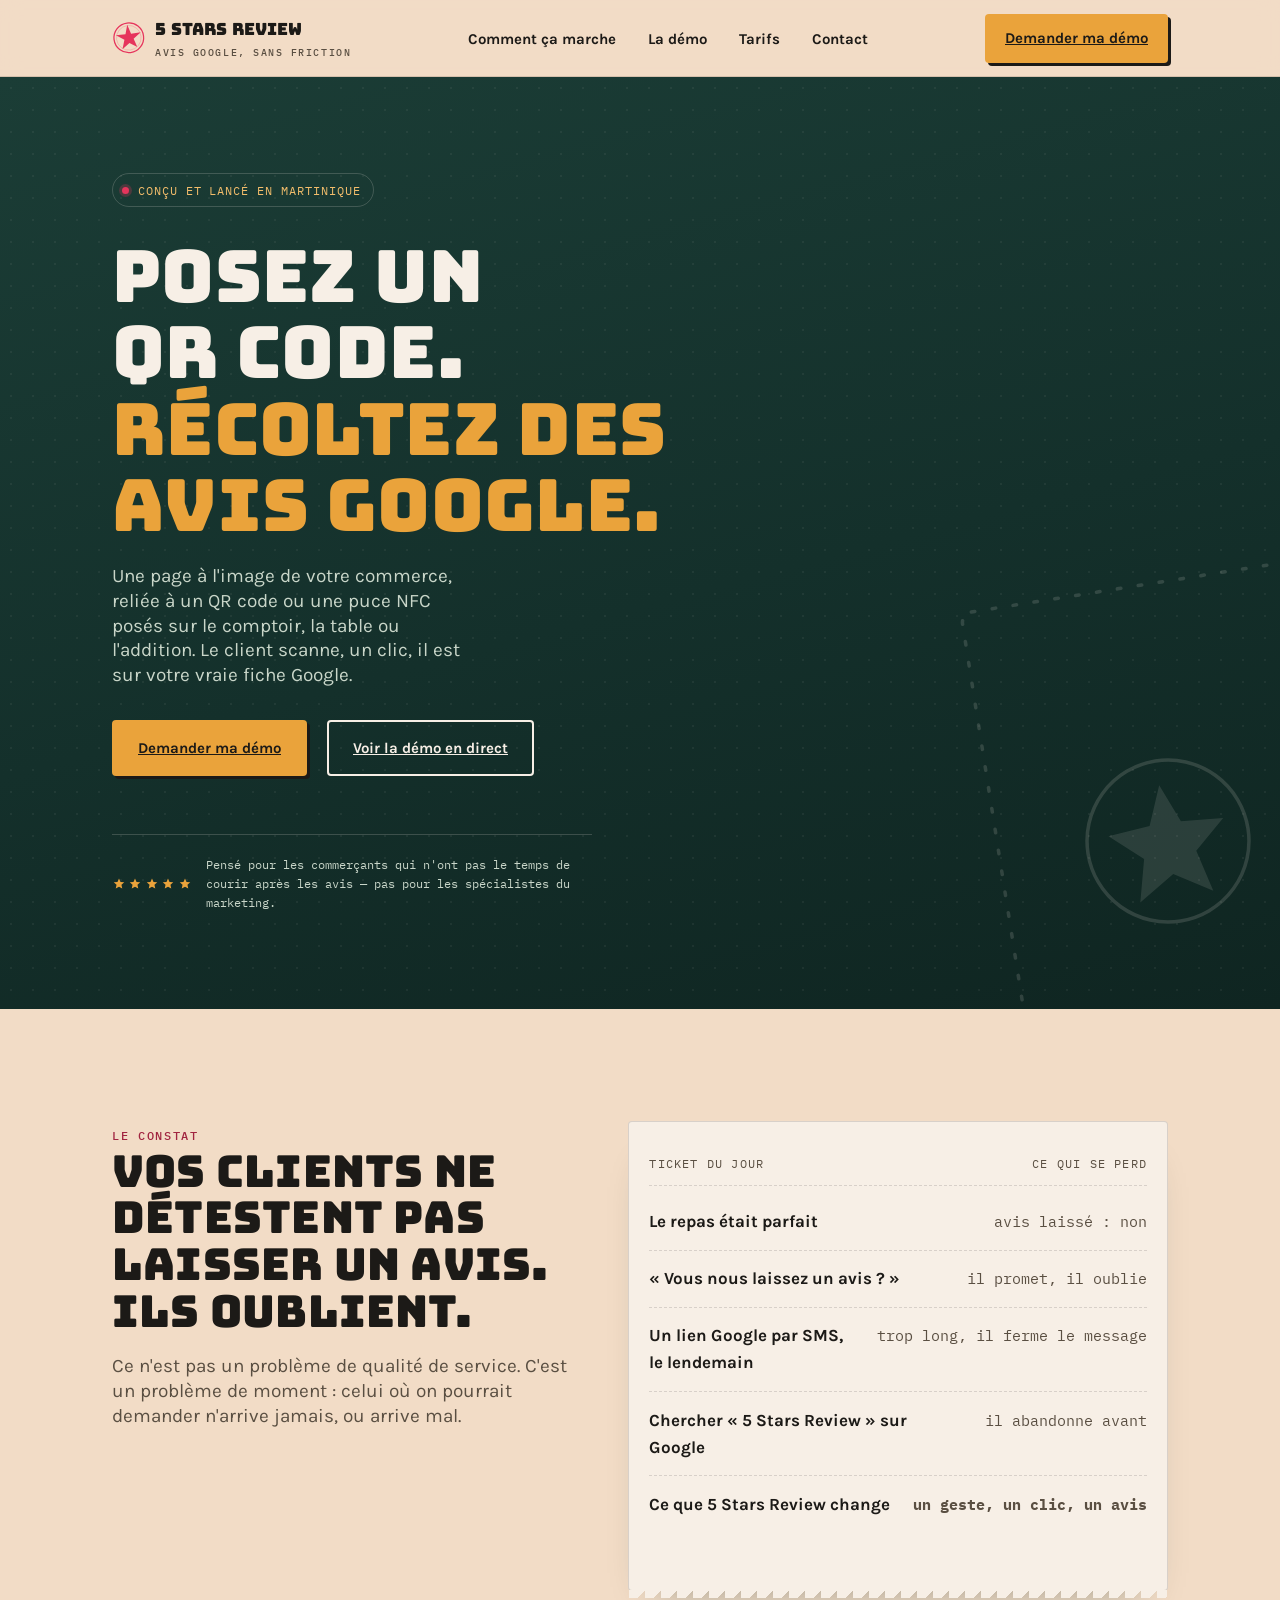
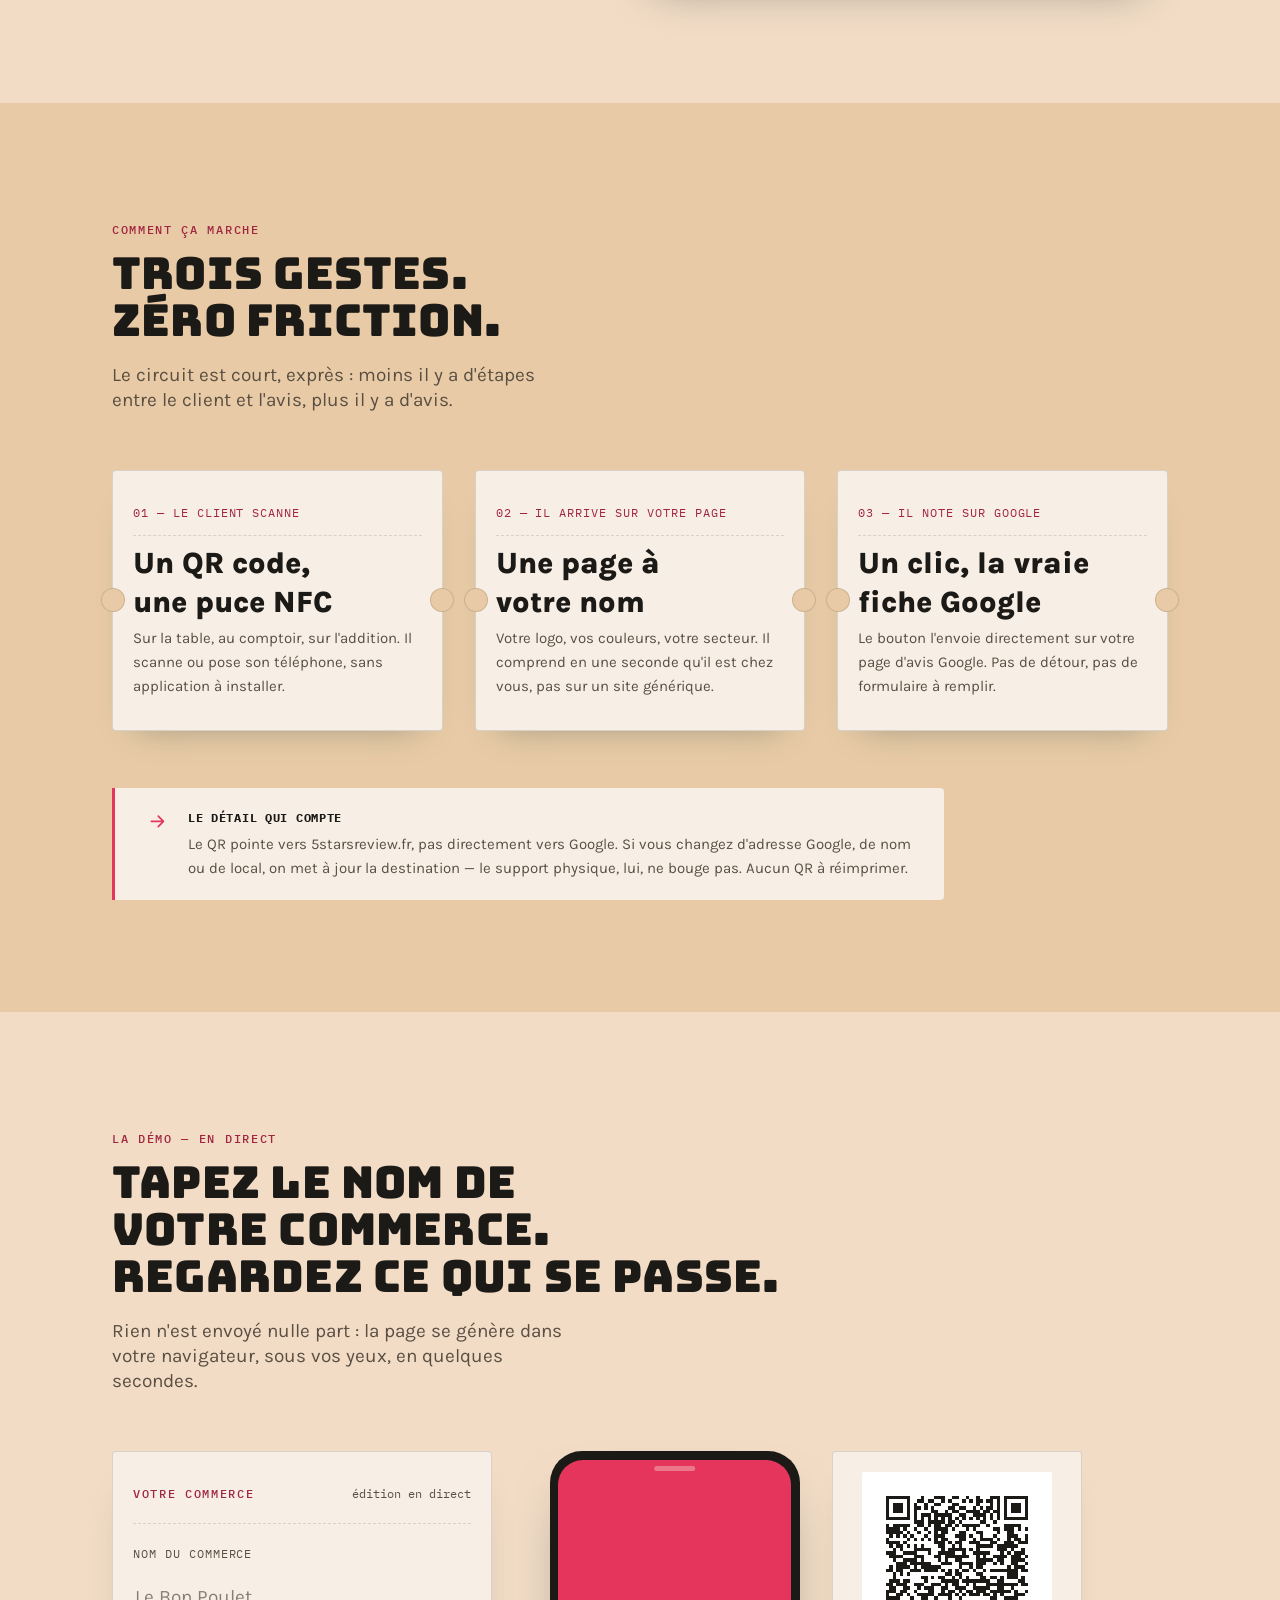
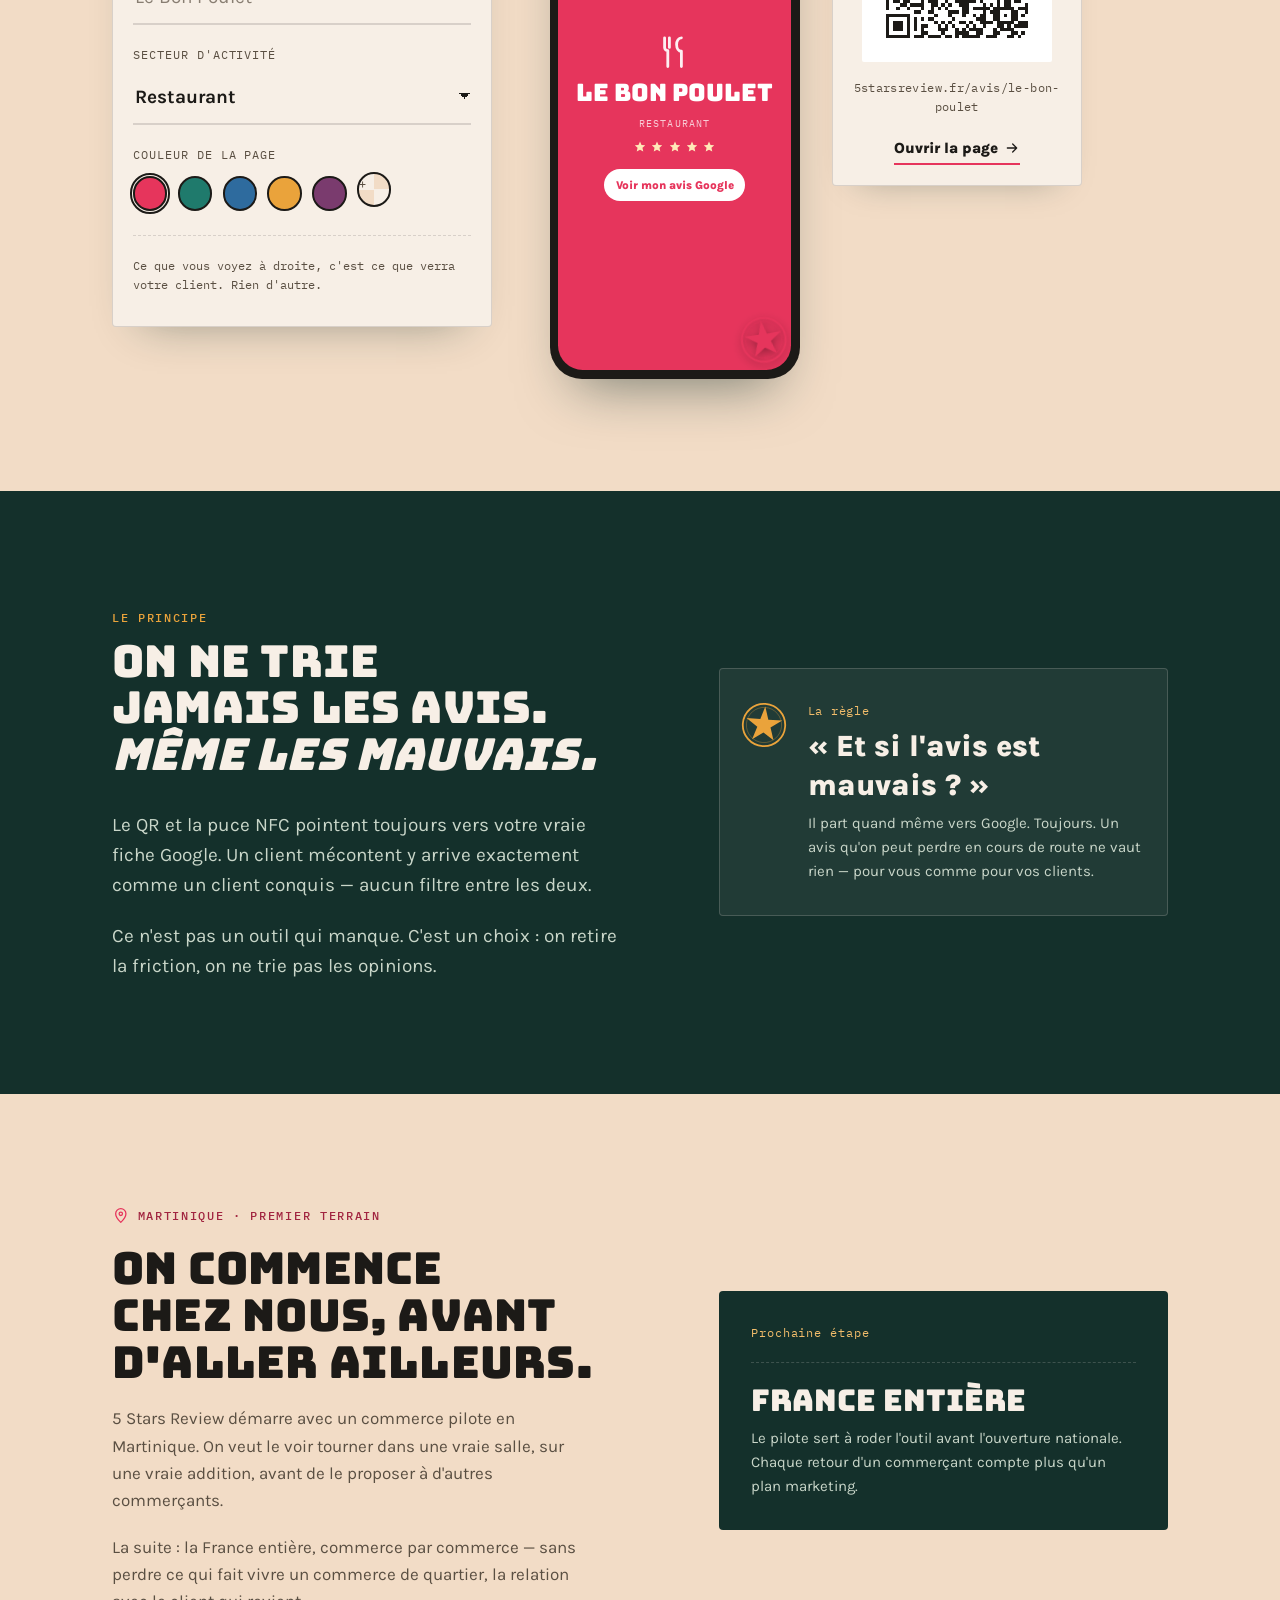
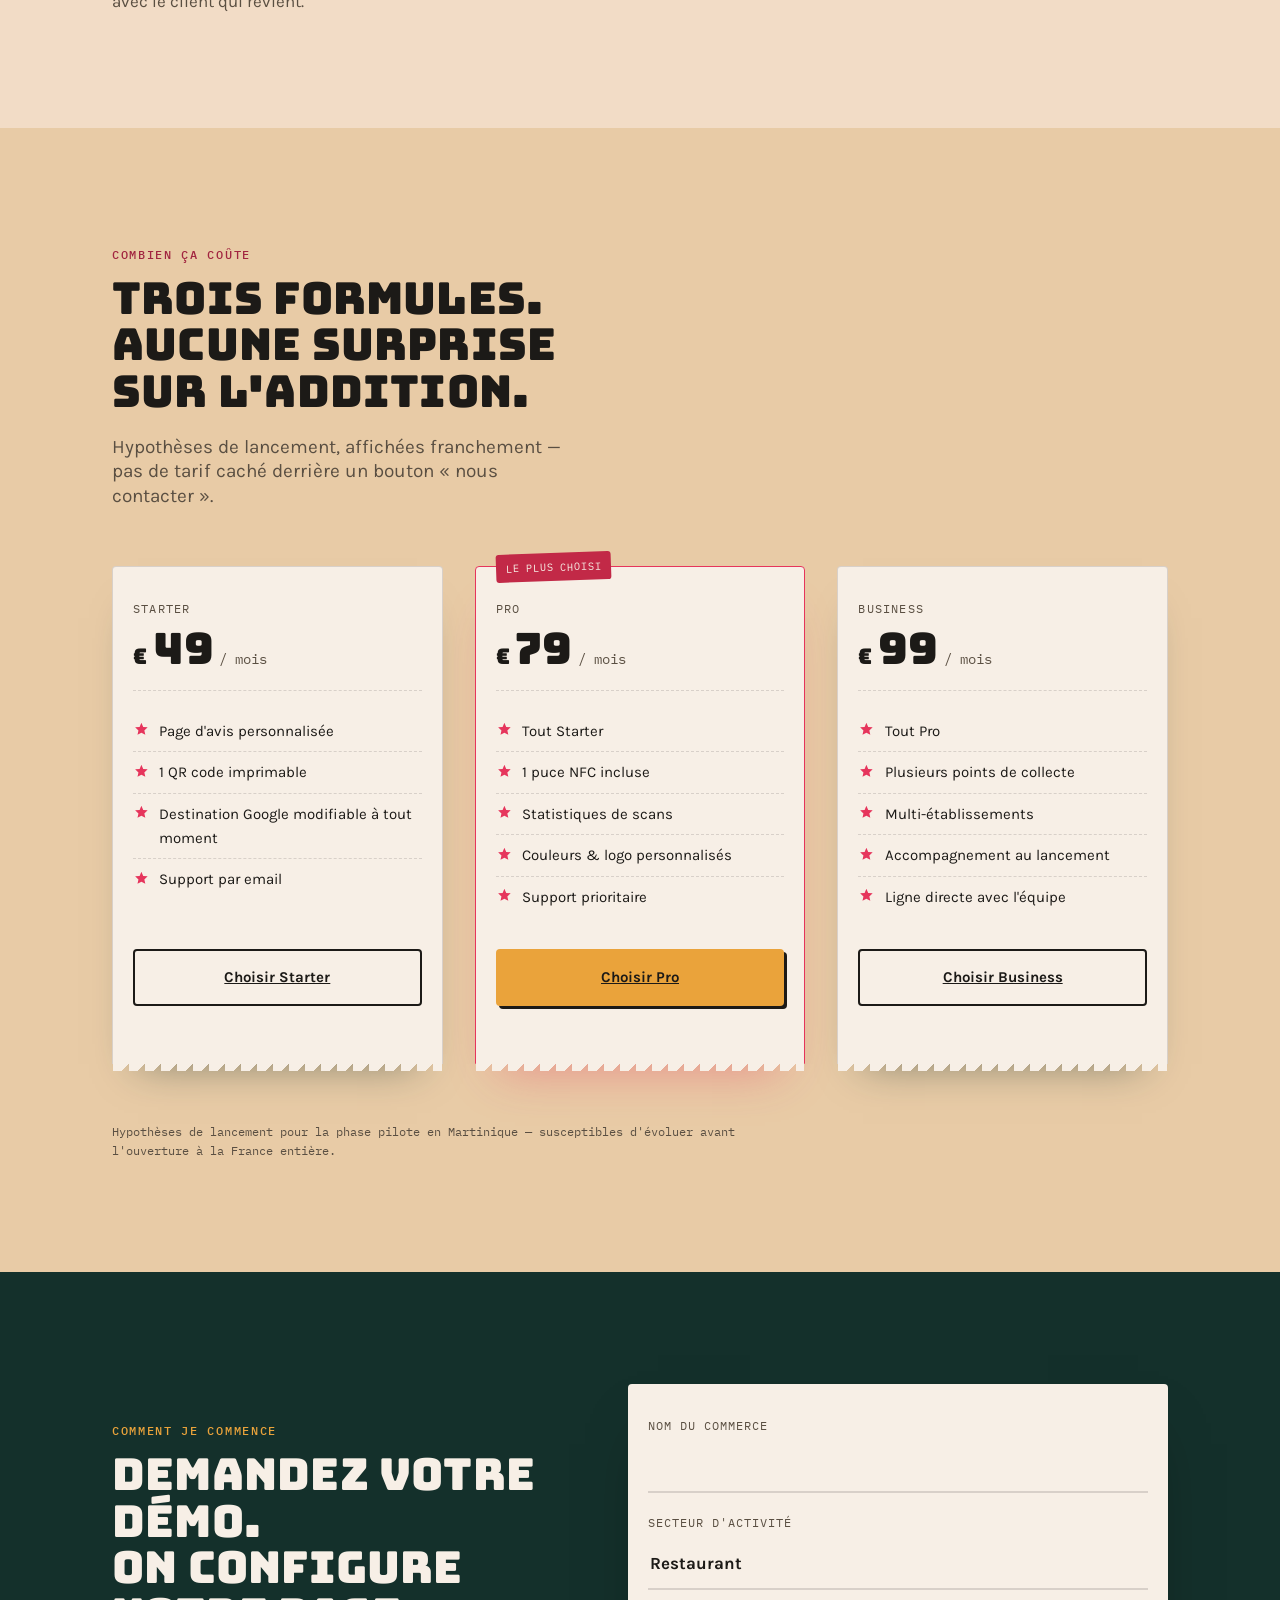
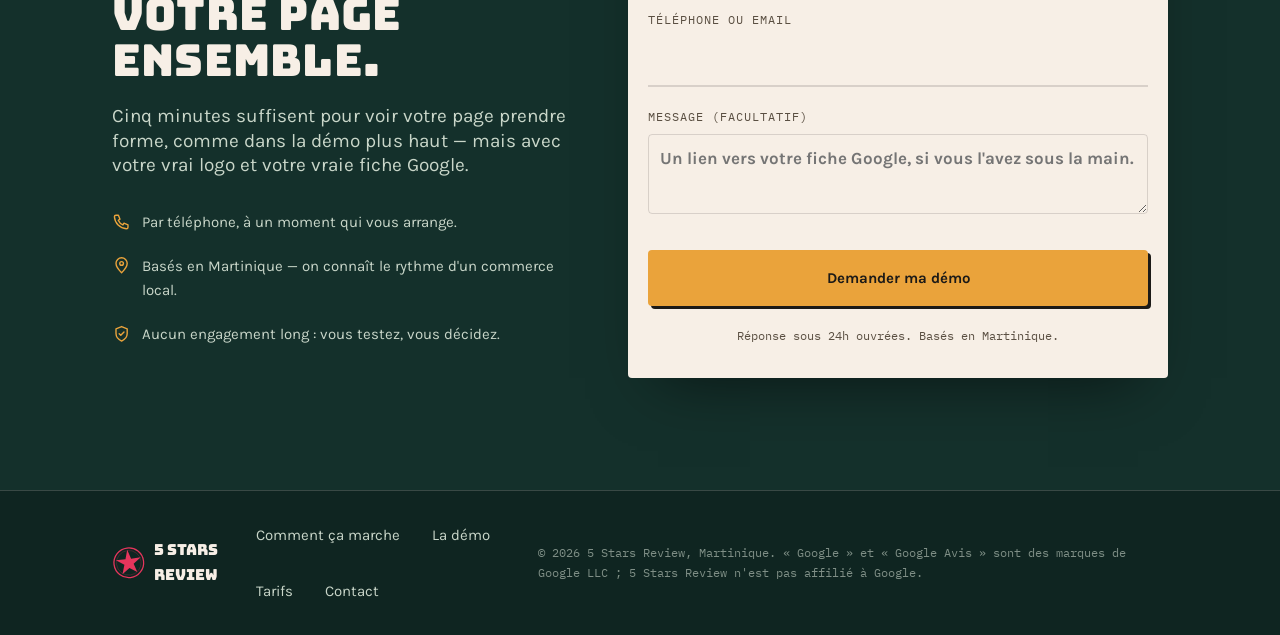
==== index.html @ 6606c0ca "Crée le site vitrine 5 Stars Review Site statique (HTML/CSS/JS natifs, sans build) qui vend le produ" ====
<!doctype html>
<html lang="fr">
<head>
<meta charset="utf-8">
<meta name="viewport" content="width=device-width, initial-scale=1">
<title>5 Stars Review — Des avis Google en plus, sans effort</title>
<meta name="description" content="5 Stars Review transforme votre comptoir en machine à avis Google : une page à votre image, un QR code ou une puce NFC, un clic vers votre vraie fiche Google. Pilote en Martinique.">
<link rel="icon" href="data:image/svg+xml,%3Csvg xmlns='http://www.w3.org/2000/svg' viewBox='0 0 64 64'%3E%3Crect width='64' height='64' rx='12' fill='%2314302B'/%3E%3Cpath d='M32 12l5.6 12.6 13.7 1.3-10.3 9.4 3 13.4L32 41.6 20 48.7l3-13.4-10.3-9.4 13.7-1.3z' fill='%23EAA33B'/%3E%3C/svg%3E">
<link rel="stylesheet" href="assets/css/style.css">
</head>
<body>
<a class="skip-link" href="#contenu">Aller au contenu</a>

<!-- Symboles SVG partagés : le tampon (signature de marque) et les icônes de secteur -->
<svg width="0" height="0" style="position:absolute" aria-hidden="true" focusable="false">
<defs>
  <symbol id="tampon-etoile" viewBox="-60 -60 120 120">
    <circle cx="0" cy="0" r="53" fill="none" stroke="currentColor" stroke-width="4.5"/>
    <circle cx="0" cy="0" r="44" fill="none" stroke="currentColor" stroke-width="1.4" opacity="0.55"/>
    <path fill="currentColor" d="M 0.0,-46.6 L 9.9,-13.7 L 44.6,-14.5 L 16.7,5.4 L 26.3,36.2 L 0.0,19.0 L -27.3,37.5 L -16.4,5.3 L -44.8,-14.6 L -10.2,-14.1 Z"/>
  </symbol>

  <symbol id="etoile-mini" viewBox="0 0 24 24">
    <path fill="currentColor" d="M12 2.5l2.6 5.9 6.4.6-4.8 4.4 1.4 6.3L12 16.9l-5.6 2.8 1.4-6.3-4.8-4.4 6.4-.6L12 2.5Z"/>
  </symbol>

  <symbol id="icone-restaurant" viewBox="0 0 24 24">
    <path fill="none" stroke="currentColor" stroke-width="1.75" stroke-linecap="round" stroke-linejoin="round" d="M6 3v6a2 2 0 0 0 2 2v10M6 3v6M9 3v6"/>
    <path fill="none" stroke="currentColor" stroke-width="1.75" stroke-linecap="round" stroke-linejoin="round" d="M16.5 3c-1.7 0-3 1.8-3 4.2s1.3 4.2 3 4.2V21"/>
  </symbol>

  <symbol id="icone-salon" viewBox="0 0 24 24">
    <circle cx="6.2" cy="6.2" r="2.4" fill="none" stroke="currentColor" stroke-width="1.75"/>
    <circle cx="6.2" cy="17.8" r="2.4" fill="none" stroke="currentColor" stroke-width="1.75"/>
    <path fill="none" stroke="currentColor" stroke-width="1.75" stroke-linecap="round" d="M8.2 7.7 20 19.5M8.2 16.3 20 4.5"/>
  </symbol>

  <symbol id="icone-garage" viewBox="0 0 24 24">
    <path fill="none" stroke="currentColor" stroke-width="1.75" stroke-linecap="round" stroke-linejoin="round" d="M14.7 6.3a4 4 0 0 0-5.6 5.1L4 16.5 7.5 20l5-5.1a4 4 0 0 0 5.1-5.6l-2.7 2.7-2-2 2.8-2.7Z"/>
  </symbol>

  <symbol id="icone-hotel" viewBox="0 0 24 24">
    <path fill="none" stroke="currentColor" stroke-width="1.75" stroke-linecap="round" stroke-linejoin="round" d="M3 19v-7.2A1.8 1.8 0 0 1 4.8 10h4.4A1.8 1.8 0 0 1 11 11.8V14M3 19v2.2M3 19h18v2.2M11 14h8.2A1.8 1.8 0 0 1 21 15.8V19M7 10V7.8A1 1 0 0 1 8 6.8h1.8a1 1 0 0 1 1 1V10"/>
  </symbol>

  <symbol id="icone-cabinet" viewBox="0 0 24 24">
    <rect x="3" y="8.2" width="18" height="11" rx="2" fill="none" stroke="currentColor" stroke-width="1.75"/>
    <path fill="none" stroke="currentColor" stroke-width="1.75" stroke-linecap="round" stroke-linejoin="round" d="M8.4 8.2V6.4a2 2 0 0 1 2-2h3.2a2 2 0 0 1 2 2v1.8M3 13.4h18"/>
  </symbol>

  <symbol id="icone-boutique" viewBox="0 0 24 24">
    <path fill="none" stroke="currentColor" stroke-width="1.75" stroke-linecap="round" stroke-linejoin="round" d="M6 8h12l-1.1 12.2a1 1 0 0 1-1 .8H8.1a1 1 0 0 1-1-.8L6 8Z"/>
    <path fill="none" stroke="currentColor" stroke-width="1.75" stroke-linecap="round" d="M9 8V6.2a3 3 0 0 1 6 0V8"/>
  </symbol>

  <symbol id="icone-epingle" viewBox="0 0 24 24">
    <path fill="none" stroke="currentColor" stroke-width="1.75" stroke-linejoin="round" d="M12 21s7-6.7 7-11.8A7 7 0 0 0 5 9.2C5 14.3 12 21 12 21Z"/>
    <circle cx="12" cy="9.3" r="2.3" fill="none" stroke="currentColor" stroke-width="1.75"/>
  </symbol>

  <symbol id="icone-telephone" viewBox="0 0 24 24">
    <path fill="none" stroke="currentColor" stroke-width="1.75" stroke-linecap="round" stroke-linejoin="round" d="M5 4h3l2 5-2.2 1.3a11.5 11.5 0 0 0 5.9 5.9L15 14l5 2v3a2 2 0 0 1-2 2A16 16 0 0 1 3 6a2 2 0 0 1 2-2Z"/>
  </symbol>

  <symbol id="icone-bouclier" viewBox="0 0 24 24">
    <path fill="none" stroke="currentColor" stroke-width="1.75" stroke-linejoin="round" d="M12 3.2 19 6v6c0 5-3.3 7.6-7 9.3-3.7-1.7-7-4.3-7-9.3V6l7-2.8Z"/>
    <path fill="none" stroke="currentColor" stroke-width="1.75" stroke-linecap="round" stroke-linejoin="round" d="m9 12.2 2 2 4-4.2"/>
  </symbol>

  <symbol id="icone-fleche" viewBox="0 0 24 24">
    <path fill="none" stroke="currentColor" stroke-width="1.9" stroke-linecap="round" stroke-linejoin="round" d="M5 12h13M13 6l6 6-6 6"/>
  </symbol>
</defs>
</svg>

<header class="site-header">
  <div class="container">
    <a href="#top" class="logo">
      <svg class="tampon tampon--logo" aria-hidden="true"><use href="#tampon-etoile"/></svg>
      <span>
        <span class="logo-titre">5 Stars Review</span>
        <span class="logo-sub">Avis Google, sans friction</span>
      </span>
    </a>
    <nav class="nav-principale" aria-label="Navigation principale">
      <ul>
        <li><a href="#comment-ca-marche">Comment ça marche</a></li>
        <li><a href="#demo">La démo</a></li>
        <li><a href="#tarifs">Tarifs</a></li>
        <li><a href="#contact">Contact</a></li>
      </ul>
    </nav>
    <div class="header-cta">
      <a href="#contact" class="btn btn-primary">Demander ma démo</a>
    </div>
  </div>
</header>

<main id="contenu">

  <!-- ============ HERO ============ -->
  <section class="hero" id="top">
    <div class="container">
      <div class="hero-corps">
        <span class="hero-badge"><span class="point" aria-hidden="true"></span>Conçu et lancé en Martinique</span>
        <h1>Posez un QR code.<br><em>Récoltez des avis Google.</em></h1>
        <p class="lead">Une page à l'image de votre commerce, reliée à un QR code ou une puce NFC posés sur le comptoir, la table ou l'addition. Le client scanne, un clic, il est sur votre vraie fiche Google.</p>
        <div class="hero-actions">
          <a href="#contact" class="btn btn-primary">Demander ma démo</a>
          <a href="#demo" class="btn btn-outline-light">Voir la démo en direct</a>
        </div>
        <div class="hero-preuve">
          <span class="etoiles" aria-hidden="true">
            <svg width="14" height="14"><use href="#etoile-mini"/></svg>
            <svg width="14" height="14"><use href="#etoile-mini"/></svg>
            <svg width="14" height="14"><use href="#etoile-mini"/></svg>
            <svg width="14" height="14"><use href="#etoile-mini"/></svg>
            <svg width="14" height="14"><use href="#etoile-mini"/></svg>
          </span>
          <span>Pensé pour les commerçants qui n'ont pas le temps de courir après les avis — pas pour les spécialistes du marketing.</span>
        </div>
      </div>
    </div>
    <svg class="ticket-fantome" viewBox="0 0 200 300" aria-hidden="true">
      <rect x="4" y="4" width="192" height="292" rx="6" fill="none" stroke="currentColor" stroke-width="2" stroke-dasharray="2 10" stroke-linecap="round"/>
      <circle cx="100" cy="150" r="46" fill="none" stroke="currentColor" stroke-width="2"/>
      <path fill="currentColor" d="M100 118l9 22 24 2-18 16 6 24-21-13-21 13 6-24-18-16 24-2z" opacity="0.8"/>
    </svg>
  </section>

  <!-- ============ CONSTAT ============ -->
  <section id="constat">
    <div class="container constat-grille">
      <div class="constat-intro reveal">
        <span class="kicker">Le constat</span>
        <h2>Vos clients ne détestent pas laisser un avis.<br>Ils oublient.</h2>
        <p class="lead">Ce n'est pas un problème de qualité de service. C'est un problème de moment : celui où on pourrait demander n'arrive jamais, ou arrive mal.</p>
      </div>
      <div class="recu reveal">
        <div class="recu-entete"><span>Ticket du jour</span><span>ce qui se perd</span></div>
        <div class="recu-ligne">
          <span class="label">Le repas était parfait</span>
          <span class="valeur">avis laissé : non</span>
        </div>
        <div class="recu-ligne">
          <span class="label">« Vous nous laissez un avis ? »</span>
          <span class="valeur">il promet, il oublie</span>
        </div>
        <div class="recu-ligne">
          <span class="label">Un lien Google par SMS, le lendemain</span>
          <span class="valeur">trop long, il ferme le message</span>
        </div>
        <div class="recu-ligne">
          <span class="label">Chercher « 5 Stars Review » sur Google</span>
          <span class="valeur">il abandonne avant</span>
        </div>
        <div class="recu-ligne">
          <span class="label"><strong>Ce que 5 Stars Review change</strong></span>
          <span class="valeur"><strong>un geste, un clic, un avis</strong></span>
        </div>
      </div>
    </div>
  </section>

  <!-- ============ COMMENT ÇA MARCHE ============ -->
  <section class="section--dim" id="comment-ca-marche">
    <div class="container">
      <div class="parcours-tete reveal">
        <span class="kicker">Comment ça marche</span>
        <h2>Trois gestes. Zéro friction.</h2>
        <p class="lead">Le circuit est court, exprès : moins il y a d'étapes entre le client et l'avis, plus il y a d'avis.</p>
      </div>
      <div class="talons">
        <article class="talon reveal">
          <span class="talon-num">01 — le client scanne</span>
          <h3>Un QR code, une puce NFC</h3>
          <p>Sur la table, au comptoir, sur l'addition. Il scanne ou pose son téléphone, sans application à installer.</p>
        </article>
        <article class="talon reveal">
          <span class="talon-num">02 — il arrive sur votre page</span>
          <h3>Une page à votre nom</h3>
          <p>Votre logo, vos couleurs, votre secteur. Il comprend en une seconde qu'il est chez vous, pas sur un site générique.</p>
        </article>
        <article class="talon reveal">
          <span class="talon-num">03 — il note sur google</span>
          <h3>Un clic, la vraie fiche Google</h3>
          <p>Le bouton l'envoie directement sur votre page d'avis Google. Pas de détour, pas de formulaire à remplir.</p>
        </article>
      </div>
      <div class="callout reveal">
        <svg aria-hidden="true"><use href="#icone-fleche"/></svg>
        <p><strong>Le détail qui compte</strong>Le QR pointe vers 5starsreview.fr, pas directement vers Google. Si vous changez d'adresse Google, de nom ou de local, on met à jour la destination — le support physique, lui, ne bouge pas. Aucun QR à réimprimer.</p>
      </div>
    </div>
  </section>

  <!-- ============ DÉMO INTERACTIVE ============ -->
  <section class="demo" id="demo">
    <div class="container">
      <div class="demo-tete reveal">
        <span class="kicker">La démo — en direct</span>
        <h2>Tapez le nom de votre commerce.<br>Regardez ce qui se passe.</h2>
        <p class="lead">Rien n'est envoyé nulle part : la page se génère dans votre navigateur, sous vos yeux, en quelques secondes.</p>
      </div>

      <div class="demo-atelier">
        <form class="carnet reveal" id="demo-form" novalidate>
          <div class="carnet-entete">
            <span class="kicker">Votre commerce</span>
            <span class="mono">édition en direct</span>
          </div>

          <div class="champ">
            <label for="demo-nom">Nom du commerce</label>
            <input type="text" id="demo-nom" name="nom" placeholder="Le Bon Poulet" maxlength="40" autocomplete="off">
          </div>

          <div class="champ">
            <label for="demo-secteur">Secteur d'activité</label>
            <select id="demo-secteur" name="secteur">
              <option value="restaurant">Restaurant</option>
              <option value="salon">Salon de coiffure &amp; institut</option>
              <option value="garage">Garage automobile</option>
              <option value="hotel">Hôtel</option>
              <option value="cabinet">Cabinet (médical, dentaire…)</option>
              <option value="boutique">Boutique / commerce</option>
            </select>
          </div>

          <div class="champ">
            <label id="demo-couleur-label">Couleur de la page</label>
            <div class="couleurs" role="radiogroup" aria-labelledby="demo-couleur-label" id="demo-couleurs">
              <button type="button" class="pastille" style="background:#E6355C" data-couleur="#E6355C" role="radio" aria-checked="true" aria-label="Rouge hibiscus"></button>
              <button type="button" class="pastille" style="background:#1F7A6C" data-couleur="#1F7A6C" role="radio" aria-checked="false" aria-label="Vert lagon"></button>
              <button type="button" class="pastille" style="background:#2E6B9E" data-couleur="#2E6B9E" role="radio" aria-checked="false" aria-label="Bleu créole"></button>
              <button type="button" class="pastille" style="background:#EAA33B" data-couleur="#EAA33B" role="radio" aria-checked="false" aria-label="Jaune soleil"></button>
              <button type="button" class="pastille" style="background:#7A3B6E" data-couleur="#7A3B6E" role="radio" aria-checked="false" aria-label="Prune"></button>
              <label class="pastille pastille-perso" title="Autre couleur">
                <span aria-hidden="true">+</span>
                <input type="color" id="demo-couleur-perso" value="#E6355C" aria-label="Choisir une couleur personnalisée">
              </label>
            </div>
          </div>

          <p class="carnet-note">Ce que vous voyez à droite, c'est ce que verra votre client. Rien d'autre.</p>
        </form>

        <div class="sortie">
          <div class="telephone reveal">
            <div class="telephone-ecran" id="demo-ecran">
              <div class="ecran-scene">
                <svg class="ecran-icone" id="demo-icone" aria-hidden="true"><use href="#icone-restaurant"/></svg>
                <span class="ecran-nom" id="demo-ecran-nom">Le Bon Poulet</span>
                <span class="ecran-secteur" id="demo-ecran-secteur">Restaurant</span>
                <span class="ecran-etoiles" aria-hidden="true">
                  <svg width="14" height="14"><use href="#etoile-mini"/></svg>
                  <svg width="14" height="14"><use href="#etoile-mini"/></svg>
                  <svg width="14" height="14"><use href="#etoile-mini"/></svg>
                  <svg width="14" height="14"><use href="#etoile-mini"/></svg>
                  <svg width="14" height="14"><use href="#etoile-mini"/></svg>
                </span>
                <span class="ecran-cta">Voir mon avis Google</span>
              </div>
            </div>
            <svg class="tampon telephone-tampon" id="demo-tampon" aria-hidden="true"><use href="#tampon-etoile"/></svg>
          </div>

          <div class="qr-carte reveal">
            <canvas id="demo-qr" width="180" height="180" role="img" aria-label="QR code menant vers la page générée"></canvas>
            <p class="qr-legende mono" id="demo-url">5starsreview.fr/avis/le-bon-poulet</p>
            <a href="apercu.html" target="_blank" rel="noopener" class="qr-lien" id="demo-ouvrir">
              Ouvrir la page <svg width="16" height="16" aria-hidden="true"><use href="#icone-fleche"/></svg>
            </a>
          </div>
        </div>
      </div>
    </div>
  </section>

  <!-- ============ PRINCIPE ============ -->
  <section class="principe section--inverse" id="principe">
    <div class="container principe-grille">
      <div class="principe-texte reveal">
        <span class="kicker">Le principe</span>
        <h2>On ne trie jamais les avis.<br><em>Même les mauvais.</em></h2>
        <p>Le QR et la puce NFC pointent toujours vers votre vraie fiche Google. Un client mécontent y arrive exactement comme un client conquis — aucun filtre entre les deux.</p>
        <p>Ce n'est pas un outil qui manque. C'est un choix : on retire la friction, on ne trie pas les opinions.</p>
      </div>
      <div class="principe-carte reveal">
        <svg class="tampon tampon--sceau" aria-hidden="true"><use href="#tampon-etoile"/></svg>
        <div class="contenu">
          <span class="mono">La règle</span>
          <h3>« Et si l'avis est mauvais ? »</h3>
          <p>Il part quand même vers Google. Toujours. Un avis qu'on peut perdre en cours de route ne vaut rien — pour vous comme pour vos clients.</p>
        </div>
      </div>
    </div>
  </section>

  <!-- ============ PILOTE MARTINIQUE ============ -->
  <section id="pilote">
    <div class="container pilote-grille">
      <div class="pilote-texte reveal">
        <span class="pilote-repere"><svg aria-hidden="true"><use href="#icone-epingle"/></svg><span class="kicker">Martinique · premier terrain</span></span>
        <h2>On commence chez nous, avant d'aller ailleurs.</h2>
        <p>5 Stars Review démarre avec un commerce pilote en Martinique. On veut le voir tourner dans une vraie salle, sur une vraie addition, avant de le proposer à d'autres commerçants.</p>
        <p>La suite : la France entière, commerce par commerce — sans perdre ce qui fait vivre un commerce de quartier, la relation avec le client qui revient.</p>
      </div>
      <div class="pilote-carte reveal">
        <span class="mono">Prochaine étape</span>
        <strong>France entière</strong>
        <p>Le pilote sert à roder l'outil avant l'ouverture nationale. Chaque retour d'un commerçant compte plus qu'un plan marketing.</p>
      </div>
    </div>
  </section>

  <!-- ============ TARIFS ============ -->
  <section class="tarifs" id="tarifs">
    <div class="container">
      <div class="tarifs-tete reveal">
        <span class="kicker">Combien ça coûte</span>
        <h2>Trois formules. Aucune surprise sur l'addition.</h2>
        <p class="lead">Hypothèses de lancement, affichées franchement — pas de tarif caché derrière un bouton « nous contacter ».</p>
      </div>

      <div class="grille-additions">
        <article class="addition reveal">
          <div class="addition-entete">
            <span class="addition-nom">Starter</span>
            <div class="addition-prix"><span class="devise">€</span>49<span class="periode">/ mois</span></div>
          </div>
          <ul class="addition-lignes">
            <li><svg aria-hidden="true"><use href="#etoile-mini"/></svg>Page d'avis personnalisée</li>
            <li><svg aria-hidden="true"><use href="#etoile-mini"/></svg>1 QR code imprimable</li>
            <li><svg aria-hidden="true"><use href="#etoile-mini"/></svg>Destination Google modifiable à tout moment</li>
            <li><svg aria-hidden="true"><use href="#etoile-mini"/></svg>Support par email</li>
          </ul>
          <a href="#contact" class="btn btn-ghost">Choisir Starter</a>
        </article>

        <article class="addition addition--vedette reveal">
          <span class="addition-badge">Le plus choisi</span>
          <div class="addition-entete">
            <span class="addition-nom">Pro</span>
            <div class="addition-prix"><span class="devise">€</span>79<span class="periode">/ mois</span></div>
          </div>
          <ul class="addition-lignes">
            <li><svg aria-hidden="true"><use href="#etoile-mini"/></svg>Tout Starter</li>
            <li><svg aria-hidden="true"><use href="#etoile-mini"/></svg>1 puce NFC incluse</li>
            <li><svg aria-hidden="true"><use href="#etoile-mini"/></svg>Statistiques de scans</li>
            <li><svg aria-hidden="true"><use href="#etoile-mini"/></svg>Couleurs &amp; logo personnalisés</li>
            <li><svg aria-hidden="true"><use href="#etoile-mini"/></svg>Support prioritaire</li>
          </ul>
          <a href="#contact" class="btn btn-primary">Choisir Pro</a>
        </article>

        <article class="addition reveal">
          <div class="addition-entete">
            <span class="addition-nom">Business</span>
            <div class="addition-prix"><span class="devise">€</span>99<span class="periode">/ mois</span></div>
          </div>
          <ul class="addition-lignes">
            <li><svg aria-hidden="true"><use href="#etoile-mini"/></svg>Tout Pro</li>
            <li><svg aria-hidden="true"><use href="#etoile-mini"/></svg>Plusieurs points de collecte</li>
            <li><svg aria-hidden="true"><use href="#etoile-mini"/></svg>Multi-établissements</li>
            <li><svg aria-hidden="true"><use href="#etoile-mini"/></svg>Accompagnement au lancement</li>
            <li><svg aria-hidden="true"><use href="#etoile-mini"/></svg>Ligne directe avec l'équipe</li>
          </ul>
          <a href="#contact" class="btn btn-ghost">Choisir Business</a>
        </article>
      </div>

      <p class="tarifs-note reveal">Hypothèses de lancement pour la phase pilote en Martinique — susceptibles d'évoluer avant l'ouverture à la France entière.</p>
    </div>
  </section>

  <!-- ============ CONTACT ============ -->
  <section class="contact section--inverse" id="contact">
    <div class="container contact-grille">
      <div class="contact-texte reveal">
        <span class="kicker">Comment je commence</span>
        <h2>Demandez votre démo.<br>On configure votre page ensemble.</h2>
        <p class="lead">Cinq minutes suffisent pour voir votre page prendre forme, comme dans la démo plus haut — mais avec votre vrai logo et votre vraie fiche Google.</p>
        <ul class="contact-liste">
          <li><svg aria-hidden="true"><use href="#icone-telephone"/></svg>Par téléphone, à un moment qui vous arrange.</li>
          <li><svg aria-hidden="true"><use href="#icone-epingle"/></svg>Basés en Martinique — on connaît le rythme d'un commerce local.</li>
          <li><svg aria-hidden="true"><use href="#icone-bouclier"/></svg>Aucun engagement long : vous testez, vous décidez.</li>
        </ul>
      </div>

      <div class="reveal">
        <form class="formulaire" id="contact-form" novalidate>
          <div class="champ">
            <label for="contact-nom">Nom du commerce</label>
            <input type="text" id="contact-nom" name="commerce" required autocomplete="organization">
          </div>
          <div class="champ">
            <label for="contact-secteur">Secteur d'activité</label>
            <select id="contact-secteur" name="secteur">
              <option value="restaurant">Restaurant</option>
              <option value="salon">Salon de coiffure &amp; institut</option>
              <option value="garage">Garage automobile</option>
              <option value="hotel">Hôtel</option>
              <option value="cabinet">Cabinet (médical, dentaire…)</option>
              <option value="boutique">Boutique / commerce</option>
              <option value="autre">Autre</option>
            </select>
          </div>
          <div class="champ">
            <label for="contact-coord">Téléphone ou email</label>
            <input type="text" id="contact-coord" name="coordonnees" required autocomplete="tel">
          </div>
          <div class="champ">
            <label for="contact-message">Message (facultatif)</label>
            <textarea id="contact-message" name="message" placeholder="Un lien vers votre fiche Google, si vous l'avez sous la main."></textarea>
          </div>
          <button type="submit" class="btn btn-primary">Demander ma démo</button>
          <p class="formulaire-pied">Réponse sous 24h ouvrées. Basés en Martinique.</p>
        </form>

        <div class="formulaire confirmation" id="contact-confirmation" hidden>
          <svg class="tampon tampon--sceau" aria-hidden="true"><use href="#tampon-etoile"/></svg>
          <h3>Demande reçue.</h3>
          <p>On revient vers vous sous 24h ouvrées pour construire votre page ensemble.</p>
        </div>
      </div>
    </div>
  </section>

</main>

<footer class="site-footer">
  <div class="container pied-grille">
    <a href="#top" class="pied-logo">
      <svg class="tampon tampon--logo" width="22" height="22" aria-hidden="true"><use href="#tampon-etoile"/></svg>
      5 Stars Review
    </a>
    <nav aria-label="Navigation du pied de page">
      <ul class="pied-liens">
        <li><a href="#comment-ca-marche">Comment ça marche</a></li>
        <li><a href="#demo">La démo</a></li>
        <li><a href="#tarifs">Tarifs</a></li>
        <li><a href="#contact">Contact</a></li>
      </ul>
    </nav>
    <p class="pied-mentions">© 2026 5 Stars Review, Martinique. « Google » et « Google Avis » sont des marques de Google LLC ; 5 Stars Review n'est pas affilié à Google.</p>
  </div>
</footer>

<script src="assets/js/qrcode-lib.js"></script>
<script src="assets/js/main.js"></script>
</body>
</html>
---- assets/css/style.css ----
/* =========================================================================
   5 Stars Review — feuille de style
   Direction : le papier d'addition, le tampon encré, la salle le soir.
   Voir README.md pour le plan de design complet.
   ========================================================================= */

@import url("fonts.css");

/* ---------- Tokens ---------------------------------------------------- */

:root {
  /* Couleurs de marque (voir le plan de design dans README.md) */
  --nuit: #14302b;
  --nuit-haut: #1b3d36; /* nuit, légèrement relevée, pour les dégradés de bande sombre */
  --papier: #f2dcc6;
  --papier-dim: #e8cba6; /* teinte de papier, pour rythmer les sections claires */
  --piment: #e6355c;
  --piment-sombre: #c22947;
  --piment-texte: #a12540; /* piment assombri pour rester ≥ 4.5:1 en petit texte sur fond clair */
  --soleil: #eaa33b;
  --soleil-clair: #f2bd6b;
  --ecume: #f7efe6;
  --encre: #1c1a17;

  /* Rôles sémantiques */
  --bg: var(--papier);
  --bg-dim: var(--papier-dim);
  --bg-inverse: var(--nuit);
  --text: var(--encre);
  --text-inverse: var(--ecume);
  --text-muted: #5a4f42;
  --text-inverse-muted: #c9d6c9;
  --accent: var(--piment);
  --accent-or: var(--soleil);
  --line: rgba(28, 26, 23, 0.14);
  --line-inverse: rgba(247, 239, 230, 0.18);

  /* Typographie */
  --font-affichage: "Bungee", "Arial Black", system-ui, sans-serif;
  --font-texte: "Karla", "Segoe UI", system-ui, -apple-system, sans-serif;
  --font-mono: "IBM Plex Mono", "SFMono-Regular", ui-monospace, Menlo, monospace;

  --text-xs: 0.75rem;
  --text-sm: 0.9375rem;
  --text-base: 1.0625rem;
  --text-md: 1.1875rem;
  --text-lg: clamp(1.375rem, 1.2rem + 0.9vw, 1.875rem);
  --text-xl: clamp(1.875rem, 1.5rem + 1.9vw, 2.75rem);
  --text-2xl: clamp(2.5rem, 1.85rem + 3.6vw, 4.5rem);

  --leading-tight: 1.06;
  --leading-snug: 1.3;
  --leading-normal: 1.6;

  /* Espacements */
  --space-3xs: 0.25rem;
  --space-2xs: 0.5rem;
  --space-xs: 0.75rem;
  --space-s: 1.25rem;
  --space-m: 2rem;
  --space-l: clamp(2.5rem, 2rem + 2vw, 4rem);
  --space-xl: clamp(3.5rem, 2.5rem + 4vw, 6rem);
  --space-section: clamp(4rem, 3rem + 5vw, 7.5rem);

  --radius-s: 4px;
  --radius-m: 10px;
  --container: 72rem;
  --container-pad: clamp(1.25rem, 4vw, 3rem);

  --ease-out: cubic-bezier(0.16, 1, 0.3, 1);
  --dur-fast: 160ms;
  --dur-med: 420ms;
}

/* ---------- Reset ------------------------------------------------------ */

*,
*::before,
*::after {
  box-sizing: border-box;
}

html {
  -webkit-text-size-adjust: 100%;
  scroll-behavior: smooth;
}

body {
  margin: 0;
  background: var(--bg);
  color: var(--text);
  font-family: var(--font-texte);
  font-size: var(--text-base);
  line-height: var(--leading-normal);
  font-weight: 400;
  -webkit-font-smoothing: antialiased;
}

img,
svg {
  display: block;
  max-width: 100%;
}

button,
input,
select,
textarea {
  font: inherit;
  color: inherit;
}

a {
  color: inherit;
}

ul {
  margin: 0;
  padding: 0;
  list-style: none;
}

h1,
h2,
h3,
h4,
p,
figure {
  margin: 0;
}

button {
  cursor: pointer;
  background: none;
  border: 0;
}

/* ---------- Accessibilité : focus & mouvement -------------------------- */

:focus {
  outline: none;
}

:focus-visible {
  outline: 3px solid var(--piment-texte);
  outline-offset: 3px;
  border-radius: 2px;
}

.section--inverse :focus-visible {
  outline-color: var(--soleil);
}

@media (prefers-reduced-motion: reduce) {
  html {
    scroll-behavior: auto;
  }
  *,
  *::before,
  *::after {
    animation-duration: 0.001ms !important;
    animation-iteration-count: 1 !important;
    transition-duration: 0.001ms !important;
    scroll-behavior: auto !important;
  }
}

.skip-link {
  position: absolute;
  left: var(--space-s);
  top: -3rem;
  background: var(--soleil);
  color: var(--encre);
  padding: 0.6rem 1rem;
  border-radius: var(--radius-s);
  font-weight: 700;
  z-index: 200;
  transition: top var(--dur-fast) var(--ease-out);
}

.skip-link:focus-visible {
  top: var(--space-s);
}

/* ---------- Typographie -------------------------------------------------*/

.kicker {
  font-family: var(--font-mono);
  font-size: var(--text-xs);
  font-weight: 500;
  letter-spacing: 0.14em;
  text-transform: uppercase;
  color: var(--piment-texte);
  display: inline-flex;
  align-items: center;
  gap: 0.5em;
}

.section--inverse .kicker {
  color: var(--soleil);
}

h1,
h2,
.h-display {
  font-family: var(--font-affichage);
  font-weight: 400;
  line-height: var(--leading-tight);
  letter-spacing: 0.005em;
  text-wrap: balance;
}

h1 {
  font-size: var(--text-2xl);
}

h2 {
  font-size: var(--text-xl);
}

h3 {
  font-family: var(--font-texte);
  font-weight: 800;
  font-size: var(--text-lg);
  line-height: var(--leading-snug);
  text-wrap: balance;
}

.lead {
  font-size: var(--text-md);
  line-height: var(--leading-snug);
  color: var(--text-muted);
  max-width: 42ch;
}

.section--inverse .lead {
  color: var(--text-inverse-muted);
}

.mono {
  font-family: var(--font-mono);
}

/* ---------- Layout ------------------------------------------------------*/

.container {
  max-width: var(--container);
  margin-inline: auto;
  padding-inline: var(--container-pad);
}

main section {
  padding-block: var(--space-section);
  scroll-margin-top: 5.5rem;
}

.section--inverse {
  background: var(--nuit);
  color: var(--text-inverse);
}

.section--dim {
  background: var(--papier-dim);
}

.visually-hidden {
  position: absolute;
  width: 1px;
  height: 1px;
  overflow: hidden;
  clip: rect(0 0 0 0);
  white-space: nowrap;
  border: 0;
  padding: 0;
  margin: -1px;
}

/* ---------- Boutons ------------------------------------------------------*/

.btn {
  display: inline-flex;
  align-items: center;
  justify-content: center;
  gap: 0.6em;
  font-family: var(--font-texte);
  font-weight: 700;
  font-size: var(--text-sm);
  padding: 0.95em 1.6em;
  border-radius: var(--radius-s);
  border: 2px solid transparent;
  transition: transform var(--dur-fast) var(--ease-out), box-shadow var(--dur-fast) var(--ease-out);
  white-space: nowrap;
}

.btn:active {
  transform: translateY(1px);
}

.btn-primary {
  background: var(--soleil);
  color: var(--encre);
  box-shadow: 3px 3px 0 0 var(--encre);
}

.btn-primary:hover {
  box-shadow: 4px 4px 0 0 var(--encre);
  transform: translate(-1px, -1px);
}

.btn-ghost {
  background: transparent;
  border-color: currentColor;
  color: inherit;
}

.btn-ghost:hover {
  background: rgba(28, 26, 23, 0.06);
}

.section--inverse .btn-ghost:hover {
  background: rgba(247, 239, 230, 0.1);
}

.btn-outline-light {
  background: transparent;
  border-color: var(--ecume);
  color: var(--ecume);
}

.btn-outline-light:hover {
  background: rgba(247, 239, 230, 0.1);
}

/* ---------- Tampon (élément signature) -----------------------------------
   Une étoile encrée, tracée à la main, légèrement irrégulière.
   Utilisée : logo (calme), démo (le moment fort), promesse de non-filtrage.
   -------------------------------------------------------------------------*/

.tampon {
  color: var(--piment);
  flex-shrink: 0;
}

.tampon--logo {
  width: 2.1rem;
  height: 2.1rem;
  transform: rotate(-7deg);
}

.tampon--sceau {
  width: 3rem;
  height: 3rem;
  transform: rotate(4deg);
  color: var(--soleil);
}

.tampon--grand {
  width: clamp(6rem, 5rem + 6vw, 9.5rem);
  height: clamp(6rem, 5rem + 6vw, 9.5rem);
  color: var(--piment);
}

/* ---------- En-tête -------------------------------------------------------*/

.site-header {
  position: sticky;
  top: 0;
  z-index: 100;
  background: rgba(242, 220, 198, 0.92);
  backdrop-filter: blur(10px);
  border-bottom: 1px solid var(--line);
}

.site-header .container {
  display: flex;
  align-items: center;
  justify-content: space-between;
  gap: var(--space-m);
  padding-block: 0.85rem;
}

.logo {
  display: inline-flex;
  align-items: center;
  gap: 0.6rem;
  font-family: var(--font-affichage);
  font-size: 1.05rem;
  letter-spacing: 0.01em;
  text-decoration: none;
  color: var(--encre);
}

.logo span {
  display: block;
}

.logo .logo-sub {
  font-family: var(--font-mono);
  font-size: 0.6rem;
  font-weight: 500;
  letter-spacing: 0.16em;
  text-transform: uppercase;
  color: var(--text-muted);
  margin-top: 0.15rem;
}

.nav-principale {
  display: none;
}

.nav-principale ul {
  display: flex;
  align-items: center;
  gap: var(--space-m);
}

.nav-principale a {
  text-decoration: none;
  font-weight: 700;
  font-size: var(--text-sm);
  padding-block: 0.3rem;
  border-bottom: 2px solid transparent;
  transition: border-color var(--dur-fast) var(--ease-out);
}

.nav-principale a:hover {
  border-color: var(--piment);
}

.header-cta {
  display: flex;
  align-items: center;
  gap: var(--space-s);
}

.header-cta .btn {
  padding: 0.7em 1.2em;
}

@media (min-width: 62rem) {
  .nav-principale {
    display: block;
  }
}

@media (max-width: 30rem) {
  .logo .logo-sub {
    display: none;
  }
  .site-header .container {
    padding-block: 0.65rem;
  }
  .header-cta .btn {
    padding: 0.6em 0.85em;
    font-size: var(--text-xs);
  }
}

/* ---------- Hero -----------------------------------------------------------*/

.hero {
  background: linear-gradient(165deg, var(--nuit-haut) 0%, var(--nuit) 55%, #0f2521 100%);
  color: var(--text-inverse);
  position: relative;
  overflow: hidden;
  padding-block: clamp(3.5rem, 3rem + 4vw, 6rem);
}

.hero::before {
  content: "";
  position: absolute;
  inset: 0;
  background-image: radial-gradient(circle, rgba(247, 239, 230, 0.16) 1px, transparent 1.4px);
  background-size: 22px 22px;
  opacity: 0.35;
  pointer-events: none;
}

.hero .container {
  position: relative;
  display: grid;
  gap: var(--space-l);
  align-items: center;
}

.hero-corps {
  max-width: 40rem;
}

.hero-badge {
  display: inline-flex;
  align-items: center;
  gap: 0.55rem;
  font-family: var(--font-mono);
  font-size: var(--text-xs);
  letter-spacing: 0.08em;
  text-transform: uppercase;
  color: var(--soleil-clair);
  border: 1px solid var(--line-inverse);
  padding: 0.4rem 0.8rem 0.4rem 0.55rem;
  border-radius: 999px;
  margin-bottom: var(--space-m);
}

.hero-badge .point {
  width: 0.45rem;
  height: 0.45rem;
  border-radius: 50%;
  background: var(--piment);
  box-shadow: 0 0 0 3px rgba(230, 53, 92, 0.25);
}

.hero h1 {
  margin-bottom: var(--space-s);
}

.hero h1 em {
  font-style: normal;
  color: var(--soleil);
}

.hero .lead {
  color: var(--text-inverse-muted);
  max-width: 34ch;
  margin-bottom: var(--space-m);
  font-size: var(--text-md);
}

.hero-actions {
  display: flex;
  flex-wrap: wrap;
  gap: var(--space-s);
  margin-bottom: var(--space-l);
}

.hero-preuve {
  display: flex;
  align-items: center;
  gap: 0.9rem;
  font-family: var(--font-mono);
  font-size: var(--text-xs);
  color: var(--text-inverse-muted);
  border-top: 1px solid var(--line-inverse);
  padding-top: var(--space-s);
  max-width: 30rem;
}

.hero-preuve .etoiles {
  display: flex;
  gap: 0.2em;
  color: var(--soleil);
  flex-shrink: 0;
}

/* ---------- Ticket décoratif (motif de fond, hero) -------------------------*/

.ticket-fantome {
  position: absolute;
  right: -4rem;
  bottom: -6rem;
  width: 22rem;
  opacity: 0.14;
  transform: rotate(-9deg);
  pointer-events: none;
}

@media (max-width: 61.9rem) {
  .ticket-fantome {
    display: none;
  }
}

/* ---------- Constat --------------------------------------------------------*/

.constat-grille {
  display: grid;
  gap: var(--space-l);
}

.constat-intro h2 {
  margin-bottom: var(--space-s);
}

.recu {
  position: relative;
  background: var(--ecume);
  border: 1px solid var(--line);
  border-radius: var(--radius-s);
  padding: var(--space-m) var(--space-s) var(--space-l);
  box-shadow: 0 24px 40px -28px rgba(20, 48, 43, 0.45);
}

.recu-entete {
  font-family: var(--font-mono);
  font-size: var(--text-xs);
  letter-spacing: 0.1em;
  text-transform: uppercase;
  color: var(--text-muted);
  display: flex;
  justify-content: space-between;
  border-bottom: 1px dashed var(--line);
  padding-bottom: var(--space-xs);
  margin-bottom: var(--space-2xs);
}

.recu-ligne {
  display: flex;
  justify-content: space-between;
  align-items: baseline;
  gap: var(--space-s);
  padding-block: 0.85em;
  border-bottom: 1px dashed var(--line);
}

.recu-ligne:last-of-type {
  border-bottom: none;
}

.recu-ligne .label {
  font-weight: 700;
}

.recu-ligne .valeur {
  font-family: var(--font-mono);
  font-size: var(--text-sm);
  color: var(--text-muted);
  text-align: right;
  flex-shrink: 0;
}

.recu::after {
  content: "";
  position: absolute;
  left: 0;
  right: 0;
  bottom: -0.5rem;
  height: 0.5rem;
  background-image: linear-gradient(135deg, var(--ecume) 50%, transparent 50%), linear-gradient(45deg, var(--ecume) 50%, transparent 50%);
  background-size: 1rem 1rem;
  background-position: left top;
  background-repeat: repeat-x;
}

@media (min-width: 56rem) {
  .constat-grille {
    grid-template-columns: minmax(0, 0.85fr) minmax(0, 1fr);
    align-items: start;
  }
}

/* ---------- Parcours --------------------------------------------------------*/

.parcours-tete {
  max-width: 40rem;
  margin-bottom: var(--space-l);
}

.parcours-tete h2 {
  margin-block: var(--space-2xs) var(--space-s);
}

.talons {
  display: grid;
  gap: var(--space-m);
}

.talon {
  position: relative;
  background: var(--ecume);
  border: 1px solid var(--line);
  border-radius: var(--radius-s);
  padding: var(--space-m) var(--space-s);
  box-shadow: 0 18px 34px -24px rgba(20, 48, 43, 0.4);
}

.talon::before,
.talon::after {
  content: "";
  position: absolute;
  top: 50%;
  width: 1.5rem;
  height: 1.5rem;
  background: var(--papier-dim);
  border: 1px solid var(--line);
  border-radius: 50%;
  transform: translateY(-50%);
}

.talon::before {
  left: -0.75rem;
}

.talon::after {
  right: -0.75rem;
}

.talon-num {
  font-family: var(--font-mono);
  font-size: var(--text-xs);
  letter-spacing: 0.08em;
  text-transform: uppercase;
  color: var(--piment-texte);
  display: block;
  margin-bottom: var(--space-2xs);
  border-bottom: 1px dashed var(--line);
  padding-bottom: var(--space-xs);
}

.talon h3 {
  margin-bottom: var(--space-3xs);
}

.talon p {
  color: var(--text-muted);
  font-size: var(--text-sm);
}

@media (min-width: 56rem) {
  .talons {
    grid-template-columns: repeat(3, 1fr);
  }
}

.callout {
  margin-top: var(--space-l);
  display: flex;
  gap: var(--space-s);
  align-items: flex-start;
  background: var(--ecume);
  border-left: 3px solid var(--piment);
  border-radius: 0 var(--radius-s) var(--radius-s) 0;
  padding: var(--space-s) var(--space-m);
  max-width: 52rem;
}

.callout svg {
  width: 1.3rem;
  height: 1.3rem;
  color: var(--piment);
  flex-shrink: 0;
  margin-top: 0.2rem;
}

.callout p {
  font-size: var(--text-sm);
  color: var(--text-muted);
}

.callout strong {
  color: var(--text);
  font-family: var(--font-mono);
  font-size: var(--text-xs);
  letter-spacing: 0.06em;
  text-transform: uppercase;
  display: block;
  margin-bottom: 0.3rem;
}

/* ---------- Démo interactive (pièce maîtresse) -------------------------------*/

.demo {
  background: var(--bg);
  position: relative;
}

.demo-tete {
  max-width: 44rem;
  margin-bottom: var(--space-l);
}

.demo-tete h2 {
  margin-block: var(--space-2xs) var(--space-s);
}

.demo-atelier {
  display: grid;
  gap: var(--space-l);
  align-items: start;
}

/* ---- Carnet (formulaire) ---- */

.carnet {
  background: var(--ecume);
  border: 1px solid var(--line);
  border-radius: var(--radius-s);
  padding: var(--space-m) var(--space-s);
  box-shadow: 0 24px 44px -30px rgba(20, 48, 43, 0.45);
}

.carnet-entete {
  display: flex;
  align-items: center;
  justify-content: space-between;
  border-bottom: 1px dashed var(--line);
  padding-bottom: var(--space-s);
  margin-bottom: var(--space-s);
}

.carnet-entete .kicker {
  color: var(--piment-texte);
}

.carnet-entete .mono {
  font-size: var(--text-xs);
  color: var(--text-muted);
}

.champ {
  margin-bottom: var(--space-s);
}

.champ label {
  display: block;
  font-family: var(--font-mono);
  font-size: var(--text-xs);
  letter-spacing: 0.08em;
  text-transform: uppercase;
  color: var(--text-muted);
  margin-bottom: 0.5rem;
}

.champ input[type="text"],
.champ select {
  width: 100%;
  background: transparent;
  border: none;
  border-bottom: 2px solid var(--line);
  padding: 0.55em 0.1em;
  font-size: var(--text-md);
  font-weight: 700;
  color: var(--text);
  border-radius: 0;
  transition: border-color var(--dur-fast) var(--ease-out);
  appearance: none;
}

.champ select {
  background-image: linear-gradient(45deg, transparent 50%, var(--encre) 50%), linear-gradient(135deg, var(--encre) 50%, transparent 50%);
  background-position: calc(100% - 6px) 1.1em, calc(100% - 1px) 1.1em;
  background-size: 6px 6px, 6px 6px;
  background-repeat: no-repeat;
  padding-right: 1.4em;
}

.champ input[type="text"]:focus,
.champ select:focus {
  border-color: var(--piment);
}

.champ input[type="text"]::placeholder {
  color: var(--text-muted);
  font-weight: 400;
  opacity: 0.7;
}

.couleurs {
  display: flex;
  flex-wrap: wrap;
  gap: 0.65rem;
  align-items: center;
}

.pastille {
  width: 2.15rem;
  height: 2.15rem;
  border-radius: 50%;
  border: 2px solid var(--encre);
  position: relative;
  transition: transform var(--dur-fast) var(--ease-out);
}

.pastille:hover {
  transform: scale(1.08);
}

.pastille[aria-checked="true"]::after {
  content: "";
  position: absolute;
  inset: -5px;
  border: 2px solid var(--encre);
  border-radius: 50%;
}

.pastille-perso {
  display: grid;
  place-items: center;
  background: repeating-conic-gradient(from 0deg, var(--papier) 0deg 90deg, var(--ecume) 90deg 180deg);
  font-family: var(--font-mono);
  font-size: 0.85rem;
  color: var(--encre);
  overflow: hidden;
}

.pastille-perso input[type="color"] {
  position: absolute;
  inset: 0;
  width: 100%;
  height: 100%;
  opacity: 0;
  cursor: pointer;
}

.carnet-note {
  font-family: var(--font-mono);
  font-size: var(--text-xs);
  color: var(--text-muted);
  margin-top: var(--space-s);
  border-top: 1px dashed var(--line);
  padding-top: var(--space-s);
}

/* ---- Sortie (téléphone + QR) ---- */

.sortie {
  display: flex;
  flex-direction: column;
  gap: var(--space-m);
  align-items: center;
}

.telephone {
  width: min(78vw, 250px);
  aspect-ratio: 9 / 19;
  background: var(--encre);
  border-radius: 2rem;
  padding: 0.55rem;
  box-shadow: 0 30px 55px -25px rgba(20, 48, 43, 0.55);
  position: relative;
  flex-shrink: 0;
}

.telephone::before {
  content: "";
  position: absolute;
  top: 0.95rem;
  left: 50%;
  transform: translateX(-50%);
  width: 2.6rem;
  height: 0.3rem;
  border-radius: 999px;
  background: rgba(247, 239, 230, 0.35);
  z-index: 2;
}

.telephone-ecran {
  height: 100%;
  border-radius: 1.55rem;
  overflow: hidden;
  background: var(--demo-accent, var(--nuit));
  display: flex;
  flex-direction: column;
  color: #fff;
  position: relative;
  transition: background var(--dur-med) var(--ease-out);
}

.ecran-scene {
  flex: 1;
  display: flex;
  flex-direction: column;
  align-items: center;
  justify-content: center;
  text-align: center;
  padding: 1.6rem 1.1rem 1.3rem;
  gap: 0.55rem;
}

.ecran-icone {
  width: 2.4rem;
  height: 2.4rem;
  opacity: 0.92;
}

.ecran-nom {
  font-family: var(--font-affichage);
  font-size: clamp(1.05rem, 0.85rem + 1.4vw, 1.5rem);
  line-height: 1.1;
  text-wrap: balance;
  max-width: 12ch;
}

.ecran-secteur {
  font-family: var(--font-mono);
  font-size: 0.62rem;
  letter-spacing: 0.12em;
  text-transform: uppercase;
  opacity: 0.75;
}

.ecran-etoiles {
  display: flex;
  gap: 0.2em;
  color: #ffe9b8;
}

.ecran-cta {
  margin-top: 0.35rem;
  font-family: var(--font-texte);
  font-weight: 800;
  font-size: 0.72rem;
  background: #fff;
  color: var(--demo-accent, var(--nuit));
  padding: 0.6em 1em;
  border-radius: 999px;
  white-space: nowrap;
}

.telephone-tampon {
  position: absolute;
  bottom: 0.9rem;
  right: 0.7rem;
  width: 3.1rem;
  height: 3.1rem;
  color: var(--piment);
  opacity: 0;
  transform: scale(1.6) rotate(2deg);
  transition: opacity var(--dur-med) var(--ease-out), transform var(--dur-med) var(--ease-out);
  filter: drop-shadow(0 3px 4px rgba(0, 0, 0, 0.35));
}

.telephone-tampon.est-visible {
  opacity: 1;
  transform: scale(1) rotate(-9deg);
}

@media (prefers-reduced-motion: reduce) {
  .telephone-tampon {
    transform: rotate(-9deg);
  }
}

.qr-carte {
  background: var(--ecume);
  border: 1px solid var(--line);
  border-radius: var(--radius-s);
  padding: var(--space-s);
  width: min(78vw, 250px);
  box-shadow: 0 18px 34px -26px rgba(20, 48, 43, 0.4);
  text-align: center;
}

.qr-carte canvas {
  margin-inline: auto;
  image-rendering: pixelated;
  border: 10px solid #fff;
  border-radius: 2px;
}

.qr-legende {
  font-family: var(--font-mono);
  font-size: var(--text-xs);
  color: var(--text-muted);
  margin-top: var(--space-2xs);
  letter-spacing: 0.03em;
}

.qr-lien {
  display: inline-flex;
  align-items: center;
  gap: 0.4em;
  margin-top: var(--space-s);
  font-weight: 800;
  font-size: var(--text-sm);
  text-decoration: none;
  color: var(--encre);
  border-bottom: 2px solid var(--piment);
  padding-bottom: 0.15rem;
}

.qr-lien:hover {
  color: var(--piment-texte);
}

@media (min-width: 42rem) {
  .sortie {
    flex-direction: row;
    align-items: flex-start;
    justify-content: center;
  }
}

@media (min-width: 68rem) {
  .demo-atelier {
    grid-template-columns: minmax(300px, 380px) 1fr;
  }
  .sortie {
    justify-content: flex-start;
  }
}

/* ---------- Principe (non-filtrage) ------------------------------------------*/

.principe {
  background: var(--nuit);
  color: var(--text-inverse);
}

.principe-grille {
  display: grid;
  gap: var(--space-l);
}

.principe-texte h2 {
  margin-block: var(--space-2xs) var(--space-m);
}

.principe-texte p {
  color: var(--text-inverse-muted);
  max-width: 46ch;
  font-size: var(--text-md);
}

.principe-texte p + p {
  margin-top: var(--space-s);
}

.principe-carte {
  background: rgba(247, 239, 230, 0.06);
  border: 1px solid var(--line-inverse);
  border-radius: var(--radius-s);
  padding: var(--space-m) var(--space-s);
  display: flex;
  gap: var(--space-s);
  align-items: flex-start;
}

.principe-carte .contenu .mono {
  font-size: var(--text-xs);
  color: var(--soleil-clair);
  letter-spacing: 0.06em;
  display: block;
  margin-bottom: 0.4rem;
}

.principe-carte h3 {
  color: var(--text-inverse);
  margin-bottom: 0.4rem;
}

.principe-carte p {
  color: var(--text-inverse-muted);
  font-size: var(--text-sm);
}

@media (min-width: 60rem) {
  .principe-grille {
    grid-template-columns: 1.1fr 0.9fr;
    align-items: center;
  }
}

/* ---------- Pilote (ancrage Martinique) ---------------------------------------*/

.pilote-grille {
  display: grid;
  gap: var(--space-l);
  align-items: center;
}

.pilote-repere {
  display: inline-flex;
  align-items: center;
  gap: 0.5rem;
  margin-bottom: var(--space-s);
}

.pilote-repere svg {
  width: 1.1rem;
  height: 1.1rem;
  color: var(--piment);
}

.pilote-texte h2 {
  margin-bottom: var(--space-s);
}

.pilote-texte p {
  color: var(--text-muted);
  max-width: 48ch;
}

.pilote-texte p + p {
  margin-top: var(--space-s);
}

.pilote-carte {
  background: var(--nuit);
  color: var(--text-inverse);
  border-radius: var(--radius-s);
  padding: var(--space-m);
  position: relative;
  overflow: hidden;
}

.pilote-carte .mono {
  color: var(--soleil-clair);
  font-size: var(--text-xs);
  letter-spacing: 0.08em;
  display: block;
  margin-bottom: var(--space-s);
  border-bottom: 1px dashed var(--line-inverse);
  padding-bottom: var(--space-s);
}

.pilote-carte p {
  color: var(--text-inverse-muted);
  font-size: var(--text-sm);
}

.pilote-carte strong {
  color: var(--text-inverse);
  font-family: var(--font-affichage);
  font-weight: 400;
  font-size: var(--text-lg);
  display: block;
  margin-bottom: var(--space-2xs);
  line-height: 1.15;
}

@media (min-width: 58rem) {
  .pilote-grille {
    grid-template-columns: 1.1fr 0.9fr;
  }
}

/* ---------- Tarifs -------------------------------------------------------------*/

.tarifs {
  background: var(--papier-dim);
}

.tarifs-tete {
  max-width: 40rem;
  margin-bottom: var(--space-l);
}

.tarifs-tete h2 {
  margin-block: var(--space-2xs) var(--space-s);
}

.grille-additions {
  display: grid;
  gap: var(--space-l) var(--space-m);
}

.addition {
  position: relative;
  background: var(--ecume);
  border: 1px solid var(--line);
  border-radius: var(--radius-s) var(--radius-s) 0 0;
  padding: var(--space-m) var(--space-s) var(--space-l);
  box-shadow: 0 26px 40px -26px rgba(20, 48, 43, 0.5);
  display: flex;
  flex-direction: column;
}

.addition::after {
  content: "";
  position: absolute;
  left: 0;
  right: 0;
  bottom: -0.5rem;
  height: 0.5rem;
  background-image: linear-gradient(135deg, var(--ecume) 50%, transparent 50%), linear-gradient(45deg, var(--ecume) 50%, transparent 50%);
  background-size: 1rem 1rem;
  background-position: left top;
  background-repeat: repeat-x;
}

.addition--vedette {
  border-color: var(--piment);
  box-shadow: 0 30px 46px -24px rgba(230, 53, 92, 0.4);
}

.addition-badge {
  position: absolute;
  top: -0.9rem;
  left: var(--space-s);
  background: var(--piment-sombre);
  color: var(--ecume);
  font-family: var(--font-mono);
  font-size: 0.65rem;
  letter-spacing: 0.08em;
  text-transform: uppercase;
  padding: 0.35rem 0.6rem;
  border-radius: 3px;
  transform: rotate(-2deg);
}

.addition-entete {
  border-bottom: 1px dashed var(--line);
  padding-bottom: var(--space-s);
  margin-bottom: var(--space-s);
}

.addition-nom {
  font-family: var(--font-mono);
  font-size: var(--text-xs);
  letter-spacing: 0.1em;
  text-transform: uppercase;
  color: var(--text-muted);
  display: block;
  margin-bottom: var(--space-2xs);
}

.addition-prix {
  font-family: var(--font-affichage);
  font-size: clamp(2.2rem, 1.9rem + 1vw, 2.75rem);
  line-height: 1;
  display: flex;
  align-items: baseline;
  gap: 0.35rem;
}

.addition-prix .devise {
  font-size: 0.5em;
}

.addition-prix .periode {
  font-family: var(--font-mono);
  font-size: 0.9rem;
  font-weight: 400;
  color: var(--text-muted);
}

.addition-lignes {
  flex: 1;
  margin-bottom: var(--space-m);
}

.addition-lignes li {
  display: flex;
  gap: 0.6rem;
  padding-block: 0.55em;
  border-bottom: 1px dashed var(--line);
  font-size: var(--text-sm);
}

.addition-lignes li:last-child {
  border-bottom: none;
}

.addition-lignes li svg {
  width: 1.05rem;
  height: 1.05rem;
  color: var(--piment);
  flex-shrink: 0;
  margin-top: 0.15em;
}

.addition .btn {
  width: 100%;
}

@media (min-width: 60rem) {
  .grille-additions {
    grid-template-columns: repeat(3, 1fr);
  }
  .addition:nth-child(1) {
    transform: rotate(-1.4deg);
  }
  .addition:nth-child(2) {
    transform: translateY(-0.6rem);
  }
  .addition:nth-child(3) {
    transform: rotate(1.6deg);
  }
}

.tarifs-note {
  margin-top: var(--space-l);
  font-family: var(--font-mono);
  font-size: var(--text-xs);
  color: var(--text-muted);
  max-width: 42rem;
}

/* ---------- Contact ------------------------------------------------------------*/

.contact {
  background: var(--nuit);
  color: var(--text-inverse);
}

.contact-grille {
  display: grid;
  gap: var(--space-l);
}

.contact-texte h2 {
  margin-block: var(--space-2xs) var(--space-s);
}

.contact-texte .lead {
  margin-bottom: var(--space-m);
}

.contact-liste {
  display: grid;
  gap: var(--space-s);
  font-size: var(--text-sm);
  color: var(--text-inverse-muted);
}

.contact-liste li {
  display: flex;
  gap: 0.65rem;
}

.contact-liste svg {
  width: 1.2rem;
  height: 1.2rem;
  color: var(--soleil);
  flex-shrink: 0;
  margin-top: 0.1em;
}

.formulaire {
  background: var(--ecume);
  color: var(--text);
  border-radius: var(--radius-s);
  padding: var(--space-m) var(--space-s);
  box-shadow: 0 30px 60px -30px rgba(0, 0, 0, 0.55);
}

.formulaire .champ input,
.formulaire .champ select,
.formulaire .champ textarea {
  width: 100%;
  background: transparent;
  border: none;
  border-bottom: 2px solid var(--line);
  padding: 0.6em 0.1em;
  font-size: var(--text-base);
  font-weight: 600;
  color: var(--text);
  resize: vertical;
  font-family: var(--font-texte);
}

.formulaire .champ textarea {
  border: 1px solid var(--line);
  border-radius: var(--radius-s);
  padding: 0.6em;
  min-height: 5rem;
}

.formulaire .champ input:focus,
.formulaire .champ select:focus,
.formulaire .champ textarea:focus {
  border-color: var(--piment);
}

.formulaire .btn {
  width: 100%;
  margin-top: var(--space-2xs);
}

.formulaire-pied {
  font-family: var(--font-mono);
  font-size: var(--text-xs);
  color: var(--text-muted);
  margin-top: var(--space-s);
  text-align: center;
}

.confirmation {
  text-align: center;
  padding: var(--space-l) var(--space-s);
}

.confirmation .tampon {
  margin-inline: auto;
  margin-bottom: var(--space-s);
}

.confirmation h3 {
  margin-bottom: var(--space-2xs);
}

.confirmation p {
  color: var(--text-muted);
}

[hidden] {
  display: none !important;
}

@media (min-width: 58rem) {
  .contact-grille {
    grid-template-columns: 0.85fr 1fr;
    align-items: center;
  }
}

/* ---------- Pied de page --------------------------------------------------------*/

.site-footer {
  background: #0f2521;
  color: var(--text-inverse-muted);
  padding-block: var(--space-m);
  border-top: 1px solid var(--line-inverse);
}

.pied-grille {
  display: flex;
  flex-direction: column;
  gap: var(--space-m);
  align-items: flex-start;
  font-size: var(--text-sm);
}

.pied-logo {
  display: inline-flex;
  align-items: center;
  gap: 0.55rem;
  font-family: var(--font-affichage);
  font-size: 0.95rem;
  color: var(--text-inverse);
  text-decoration: none;
}

.pied-liens {
  display: flex;
  flex-wrap: wrap;
  gap: var(--space-m);
}

.pied-liens a {
  text-decoration: none;
  color: var(--text-inverse-muted);
  font-size: var(--text-sm);
}

.pied-liens a:hover {
  color: var(--text-inverse);
}

.pied-mentions {
  font-family: var(--font-mono);
  font-size: var(--text-xs);
  color: rgba(201, 214, 201, 0.6);
}

@media (min-width: 50rem) {
  .pied-grille {
    flex-direction: row;
    align-items: center;
    justify-content: space-between;
  }
}

/* ---------- Révélation au scroll (amélioration progressive) --------------------
   Sans JS ou avec prefers-reduced-motion, tout reste visible par défaut.
   -------------------------------------------------------------------------------*/

.js-anim .reveal {
  opacity: 0;
  transform: translateY(16px);
  transition: opacity var(--dur-med) var(--ease-out), transform var(--dur-med) var(--ease-out);
}

.js-anim .reveal.en-vue {
  opacity: 1;
  transform: translateY(0);
}

@media (prefers-reduced-motion: reduce) {
  .js-anim .reveal {
    opacity: 1;
    transform: none;
    transition: none;
  }
}
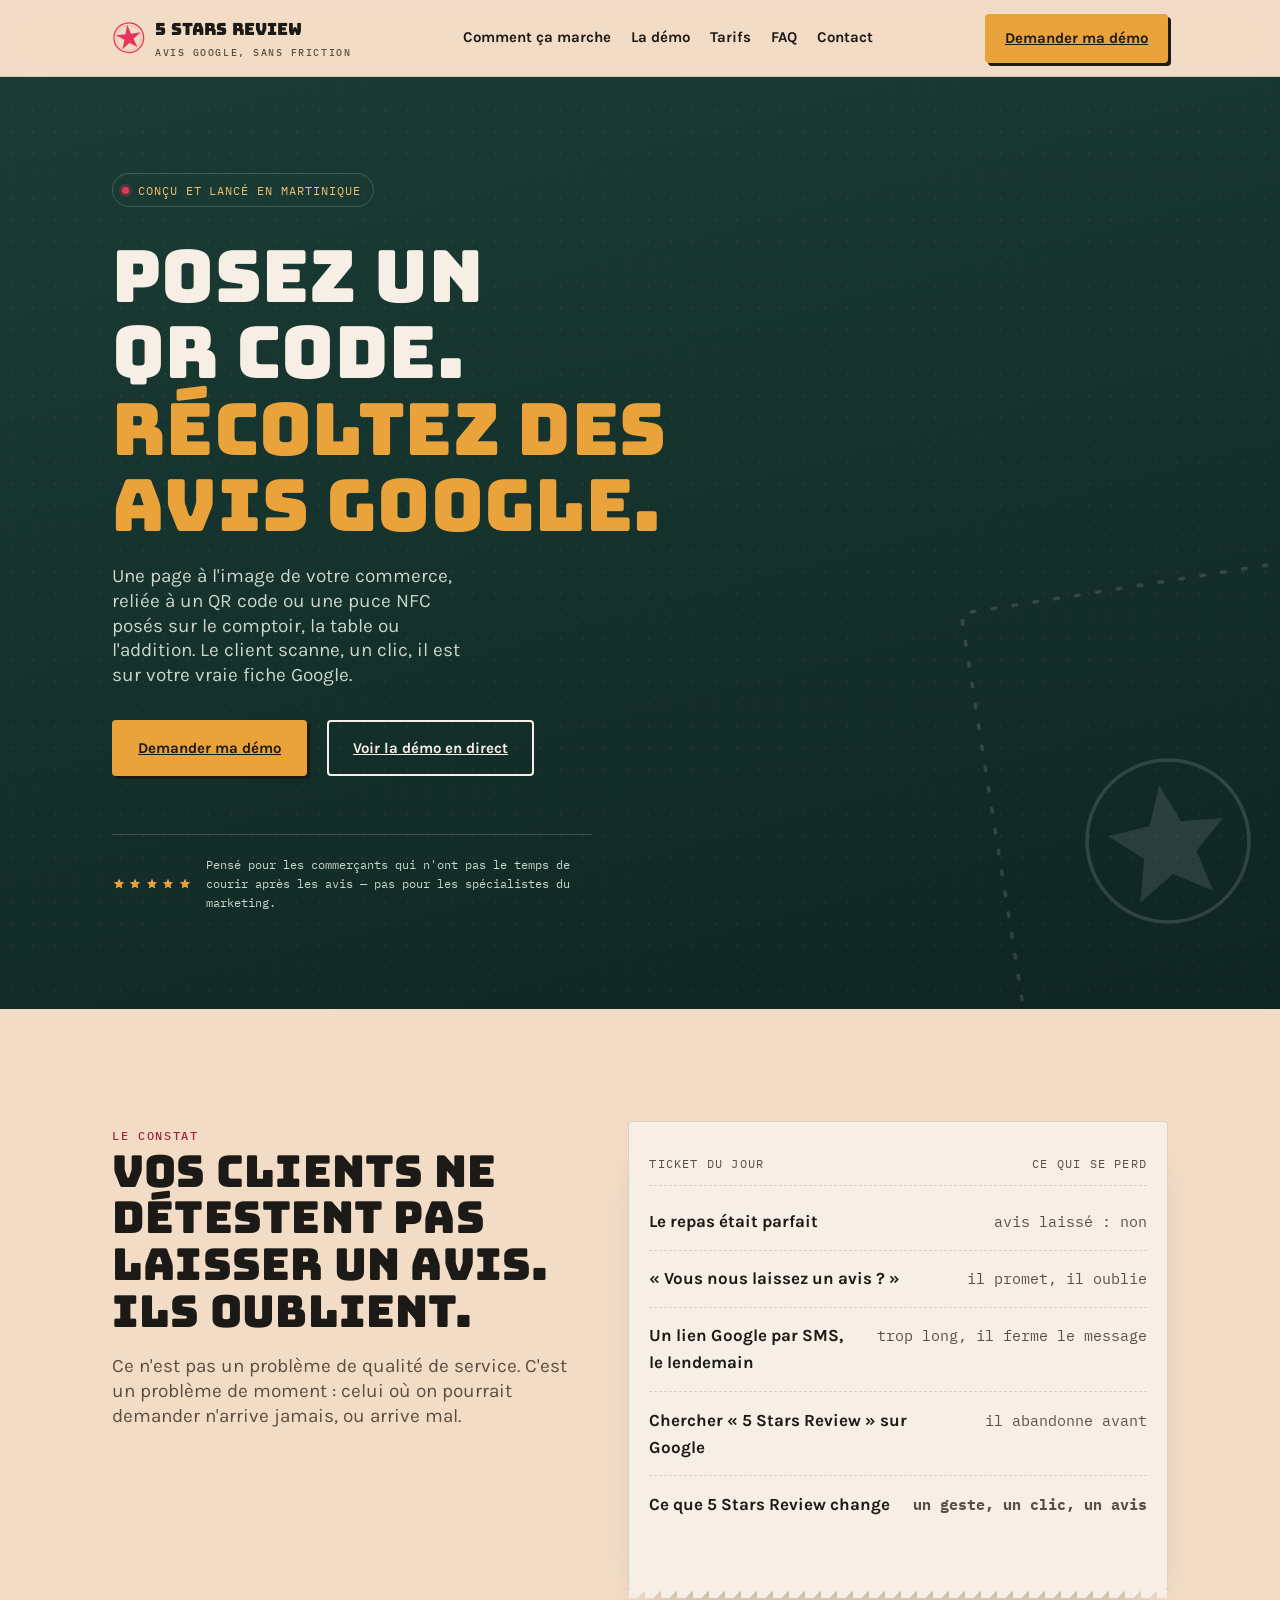
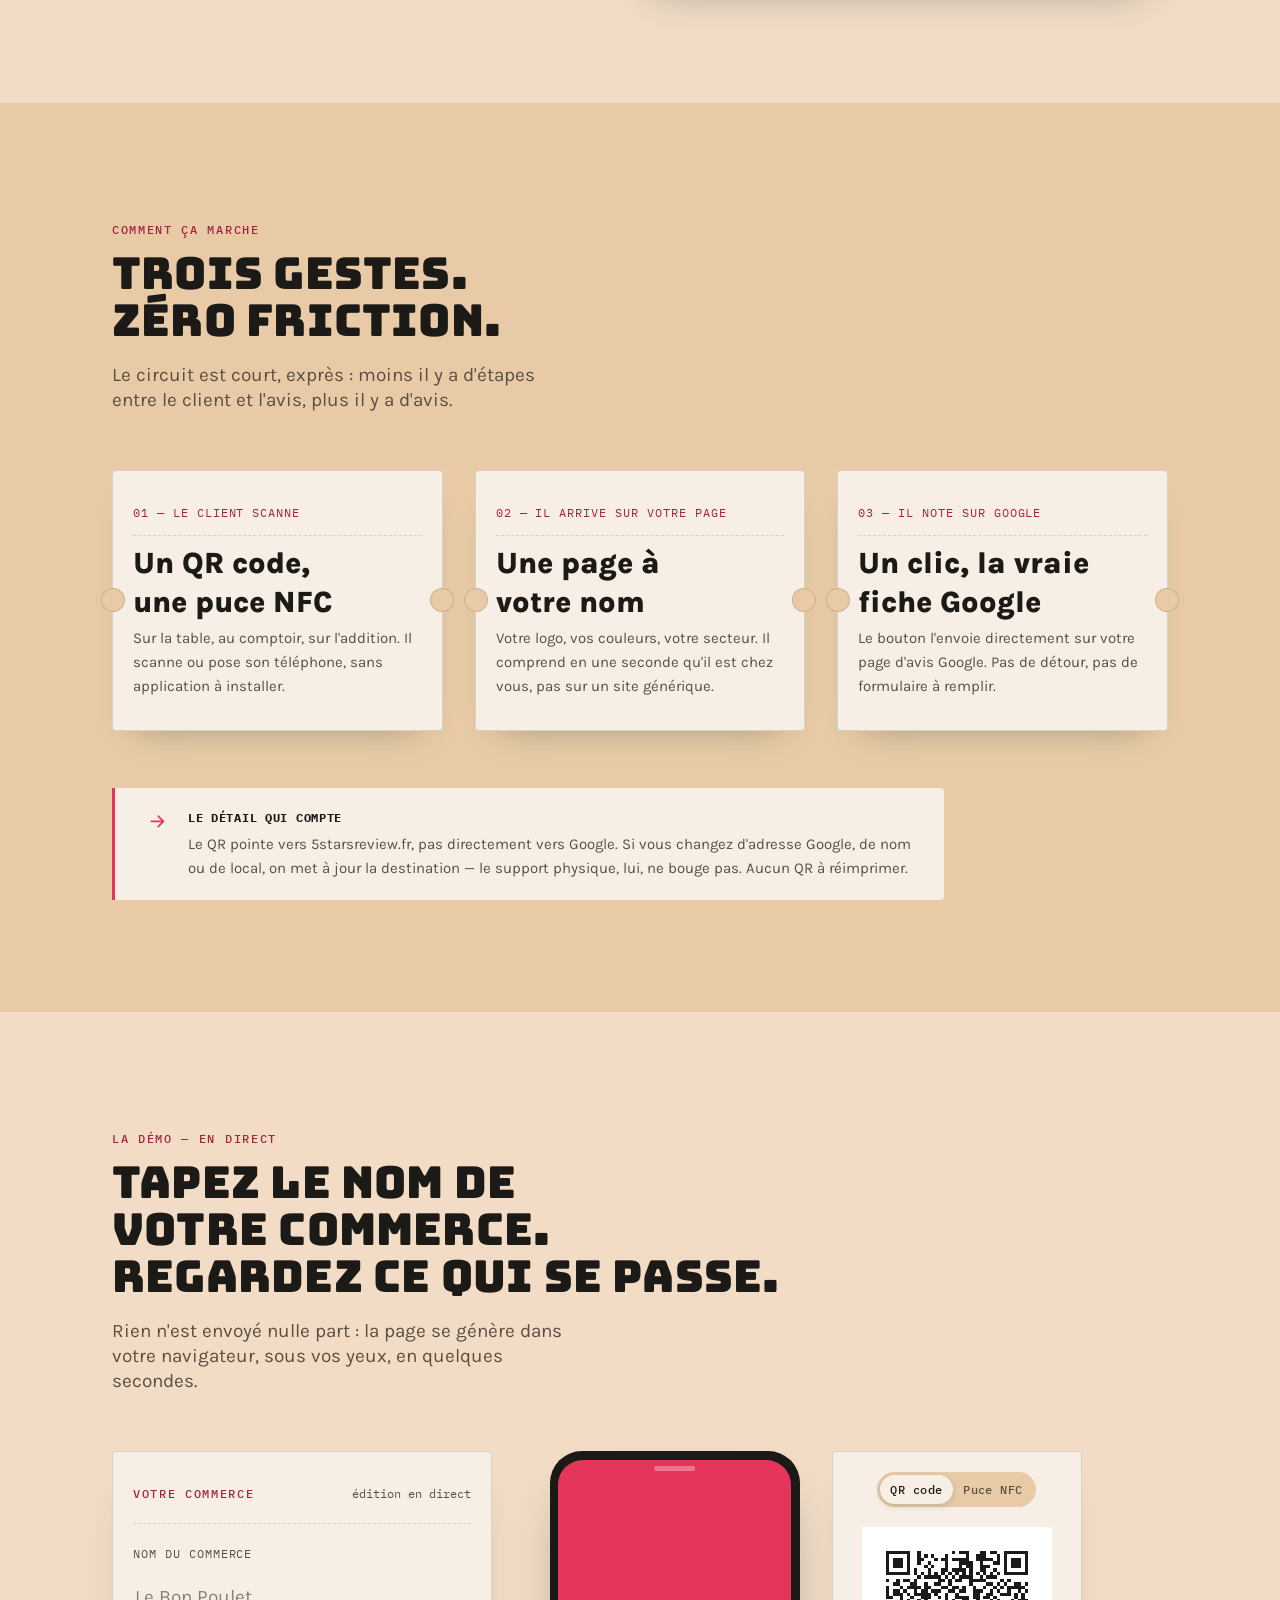
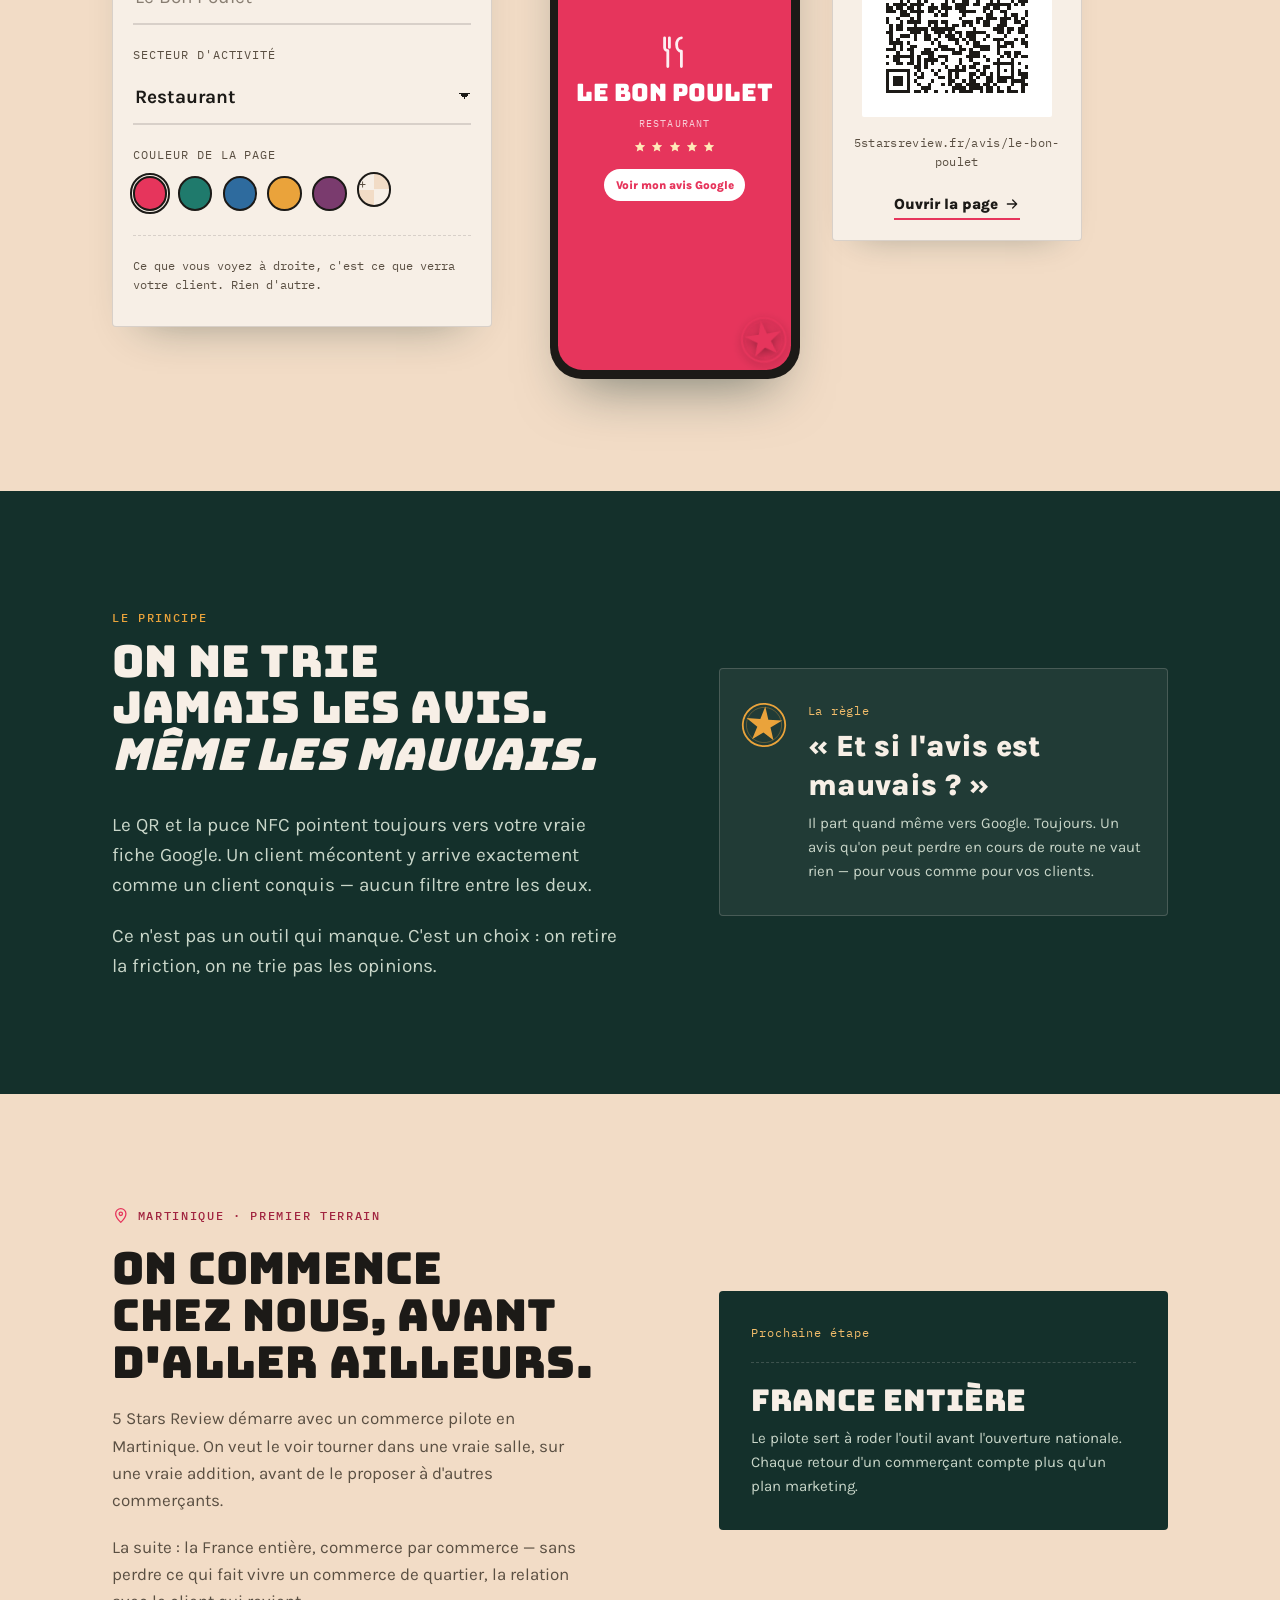
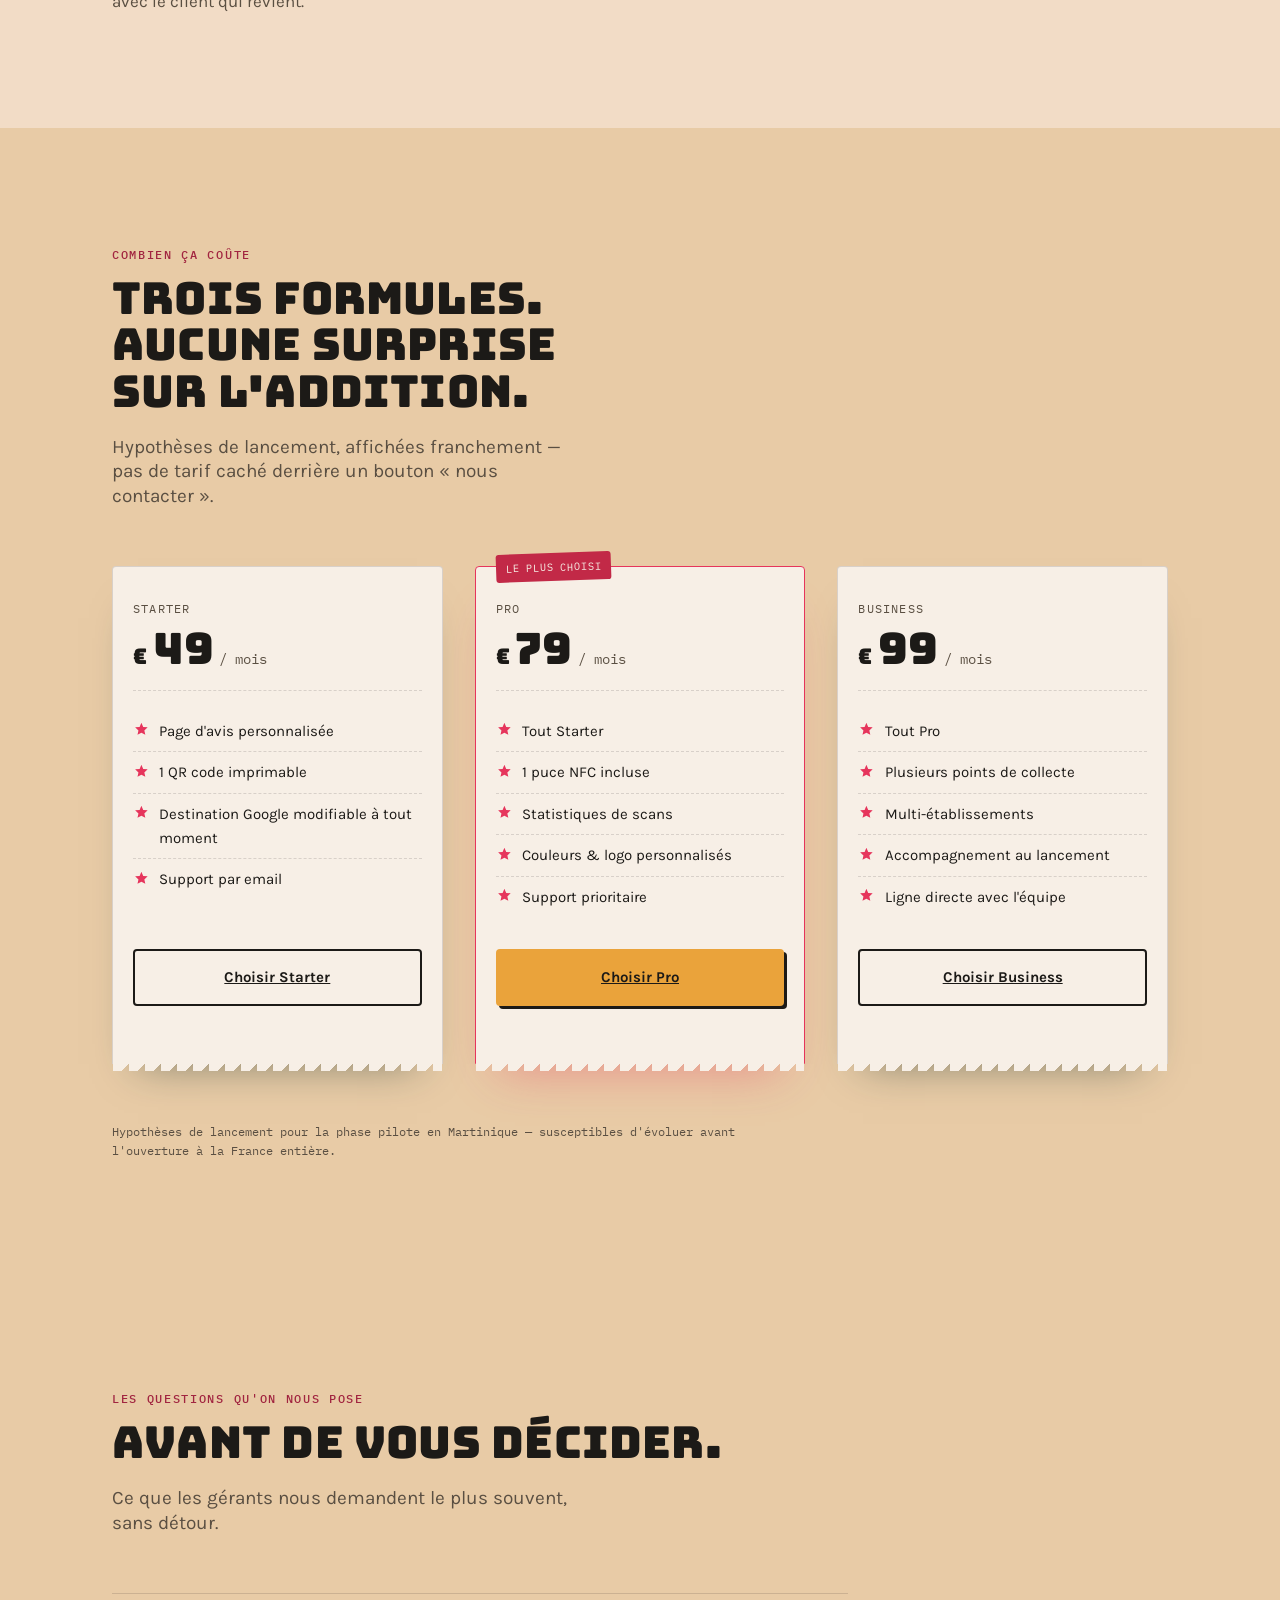
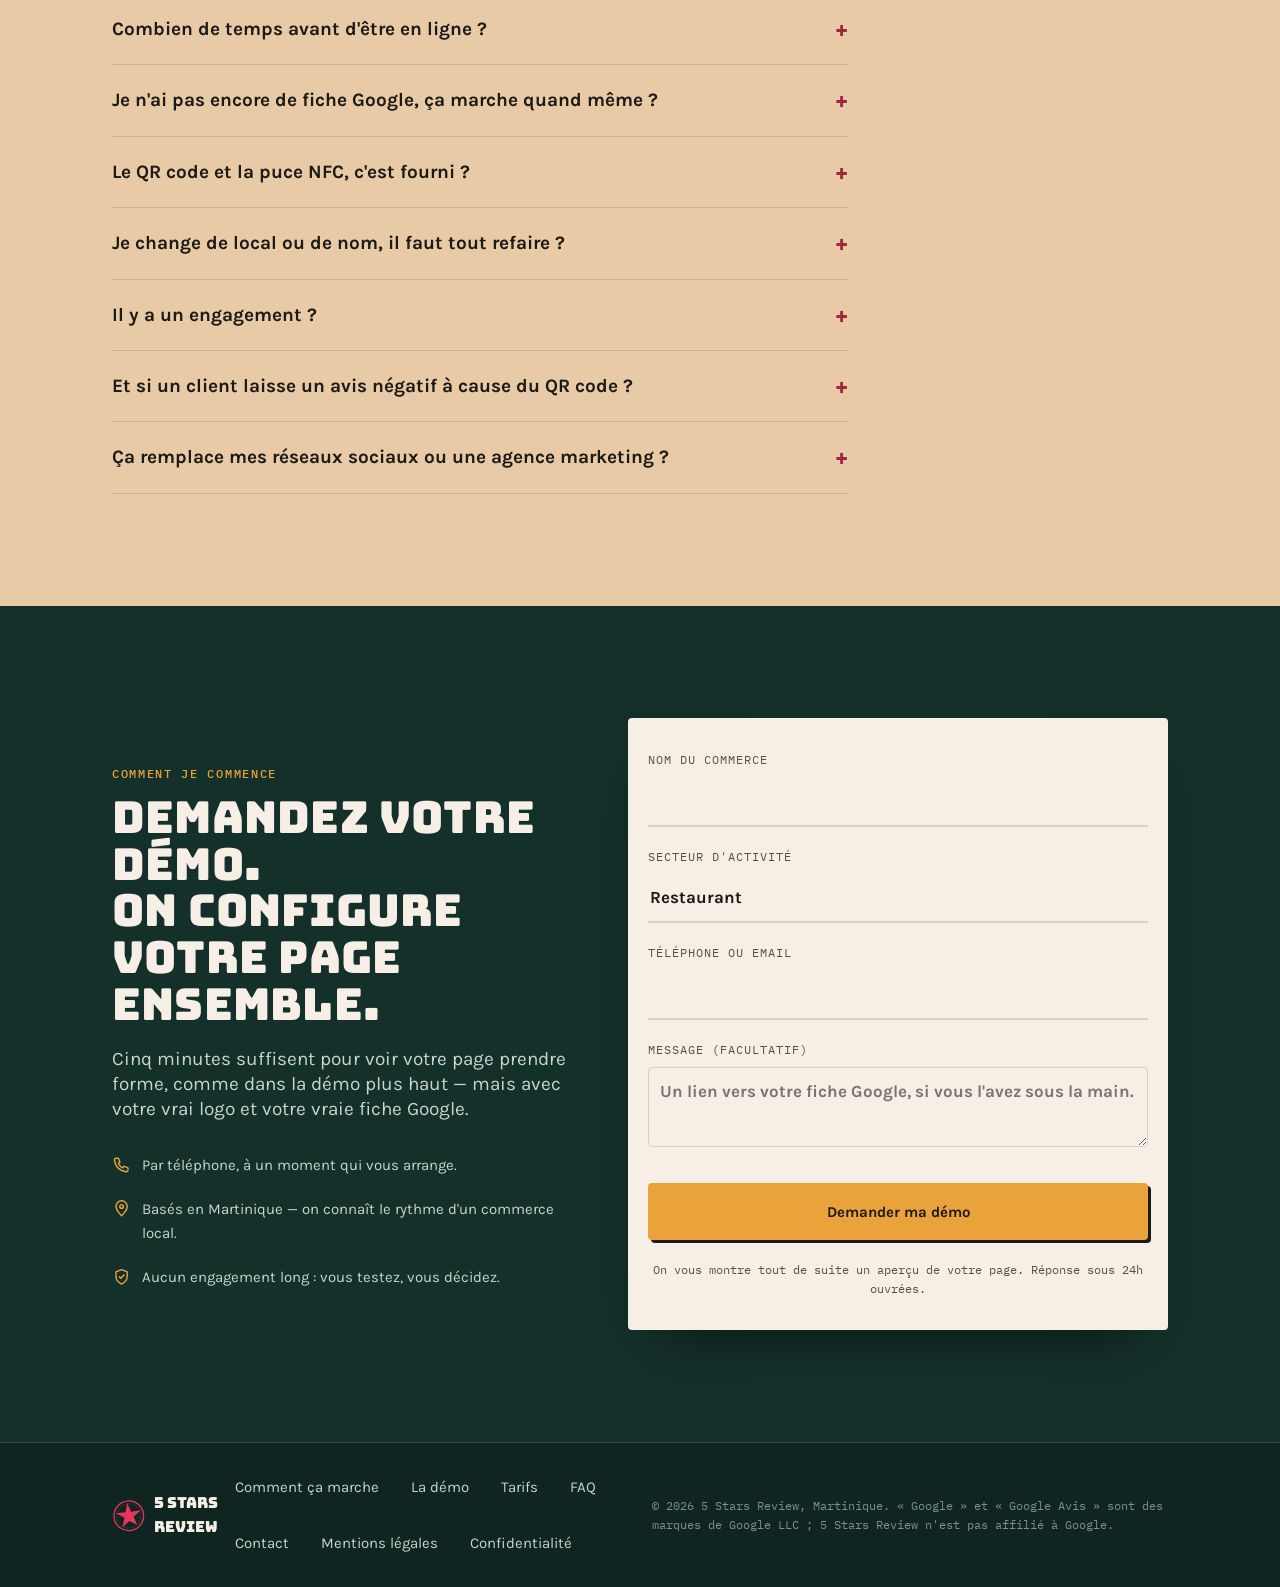
==== commit 1989bd5b: "V2 : redirection réelle du formulaire, FAQ, NFC, pages légales, 404 Combler les vides de la V1 et dé" ====
--- a/index.html
+++ b/index.html
@@ -69,6 +69,14 @@
 
   <symbol id="icone-fleche" viewBox="0 0 24 24">
     <path fill="none" stroke="currentColor" stroke-width="1.9" stroke-linecap="round" stroke-linejoin="round" d="M5 12h13M13 6l6 6-6 6"/>
+  </symbol>
+
+  <symbol id="icone-nfc-signal" viewBox="0 0 100 96">
+    <rect x="32" y="66" width="36" height="20" rx="5" fill="none" stroke="currentColor" stroke-width="3"/>
+    <circle cx="50" cy="76" r="2.6" fill="currentColor"/>
+    <path class="nfc-onde nfc-onde-1" d="M 31.2,67.2 A 20,20 0 0 1 68.8,67.2" fill="none" stroke="currentColor" stroke-width="3" stroke-linecap="round"/>
+    <path class="nfc-onde nfc-onde-2" d="M 19.9,63.1 A 32,32 0 0 1 80.1,63.1" fill="none" stroke="currentColor" stroke-width="3" stroke-linecap="round" opacity="0.7"/>
+    <path class="nfc-onde nfc-onde-3" d="M 8.7,59.0 A 44,44 0 0 1 91.3,59.0" fill="none" stroke="currentColor" stroke-width="3" stroke-linecap="round" opacity="0.45"/>
   </symbol>
 </defs>
 </svg>
@@ -87,6 +95,7 @@
         <li><a href="#comment-ca-marche">Comment ça marche</a></li>
         <li><a href="#demo">La démo</a></li>
         <li><a href="#tarifs">Tarifs</a></li>
+        <li><a href="#faq">FAQ</a></li>
         <li><a href="#contact">Contact</a></li>
       </ul>
     </nav>
@@ -265,9 +274,22 @@
             <svg class="tampon telephone-tampon" id="demo-tampon" aria-hidden="true"><use href="#tampon-etoile"/></svg>
           </div>
 
-          <div class="qr-carte reveal">
-            <canvas id="demo-qr" width="180" height="180" role="img" aria-label="QR code menant vers la page générée"></canvas>
-            <p class="qr-legende mono" id="demo-url">5starsreview.fr/avis/le-bon-poulet</p>
+          <div class="qr-carte reveal" id="demo-sortie-carte">
+            <div class="canal-choix" role="group" aria-label="Support de collecte à afficher">
+              <button type="button" class="canal-btn" data-canal="qr" aria-pressed="true">QR code</button>
+              <button type="button" class="canal-btn" data-canal="nfc" aria-pressed="false">Puce NFC</button>
+            </div>
+
+            <div class="canal-vue canal-vue--qr" id="canal-vue-qr">
+              <canvas id="demo-qr" width="180" height="180" role="img" aria-label="QR code menant vers la page générée"></canvas>
+              <p class="qr-legende mono" id="demo-url">5starsreview.fr/avis/le-bon-poulet</p>
+            </div>
+
+            <div class="canal-vue canal-vue--nfc" id="canal-vue-nfc" hidden>
+              <svg class="nfc-picto" aria-hidden="true"><use href="#icone-nfc-signal"/></svg>
+              <p class="qr-legende mono">On approche le téléphone — pas de caméra à viser, pas d'appli à ouvrir</p>
+            </div>
+
             <a href="apercu.html" target="_blank" rel="noopener" class="qr-lien" id="demo-ouvrir">
               Ouvrir la page <svg width="16" height="16" aria-hidden="true"><use href="#icone-fleche"/></svg>
             </a>
@@ -371,6 +393,48 @@
       </div>
 
       <p class="tarifs-note reveal">Hypothèses de lancement pour la phase pilote en Martinique — susceptibles d'évoluer avant l'ouverture à la France entière.</p>
+    </div>
+  </section>
+
+  <!-- ============ FAQ ============ -->
+  <section class="section--dim" id="faq">
+    <div class="container faq-grille">
+      <div class="faq-tete reveal">
+        <span class="kicker">Les questions qu'on nous pose</span>
+        <h2>Avant de vous décider.</h2>
+        <p class="lead">Ce que les gérants nous demandent le plus souvent, sans détour.</p>
+      </div>
+
+      <div class="faq-liste reveal">
+        <details class="faq-item">
+          <summary>Combien de temps avant d'être en ligne ?</summary>
+          <p>Deux à trois jours ouvrés entre votre inscription et votre page en ligne, une fois votre logo et vos couleurs reçus. Le QR code et la puce NFC suivent dans la foulée.</p>
+        </details>
+        <details class="faq-item">
+          <summary>Je n'ai pas encore de fiche Google, ça marche quand même ?</summary>
+          <p>On vous aide à la créer, ou à la retrouver si elle existe déjà mais que vous ne savez plus où. C'est la première chose qu'on vérifie ensemble avant de configurer votre page.</p>
+        </details>
+        <details class="faq-item">
+          <summary>Le QR code et la puce NFC, c'est fourni ?</summary>
+          <p>Oui, imprimés et programmés par nos soins, prêts à poser sur la table, le comptoir ou l'addition. Le nombre de supports dépend de la formule choisie (voir Tarifs).</p>
+        </details>
+        <details class="faq-item">
+          <summary>Je change de local ou de nom, il faut tout refaire ?</summary>
+          <p>Non. Le QR et la puce pointent vers 5starsreview.fr, pas directement vers votre fiche Google — on met à jour la destination de notre côté, le support physique ne bouge pas.</p>
+        </details>
+        <details class="faq-item">
+          <summary>Il y a un engagement ?</summary>
+          <p>Non, c'est mensuel et sans engagement long. Vous testez un mois, vous décidez ensuite de continuer ou non.</p>
+        </details>
+        <details class="faq-item">
+          <summary>Et si un client laisse un avis négatif à cause du QR code ?</summary>
+          <p>Il part vers Google comme n'importe quel autre avis. On ne filtre jamais — voir plus haut — et ça reste vrai même le jour où ça vous arrange moins.</p>
+        </details>
+        <details class="faq-item">
+          <summary>Ça remplace mes réseaux sociaux ou une agence marketing ?</summary>
+          <p>Non. 5 Stars Review fait une seule chose : transformer un client satisfait en avis Google, avec le moins de friction possible. Le reste, c'est un autre métier.</p>
+        </details>
+      </div>
     </div>
   </section>
 
@@ -389,10 +453,10 @@
       </div>
 
       <div class="reveal">
-        <form class="formulaire" id="contact-form" novalidate>
+        <form class="formulaire" id="contact-form" action="apercu.html" method="get">
           <div class="champ">
             <label for="contact-nom">Nom du commerce</label>
-            <input type="text" id="contact-nom" name="commerce" required autocomplete="organization">
+            <input type="text" id="contact-nom" name="nom" required autocomplete="organization">
           </div>
           <div class="champ">
             <label for="contact-secteur">Secteur d'activité</label>
@@ -415,13 +479,15 @@
             <textarea id="contact-message" name="message" placeholder="Un lien vers votre fiche Google, si vous l'avez sous la main."></textarea>
           </div>
           <button type="submit" class="btn btn-primary">Demander ma démo</button>
-          <p class="formulaire-pied">Réponse sous 24h ouvrées. Basés en Martinique.</p>
+          <p class="formulaire-pied">On vous montre tout de suite un aperçu de votre page. Réponse sous 24h ouvrées.</p>
         </form>
 
         <div class="formulaire confirmation" id="contact-confirmation" hidden>
           <svg class="tampon tampon--sceau" aria-hidden="true"><use href="#tampon-etoile"/></svg>
           <h3>Demande reçue.</h3>
-          <p>On revient vers vous sous 24h ouvrées pour construire votre page ensemble.</p>
+          <p>On revient vers vous sous 24h ouvrées pour construire votre page ensemble. En attendant, voici à quoi elle pourrait ressembler.</p>
+          <a href="apercu.html" id="contact-voir-page" class="btn btn-primary">Voir ma page maintenant <svg width="16" height="16" aria-hidden="true"><use href="#icone-fleche"/></svg></a>
+          <p class="formulaire-pied" id="contact-redirection-note">Redirection automatique dans quelques secondes…</p>
         </div>
       </div>
     </div>
@@ -440,7 +506,10 @@
         <li><a href="#comment-ca-marche">Comment ça marche</a></li>
         <li><a href="#demo">La démo</a></li>
         <li><a href="#tarifs">Tarifs</a></li>
+        <li><a href="#faq">FAQ</a></li>
         <li><a href="#contact">Contact</a></li>
+        <li><a href="mentions-legales.html">Mentions légales</a></li>
+        <li><a href="confidentialite.html">Confidentialité</a></li>
       </ul>
     </nav>
     <p class="pied-mentions">© 2026 5 Stars Review, Martinique. « Google » et « Google Avis » sont des marques de Google LLC ; 5 Stars Review n'est pas affilié à Google.</p>
--- a/assets/css/style.css
+++ b/assets/css/style.css
@@ -411,10 +411,12 @@
 .nav-principale ul {
   display: flex;
   align-items: center;
-  gap: var(--space-m);
+  gap: var(--space-s);
 }
 
 .nav-principale a {
+  display: inline-block;
+  white-space: nowrap;
   text-decoration: none;
   font-weight: 700;
   font-size: var(--text-sm);
@@ -437,7 +439,7 @@
   padding: 0.7em 1.2em;
 }
 
-@media (min-width: 62rem) {
+@media (min-width: 68rem) {
   .nav-principale {
     display: block;
   }
@@ -1047,6 +1049,64 @@
   border-radius: 2px;
 }
 
+.canal-choix {
+  display: inline-flex;
+  background: var(--papier-dim);
+  border-radius: 999px;
+  padding: 0.2rem;
+  margin-bottom: var(--space-s);
+}
+
+.canal-btn {
+  font-family: var(--font-mono);
+  font-size: var(--text-xs);
+  font-weight: 500;
+  letter-spacing: 0.04em;
+  color: var(--text-muted);
+  padding: 0.4em 0.85em;
+  border-radius: 999px;
+  transition: background var(--dur-fast) var(--ease-out), color var(--dur-fast) var(--ease-out);
+}
+
+.canal-btn[aria-pressed="true"] {
+  background: var(--ecume);
+  color: var(--encre);
+  box-shadow: 0 2px 6px rgba(20, 48, 43, 0.18);
+}
+
+.nfc-picto {
+  width: 5.5rem;
+  height: 5.3rem;
+  color: var(--piment-texte);
+  margin-inline: auto;
+  display: block;
+}
+
+.nfc-onde {
+  transform-origin: 50px 76px;
+}
+
+.js-anim .nfc-onde {
+  animation: nfc-respire 2.4s ease-in-out infinite;
+}
+
+.nfc-onde-2 {
+  animation-delay: 0.25s !important;
+}
+
+.nfc-onde-3 {
+  animation-delay: 0.5s !important;
+}
+
+@keyframes nfc-respire {
+  0%, 100% {
+    opacity: 0.35;
+  }
+  50% {
+    opacity: 1;
+  }
+}
+
 .qr-legende {
   font-family: var(--font-mono);
   font-size: var(--text-xs);
@@ -1374,6 +1434,82 @@
   font-size: var(--text-xs);
   color: var(--text-muted);
   max-width: 42rem;
+}
+
+/* ---------- FAQ ------------------------------------------------------------*/
+
+.faq-tete {
+  max-width: 40rem;
+  margin-bottom: var(--space-l);
+}
+
+.faq-tete h2 {
+  margin-block: var(--space-2xs) var(--space-s);
+}
+
+.faq-liste {
+  max-width: 46rem;
+  border-top: 1px solid var(--line);
+}
+
+.faq-item {
+  border-bottom: 1px solid var(--line);
+  padding-block: var(--space-s);
+}
+
+.faq-item summary {
+  display: flex;
+  align-items: center;
+  justify-content: space-between;
+  gap: var(--space-s);
+  cursor: pointer;
+  font-weight: 700;
+  font-size: var(--text-md);
+  list-style: none;
+}
+
+.faq-item summary::-webkit-details-marker {
+  display: none;
+}
+
+.faq-item summary::after {
+  content: "+";
+  flex-shrink: 0;
+  font-family: var(--font-mono);
+  font-size: 1.4rem;
+  line-height: 1;
+  color: var(--piment-texte);
+  transition: transform var(--dur-fast) var(--ease-out);
+}
+
+.faq-item[open] summary::after {
+  transform: rotate(45deg);
+}
+
+.faq-item summary:hover {
+  color: var(--piment-texte);
+}
+
+.faq-item p {
+  margin-top: var(--space-xs);
+  padding-right: 2.4rem;
+  color: var(--text-muted);
+  max-width: 62ch;
+}
+
+.faq-item[open] summary + p {
+  animation: faq-apparait var(--dur-fast) var(--ease-out);
+}
+
+@keyframes faq-apparait {
+  from {
+    opacity: 0;
+    transform: translateY(-4px);
+  }
+  to {
+    opacity: 1;
+    transform: translateY(0);
+  }
 }
 
 /* ---------- Contact ------------------------------------------------------------*/
@@ -1483,6 +1619,16 @@
   color: var(--text-muted);
 }
 
+.confirmation .btn {
+  margin-top: var(--space-s);
+}
+
+.confirmation #contact-redirection-note {
+  margin-top: var(--space-s);
+  font-family: var(--font-mono);
+  font-size: var(--text-xs);
+}
+
 [hidden] {
   display: none !important;
 }
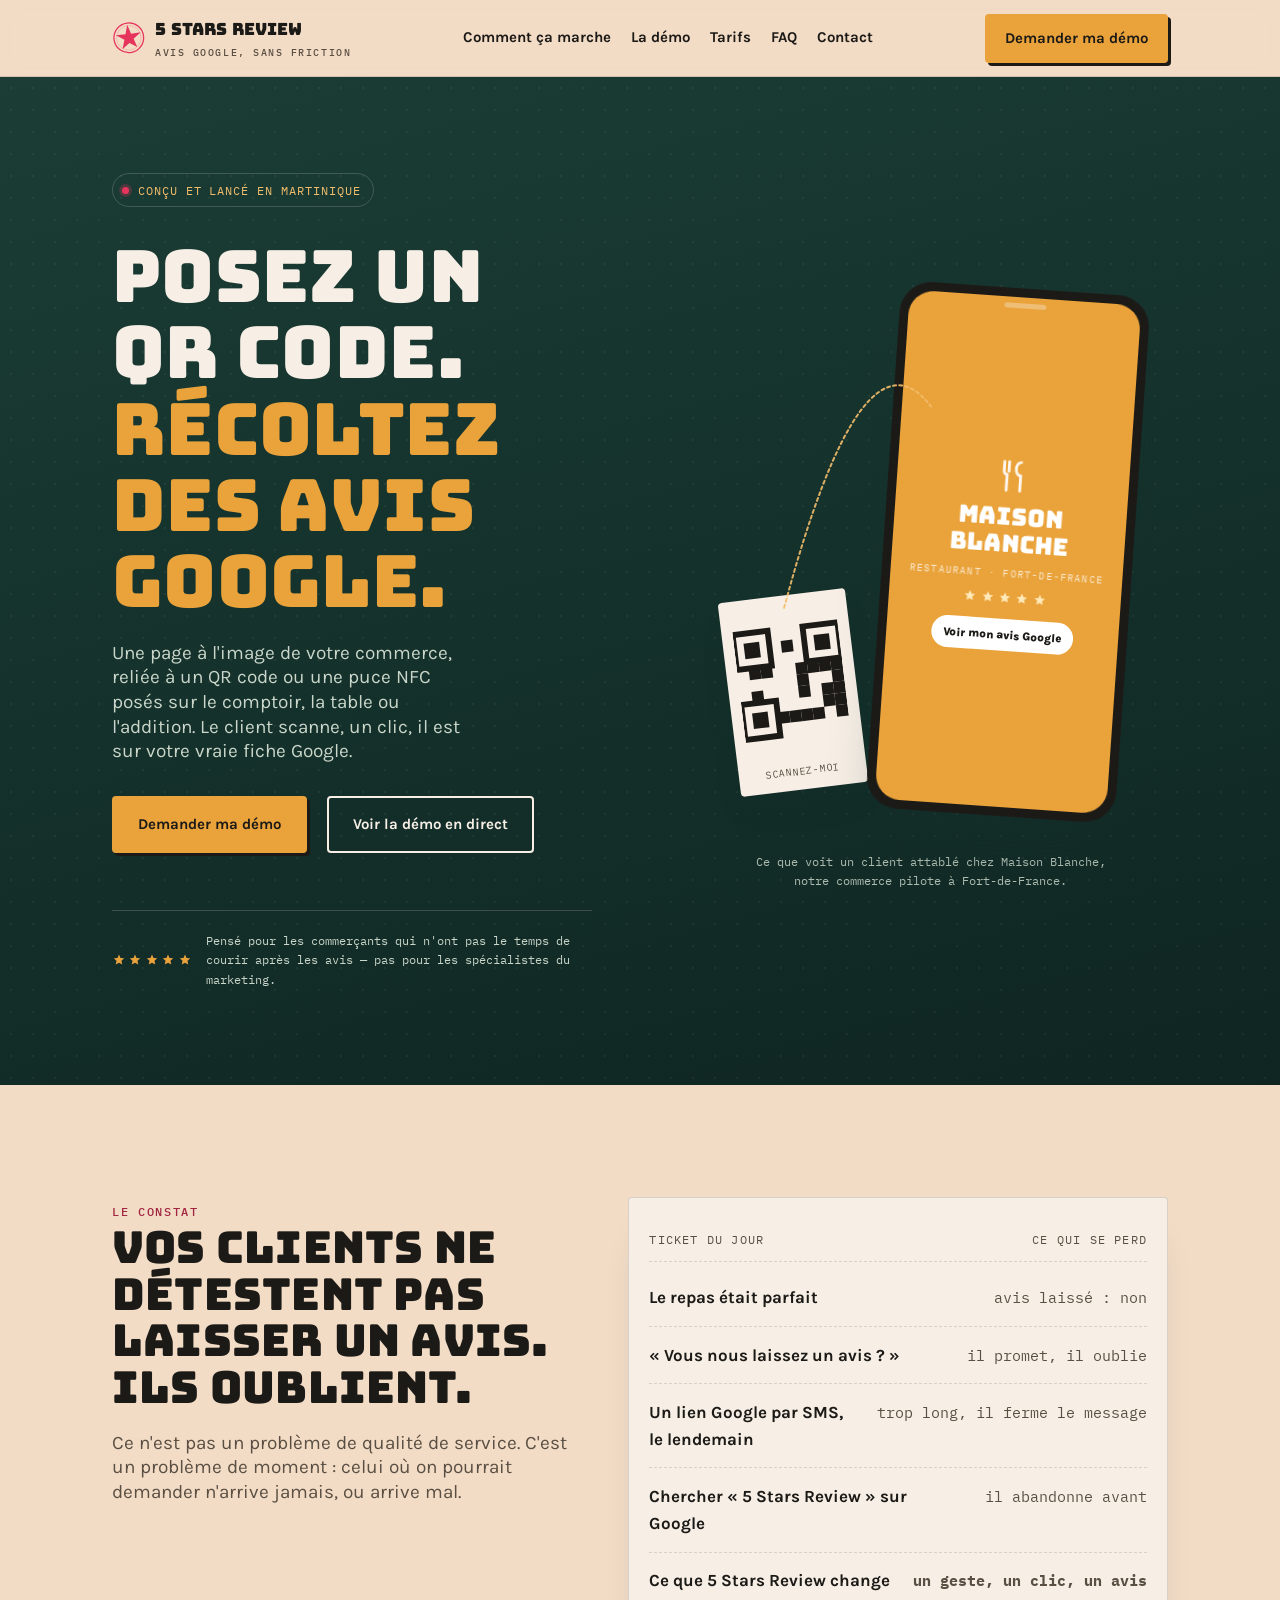
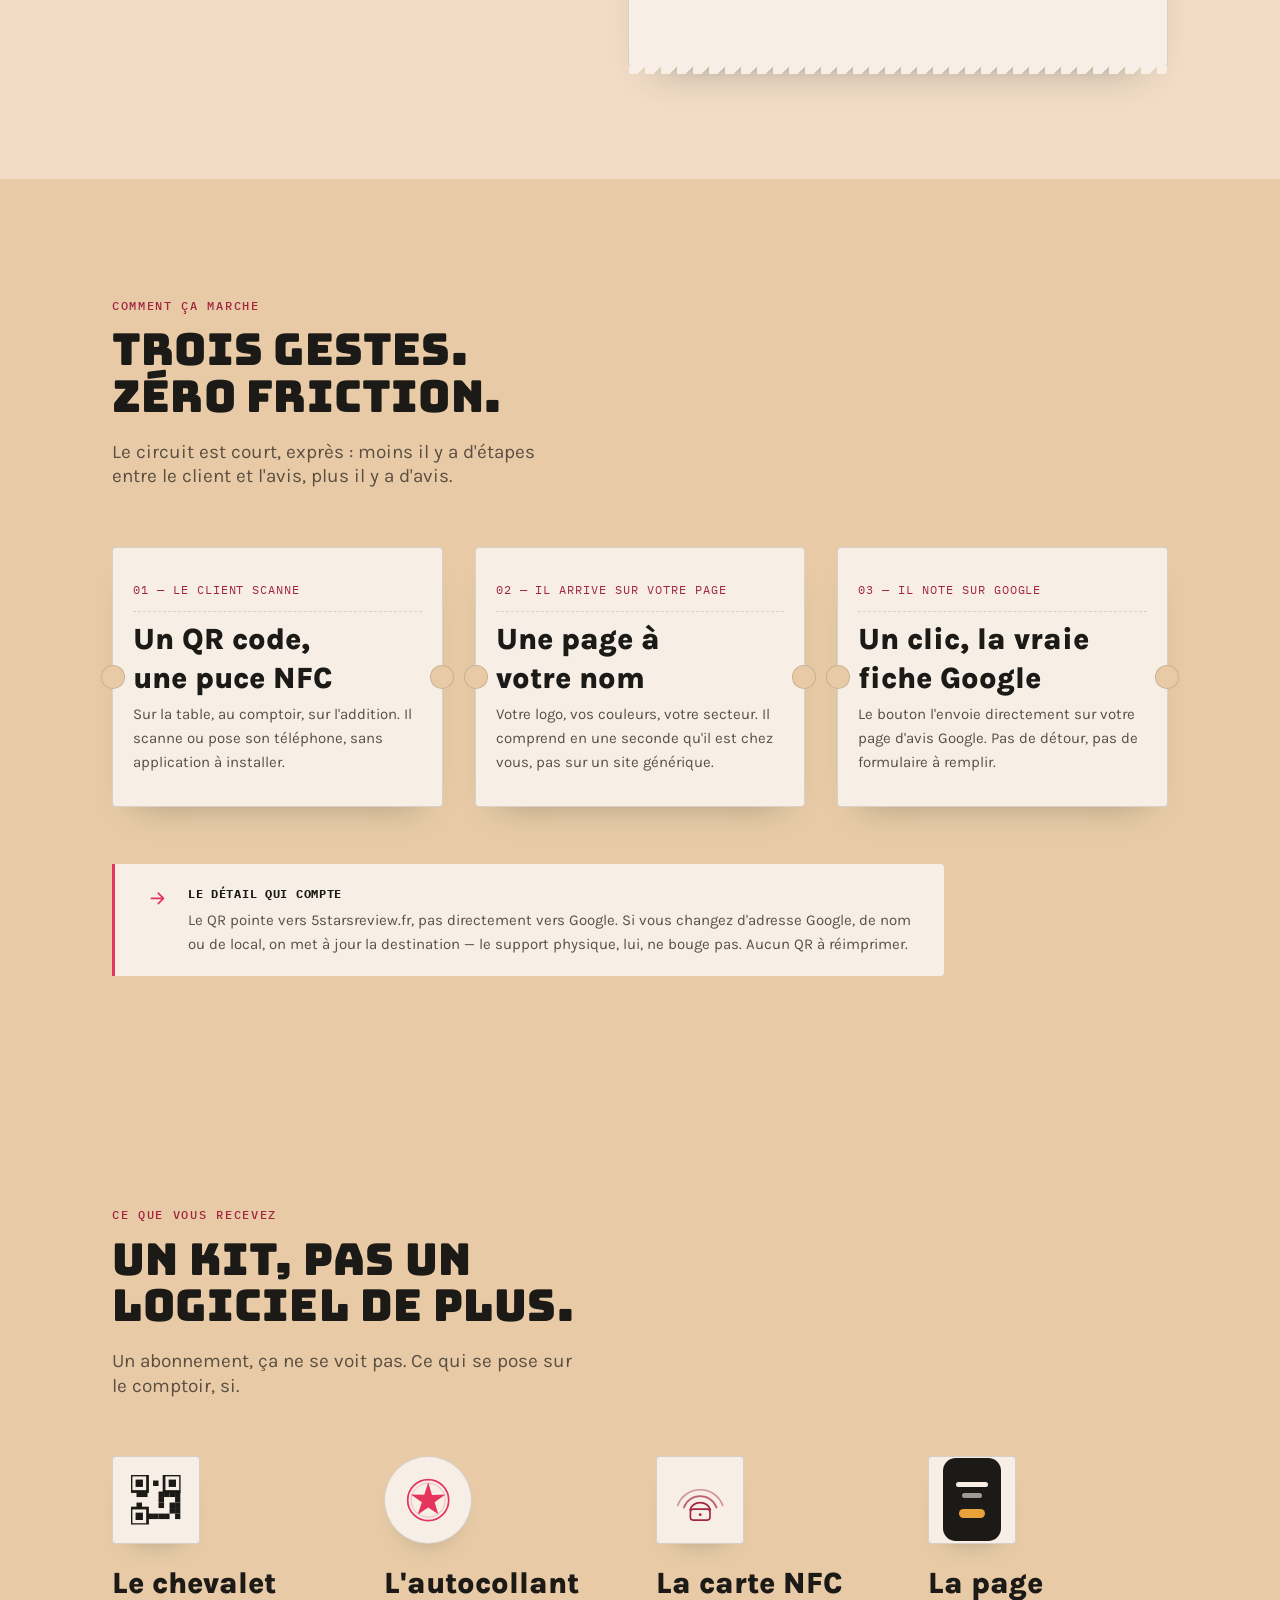
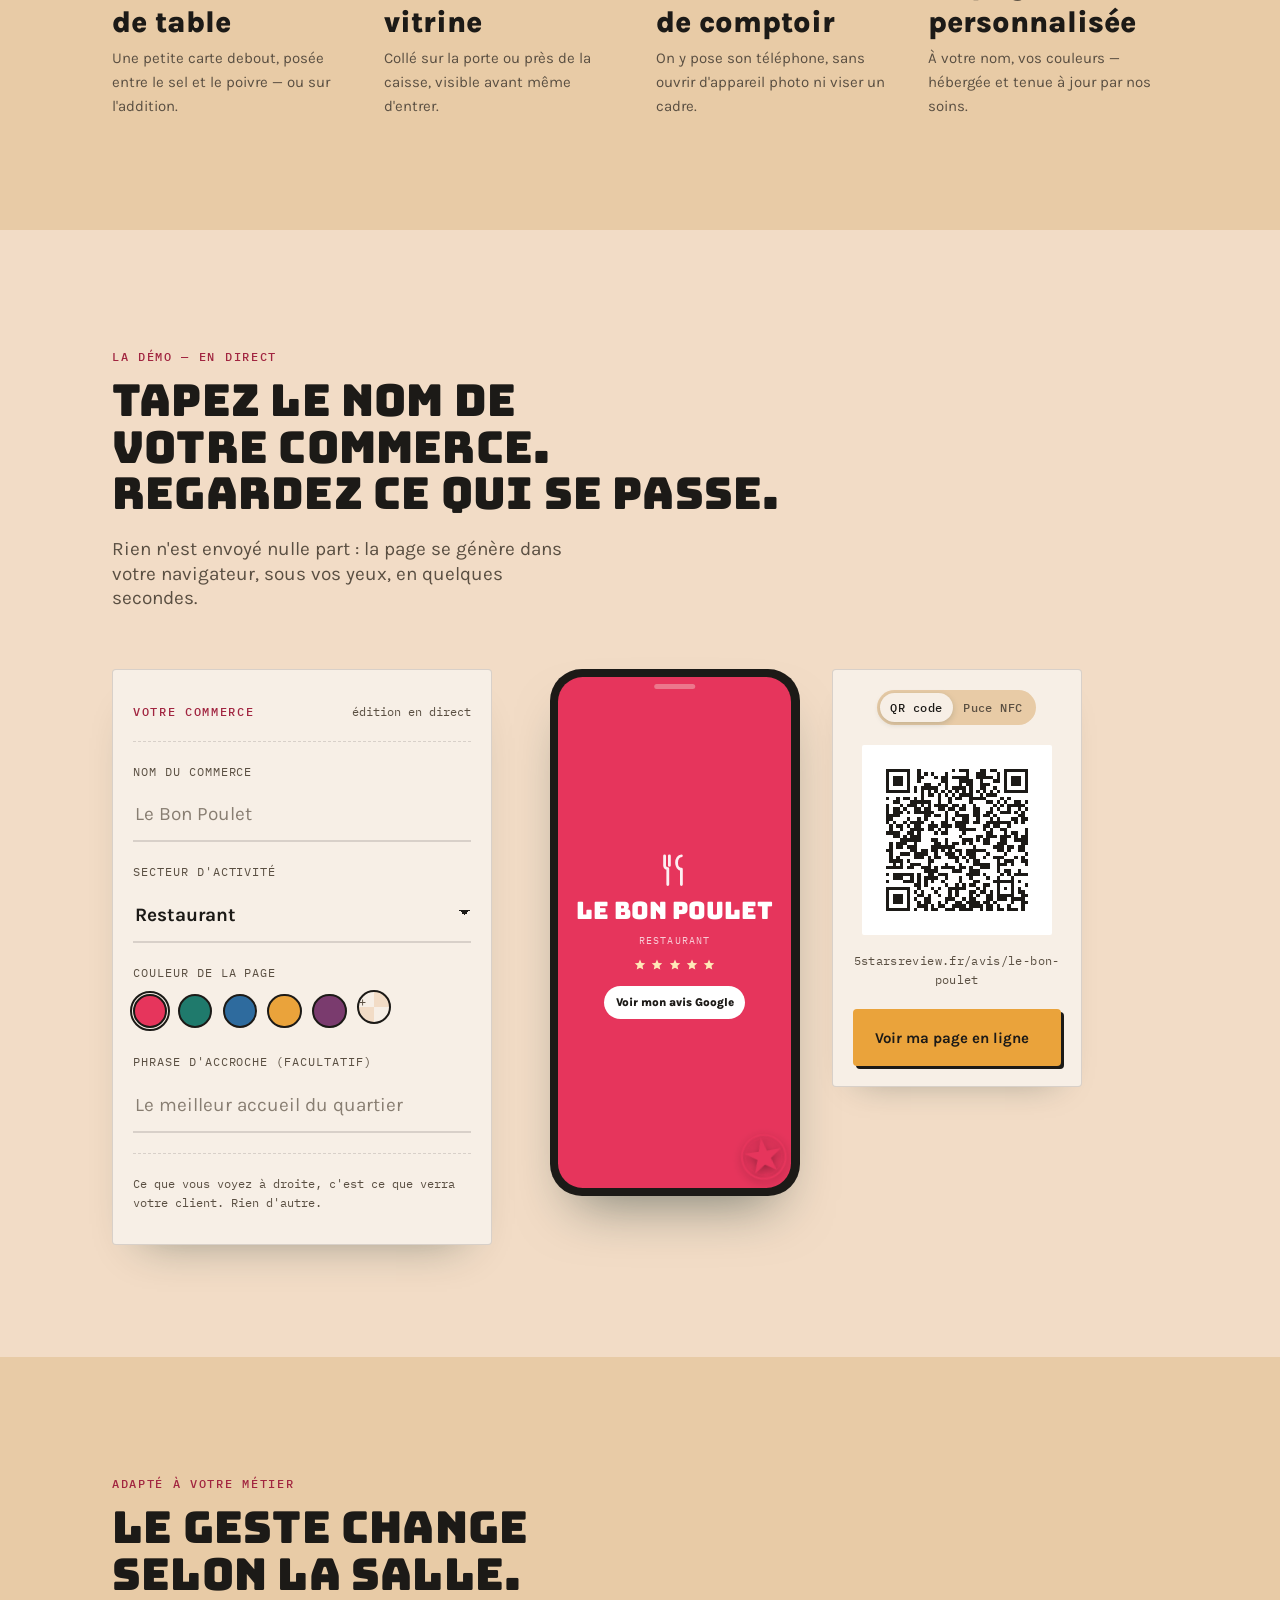
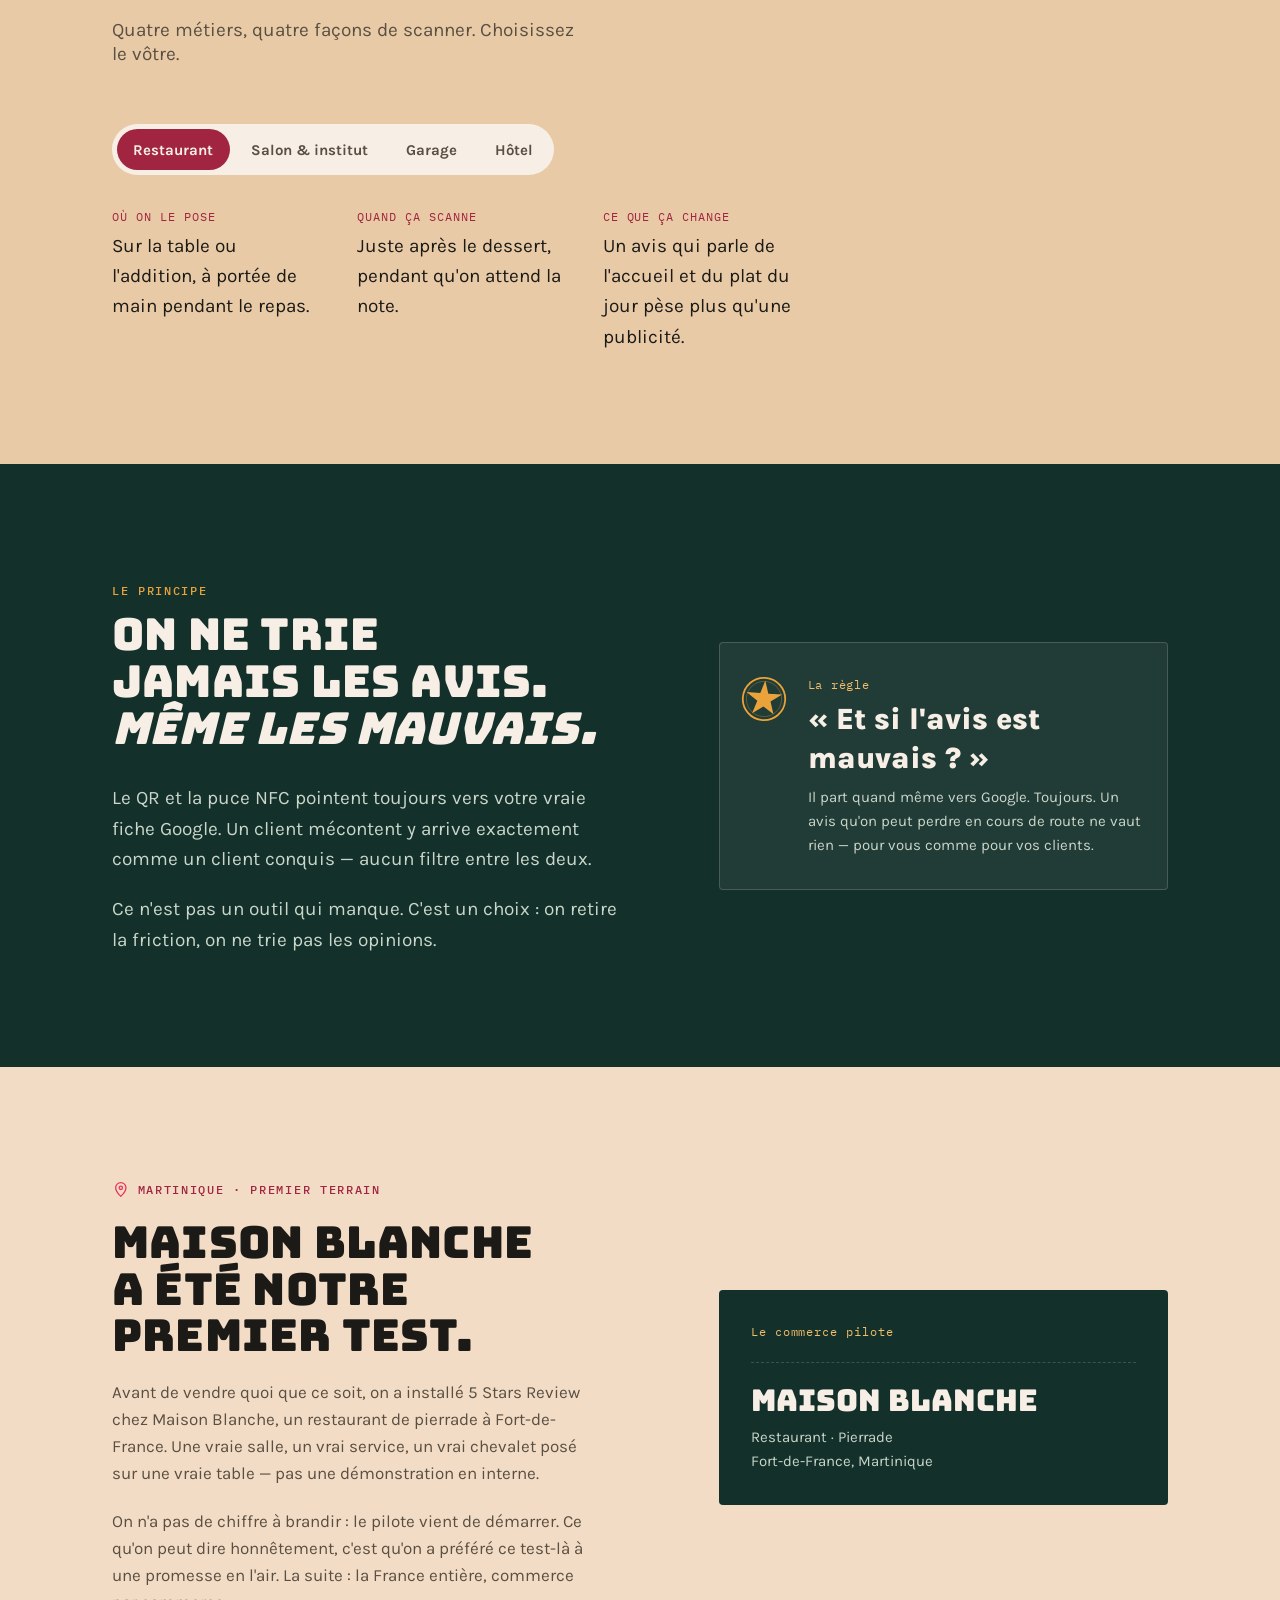
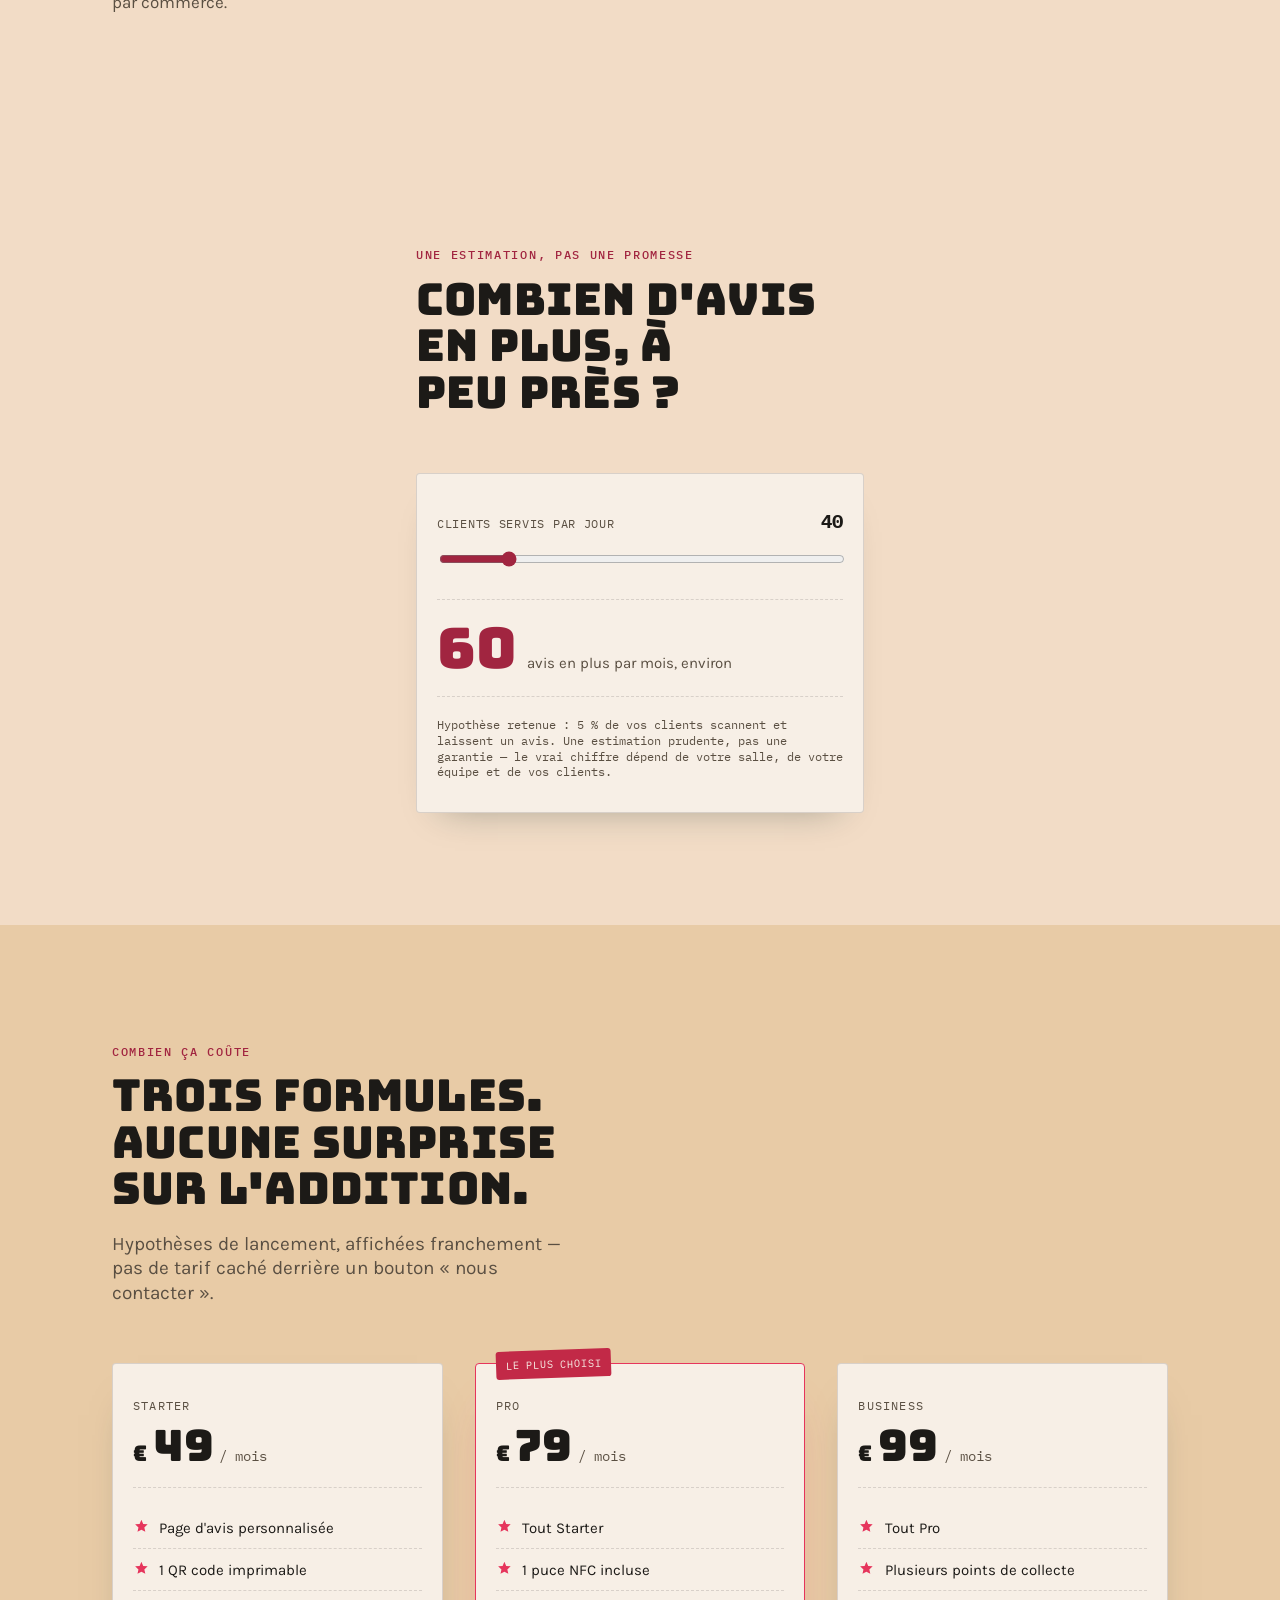
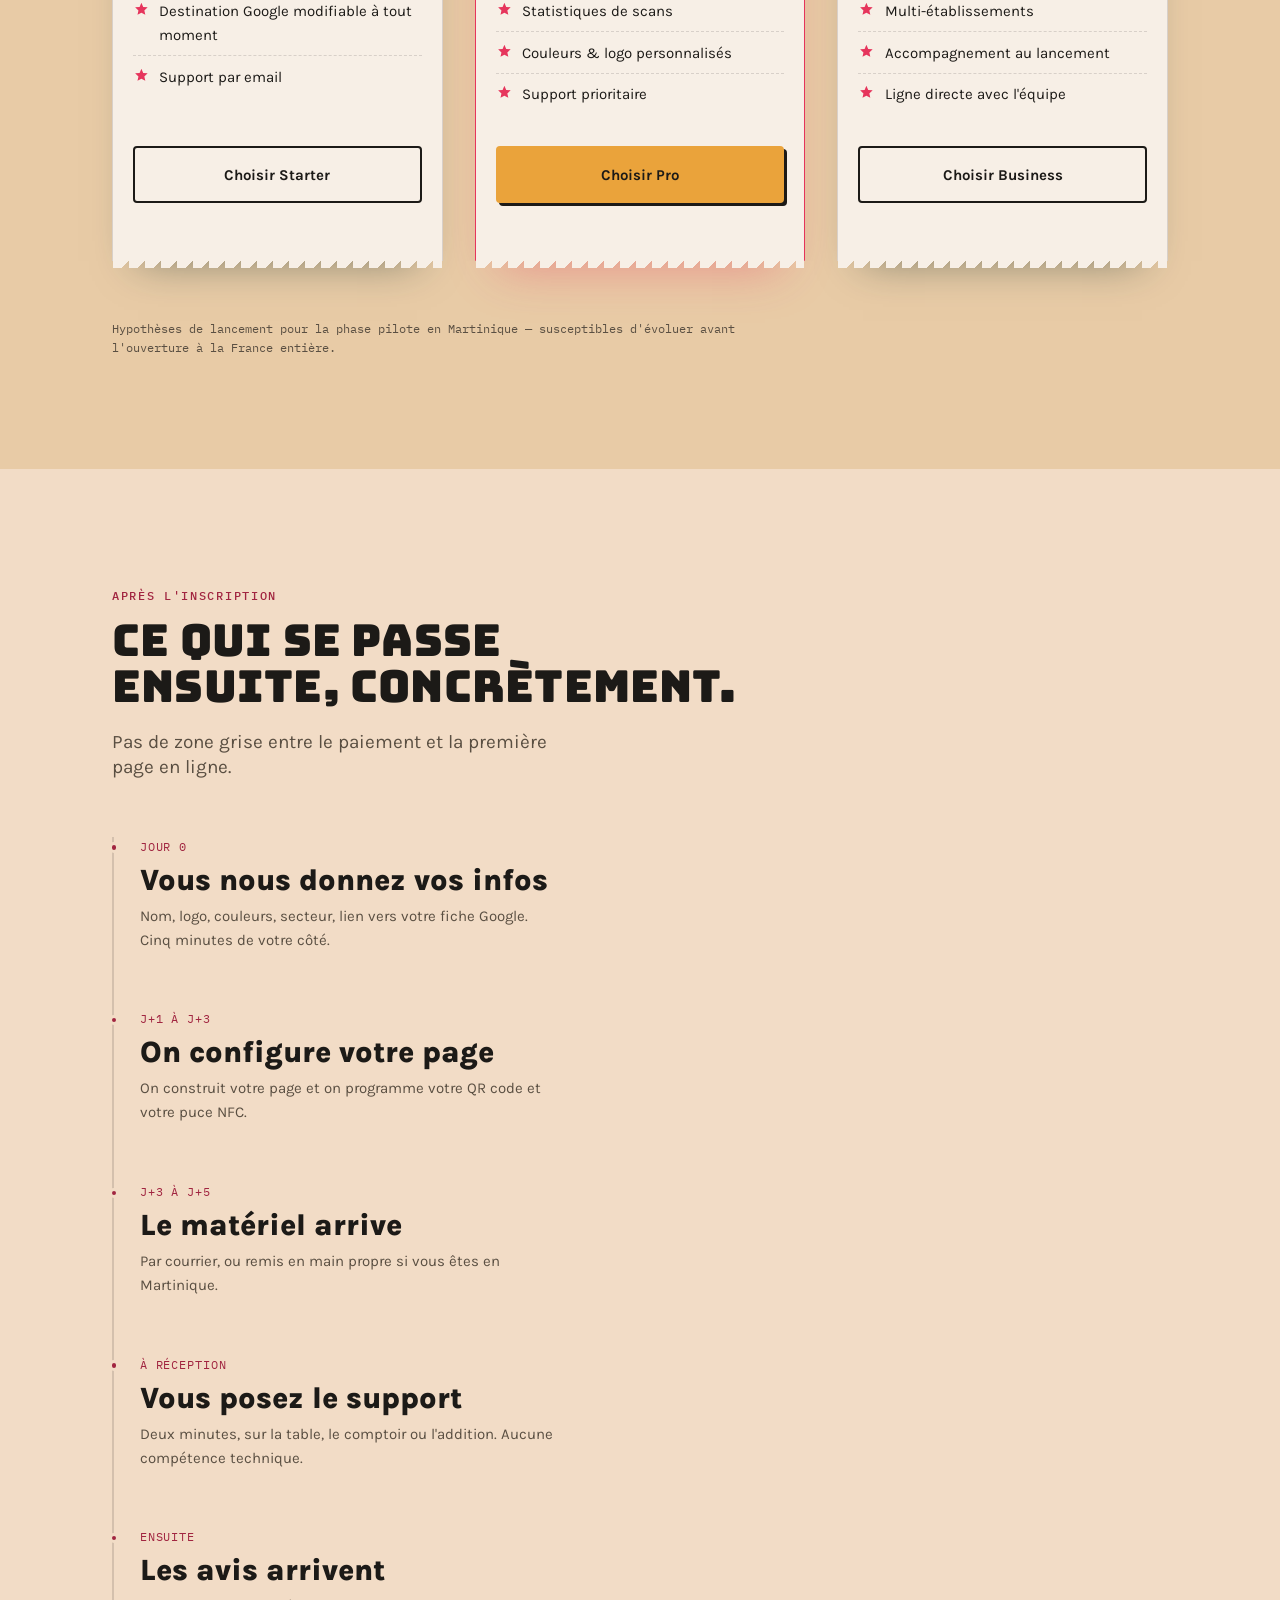
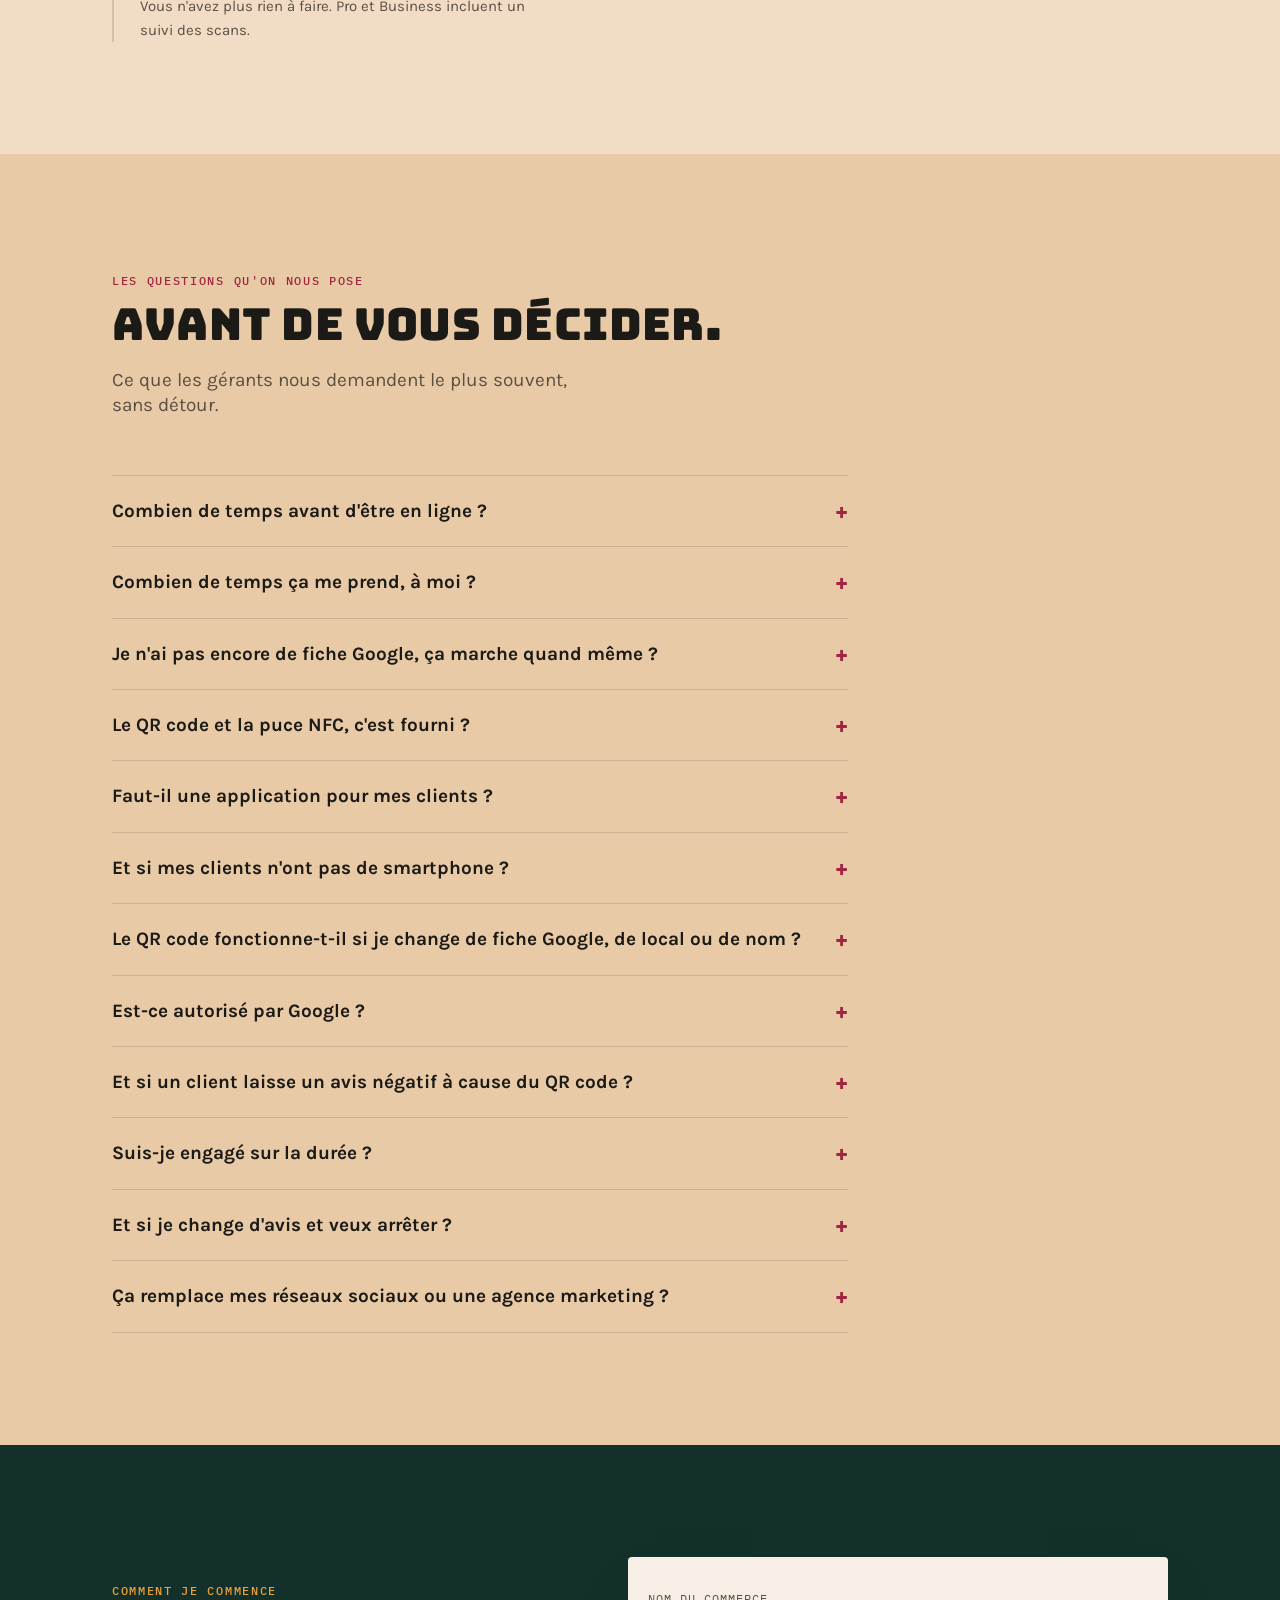
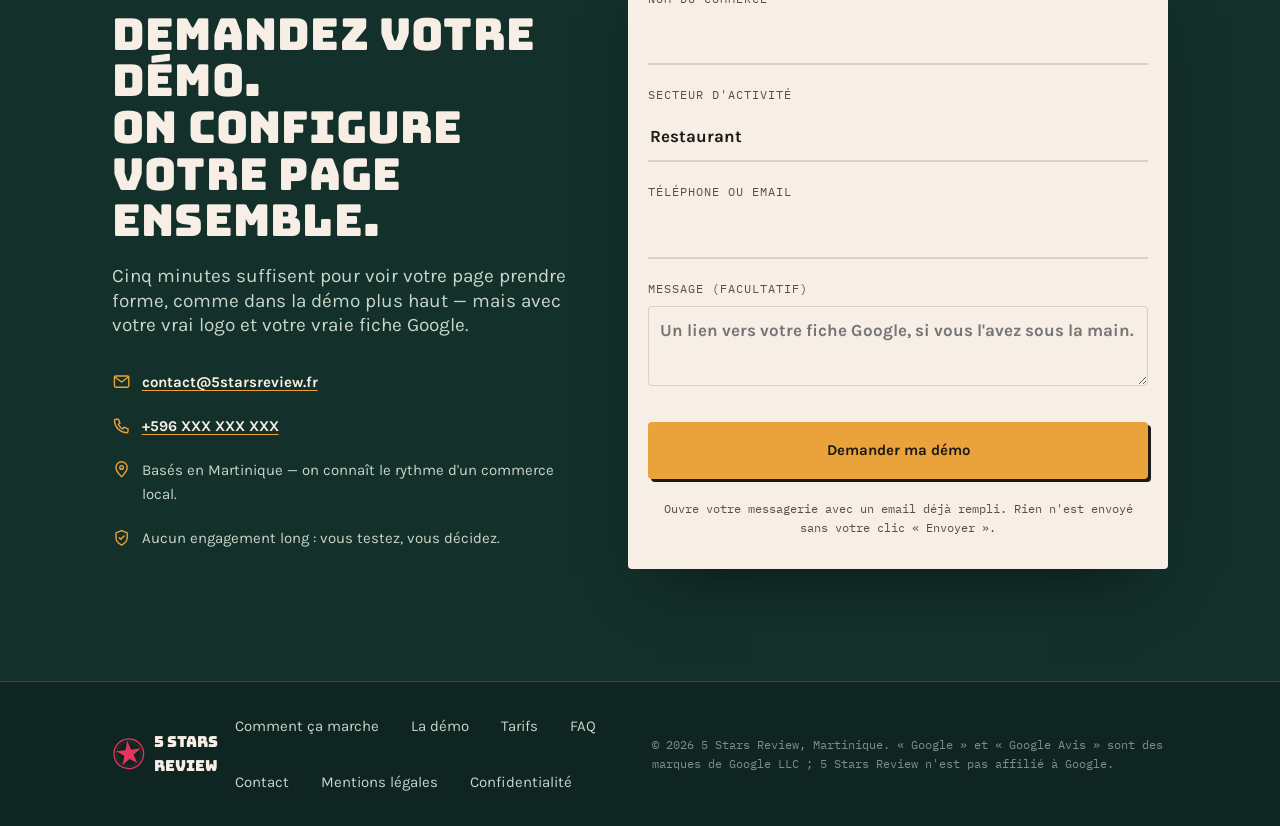
==== commit 3b8a937c: "V3 : boutons non soulignés, contact par email, produit dans le hero, 4 sections Corrige les défauts " ====
--- a/index.html
+++ b/index.html
@@ -62,6 +62,11 @@
     <path fill="none" stroke="currentColor" stroke-width="1.75" stroke-linecap="round" stroke-linejoin="round" d="M5 4h3l2 5-2.2 1.3a11.5 11.5 0 0 0 5.9 5.9L15 14l5 2v3a2 2 0 0 1-2 2A16 16 0 0 1 3 6a2 2 0 0 1 2-2Z"/>
   </symbol>
 
+  <symbol id="icone-email" viewBox="0 0 24 24">
+    <rect x="3" y="5" width="18" height="14" rx="2" fill="none" stroke="currentColor" stroke-width="1.75"/>
+    <path fill="none" stroke="currentColor" stroke-width="1.75" stroke-linecap="round" stroke-linejoin="round" d="m4 6.5 8 6 8-6"/>
+  </symbol>
+
   <symbol id="icone-bouclier" viewBox="0 0 24 24">
     <path fill="none" stroke="currentColor" stroke-width="1.75" stroke-linejoin="round" d="M12 3.2 19 6v6c0 5-3.3 7.6-7 9.3-3.7-1.7-7-4.3-7-9.3V6l7-2.8Z"/>
     <path fill="none" stroke="currentColor" stroke-width="1.75" stroke-linecap="round" stroke-linejoin="round" d="m9 12.2 2 2 4-4.2"/>
@@ -77,6 +82,37 @@
     <path class="nfc-onde nfc-onde-1" d="M 31.2,67.2 A 20,20 0 0 1 68.8,67.2" fill="none" stroke="currentColor" stroke-width="3" stroke-linecap="round"/>
     <path class="nfc-onde nfc-onde-2" d="M 19.9,63.1 A 32,32 0 0 1 80.1,63.1" fill="none" stroke="currentColor" stroke-width="3" stroke-linecap="round" opacity="0.7"/>
     <path class="nfc-onde nfc-onde-3" d="M 8.7,59.0 A 44,44 0 0 1 91.3,59.0" fill="none" stroke="currentColor" stroke-width="3" stroke-linecap="round" opacity="0.45"/>
+  </symbol>
+
+  <!-- Motif de type QR, décoratif (non scannable) : sert d'illustration sur le
+       chevalet du hero et sur le kit "ce que vous recevez". -->
+  <symbol id="motif-qr-decor" viewBox="0 0 54 54">
+    <rect x="0" y="0" width="18" height="18" fill="none" stroke="currentColor" stroke-width="3"/>
+    <rect x="5" y="5" width="8" height="8" fill="currentColor"/>
+    <rect x="36" y="0" width="18" height="18" fill="none" stroke="currentColor" stroke-width="3"/>
+    <rect x="41" y="5" width="8" height="8" fill="currentColor"/>
+    <rect x="0" y="36" width="18" height="18" fill="none" stroke="currentColor" stroke-width="3"/>
+    <rect x="5" y="41" width="8" height="8" fill="currentColor"/>
+    <rect x="24" y="6" width="6" height="6" fill="currentColor"/>
+    <rect x="6" y="18" width="6" height="6" fill="currentColor"/>
+    <rect x="12" y="18" width="6" height="6" fill="currentColor"/>
+    <rect x="30" y="18" width="6" height="6" fill="currentColor"/>
+    <rect x="36" y="18" width="6" height="6" fill="currentColor"/>
+    <rect x="42" y="18" width="6" height="6" fill="currentColor"/>
+    <rect x="48" y="18" width="6" height="6" fill="currentColor"/>
+    <rect x="30" y="24" width="6" height="6" fill="currentColor"/>
+    <rect x="48" y="24" width="6" height="6" fill="currentColor"/>
+    <rect x="6" y="30" width="6" height="6" fill="currentColor"/>
+    <rect x="30" y="30" width="6" height="6" fill="currentColor"/>
+    <rect x="42" y="30" width="6" height="6" fill="currentColor"/>
+    <rect x="48" y="30" width="6" height="6" fill="currentColor"/>
+    <rect x="42" y="36" width="6" height="6" fill="currentColor"/>
+    <rect x="48" y="36" width="6" height="6" fill="currentColor"/>
+    <rect x="18" y="42" width="6" height="6" fill="currentColor"/>
+    <rect x="24" y="42" width="6" height="6" fill="currentColor"/>
+    <rect x="30" y="42" width="6" height="6" fill="currentColor"/>
+    <rect x="36" y="42" width="6" height="6" fill="currentColor"/>
+    <rect x="48" y="42" width="6" height="6" fill="currentColor"/>
   </symbol>
 </defs>
 </svg>
@@ -103,13 +139,14 @@
       <a href="#contact" class="btn btn-primary">Demander ma démo</a>
     </div>
   </div>
+  <div class="progression" aria-hidden="true"><span id="progression-barre"></span></div>
 </header>
 
 <main id="contenu">
 
   <!-- ============ HERO ============ -->
   <section class="hero" id="top">
-    <div class="container">
+    <div class="container hero-grille">
       <div class="hero-corps">
         <span class="hero-badge"><span class="point" aria-hidden="true"></span>Conçu et lancé en Martinique</span>
         <h1>Posez un QR code.<br><em>Récoltez des avis Google.</em></h1>
@@ -129,12 +166,42 @@
           <span>Pensé pour les commerçants qui n'ont pas le temps de courir après les avis — pas pour les spécialistes du marketing.</span>
         </div>
       </div>
-    </div>
-    <svg class="ticket-fantome" viewBox="0 0 200 300" aria-hidden="true">
-      <rect x="4" y="4" width="192" height="292" rx="6" fill="none" stroke="currentColor" stroke-width="2" stroke-dasharray="2 10" stroke-linecap="round"/>
-      <circle cx="100" cy="150" r="46" fill="none" stroke="currentColor" stroke-width="2"/>
-      <path fill="currentColor" d="M100 118l9 22 24 2-18 16 6 24-21-13-21 13 6-24-18-16 24-2z" opacity="0.8"/>
-    </svg>
+
+      <div class="hero-vitrine">
+        <div class="hero-scene" id="hero-scene">
+          <svg class="hero-lien-svg" viewBox="0 0 100 100" preserveAspectRatio="none" aria-hidden="true">
+            <path class="hero-lien-trait" d="M 16,60 Q 34,8 50,24" fill="none"/>
+          </svg>
+
+          <div class="hero-carte-qr">
+            <div class="hero-carte-qr-cadre">
+              <svg class="hero-carte-qr-motif" aria-hidden="true"><use href="#motif-qr-decor"/></svg>
+              <span class="hero-scan-ligne" aria-hidden="true"></span>
+            </div>
+            <p class="hero-carte-legende mono">Scannez-moi</p>
+          </div>
+
+          <div class="telephone hero-telephone">
+            <div class="telephone-ecran hero-ecran" style="--demo-accent: var(--soleil)">
+              <div class="ecran-scene">
+                <svg class="ecran-icone" aria-hidden="true"><use href="#icone-restaurant"/></svg>
+                <span class="ecran-nom">Maison Blanche</span>
+                <span class="ecran-secteur">Restaurant · Fort-de-France</span>
+                <span class="ecran-etoiles" aria-hidden="true">
+                  <svg width="14" height="14"><use href="#etoile-mini"/></svg>
+                  <svg width="14" height="14"><use href="#etoile-mini"/></svg>
+                  <svg width="14" height="14"><use href="#etoile-mini"/></svg>
+                  <svg width="14" height="14"><use href="#etoile-mini"/></svg>
+                  <svg width="14" height="14"><use href="#etoile-mini"/></svg>
+                </span>
+                <span class="ecran-cta">Voir mon avis Google</span>
+              </div>
+            </div>
+          </div>
+        </div>
+        <p class="hero-vitrine-legende mono">Ce que voit un client attablé chez Maison Blanche, notre commerce pilote à Fort-de-France.</p>
+      </div>
+    </div>
   </section>
 
   <!-- ============ CONSTAT ============ -->
@@ -203,6 +270,51 @@
     </div>
   </section>
 
+  <!-- ============ CE QUE VOUS RECEVEZ ============ -->
+  <section class="section--dim" id="kit">
+    <div class="container">
+      <div class="kit-tete reveal">
+        <span class="kicker">Ce que vous recevez</span>
+        <h2>Un kit, pas un logiciel de plus.</h2>
+        <p class="lead">Un abonnement, ça ne se voit pas. Ce qui se pose sur le comptoir, si.</p>
+      </div>
+      <div class="kit-grille">
+        <article class="kit-item reveal">
+          <div class="kit-objet kit-objet--chevalet">
+            <svg class="kit-objet-qr" aria-hidden="true"><use href="#motif-qr-decor"/></svg>
+          </div>
+          <h3>Le chevalet de table</h3>
+          <p>Une petite carte debout, posée entre le sel et le poivre — ou sur l'addition.</p>
+        </article>
+        <article class="kit-item reveal">
+          <div class="kit-objet kit-objet--sticker">
+            <svg class="tampon" aria-hidden="true"><use href="#tampon-etoile"/></svg>
+          </div>
+          <h3>L'autocollant vitrine</h3>
+          <p>Collé sur la porte ou près de la caisse, visible avant même d'entrer.</p>
+        </article>
+        <article class="kit-item reveal">
+          <div class="kit-objet kit-objet--nfc">
+            <svg aria-hidden="true"><use href="#icone-nfc-signal"/></svg>
+          </div>
+          <h3>La carte NFC de comptoir</h3>
+          <p>On y pose son téléphone, sans ouvrir d'appareil photo ni viser un cadre.</p>
+        </article>
+        <article class="kit-item reveal">
+          <div class="kit-objet kit-objet--page">
+            <div class="kit-telephone">
+              <span class="kit-ligne kit-ligne--nom"></span>
+              <span class="kit-ligne kit-ligne--secteur"></span>
+              <span class="kit-ligne kit-ligne--cta"></span>
+            </div>
+          </div>
+          <h3>La page personnalisée</h3>
+          <p>À votre nom, vos couleurs — hébergée et tenue à jour par nos soins.</p>
+        </article>
+      </div>
+    </div>
+  </section>
+
   <!-- ============ DÉMO INTERACTIVE ============ -->
   <section class="demo" id="demo">
     <div class="container">
@@ -221,7 +333,8 @@
 
           <div class="champ">
             <label for="demo-nom">Nom du commerce</label>
-            <input type="text" id="demo-nom" name="nom" placeholder="Le Bon Poulet" maxlength="40" autocomplete="off">
+            <input type="text" id="demo-nom" name="nom" placeholder="Le Bon Poulet" maxlength="40" autocomplete="off" aria-describedby="demo-nom-erreur">
+            <p class="erreur-champ" id="demo-nom-erreur" role="alert" hidden>Indiquez le nom de votre commerce avant d'ouvrir la page.</p>
           </div>
 
           <div class="champ">
@@ -251,6 +364,11 @@
             </div>
           </div>
 
+          <div class="champ">
+            <label for="demo-accroche">Phrase d'accroche (facultatif)</label>
+            <input type="text" id="demo-accroche" name="accroche" placeholder="Le meilleur accueil du quartier" maxlength="70" autocomplete="off">
+          </div>
+
           <p class="carnet-note">Ce que vous voyez à droite, c'est ce que verra votre client. Rien d'autre.</p>
         </form>
 
@@ -290,9 +408,44 @@
               <p class="qr-legende mono">On approche le téléphone — pas de caméra à viser, pas d'appli à ouvrir</p>
             </div>
 
-            <a href="apercu.html" target="_blank" rel="noopener" class="qr-lien" id="demo-ouvrir">
-              Ouvrir la page <svg width="16" height="16" aria-hidden="true"><use href="#icone-fleche"/></svg>
+            <a href="apercu.html" class="btn btn-primary" id="demo-ouvrir">
+              Voir ma page en ligne <svg width="16" height="16" aria-hidden="true"><use href="#icone-fleche"/></svg>
             </a>
+          </div>
+        </div>
+      </div>
+    </div>
+  </section>
+
+  <!-- ============ ADAPTÉ À VOTRE MÉTIER ============ -->
+  <section class="section--dim" id="metier">
+    <div class="container">
+      <div class="metier-tete reveal">
+        <span class="kicker">Adapté à votre métier</span>
+        <h2>Le geste change selon la salle.</h2>
+        <p class="lead">Quatre métiers, quatre façons de scanner. Choisissez le vôtre.</p>
+      </div>
+
+      <div class="metier-widget reveal">
+        <div class="metier-choix" role="group" aria-label="Choisir un secteur">
+          <button type="button" class="metier-btn" data-secteur="restaurant" aria-pressed="true">Restaurant</button>
+          <button type="button" class="metier-btn" data-secteur="salon" aria-pressed="false">Salon &amp; institut</button>
+          <button type="button" class="metier-btn" data-secteur="garage" aria-pressed="false">Garage</button>
+          <button type="button" class="metier-btn" data-secteur="hotel" aria-pressed="false">Hôtel</button>
+        </div>
+
+        <div class="metier-panneau" id="metier-panneau">
+          <div class="metier-fait">
+            <span class="mono">Où on le pose</span>
+            <p id="metier-ou">Sur la table ou l'addition, à portée de main pendant le repas.</p>
+          </div>
+          <div class="metier-fait">
+            <span class="mono">Quand ça scanne</span>
+            <p id="metier-quand">Juste après le dessert, pendant qu'on attend la note.</p>
+          </div>
+          <div class="metier-fait">
+            <span class="mono">Ce que ça change</span>
+            <p id="metier-change">Un avis qui parle de l'accueil et du plat du jour pèse plus qu'une publicité.</p>
           </div>
         </div>
       </div>
@@ -324,14 +477,39 @@
     <div class="container pilote-grille">
       <div class="pilote-texte reveal">
         <span class="pilote-repere"><svg aria-hidden="true"><use href="#icone-epingle"/></svg><span class="kicker">Martinique · premier terrain</span></span>
-        <h2>On commence chez nous, avant d'aller ailleurs.</h2>
-        <p>5 Stars Review démarre avec un commerce pilote en Martinique. On veut le voir tourner dans une vraie salle, sur une vraie addition, avant de le proposer à d'autres commerçants.</p>
-        <p>La suite : la France entière, commerce par commerce — sans perdre ce qui fait vivre un commerce de quartier, la relation avec le client qui revient.</p>
+        <h2>Maison Blanche a été notre premier test.</h2>
+        <p>Avant de vendre quoi que ce soit, on a installé 5 Stars Review chez Maison Blanche, un restaurant de pierrade à Fort-de-France. Une vraie salle, un vrai service, un vrai chevalet posé sur une vraie table — pas une démonstration en interne.</p>
+        <p>On n'a pas de chiffre à brandir : le pilote vient de démarrer. Ce qu'on peut dire honnêtement, c'est qu'on a préféré ce test-là à une promesse en l'air. La suite : la France entière, commerce par commerce.</p>
       </div>
       <div class="pilote-carte reveal">
-        <span class="mono">Prochaine étape</span>
-        <strong>France entière</strong>
-        <p>Le pilote sert à roder l'outil avant l'ouverture nationale. Chaque retour d'un commerçant compte plus qu'un plan marketing.</p>
+        <span class="mono">Le commerce pilote</span>
+        <strong>Maison Blanche</strong>
+        <p>Restaurant · Pierrade<br>Fort-de-France, Martinique</p>
+      </div>
+    </div>
+  </section>
+
+  <!-- ============ CALCULATEUR D'AVIS ============ -->
+  <section id="calculateur">
+    <div class="container calc-bloc">
+      <div class="calc-tete reveal">
+        <span class="kicker">Une estimation, pas une promesse</span>
+        <h2>Combien d'avis en plus, à peu près ?</h2>
+      </div>
+
+      <div class="calc-widget reveal">
+        <div class="calc-champ">
+          <label for="calc-clients">Clients servis par jour</label>
+          <output for="calc-clients" id="calc-clients-valeur">40</output>
+        </div>
+        <input type="range" id="calc-clients" min="10" max="200" step="5" value="40" aria-describedby="calc-hypothese">
+
+        <div class="calc-resultat">
+          <span class="calc-chiffre" id="calc-chiffre">60</span>
+          <span class="calc-legende">avis en plus par mois, environ</span>
+        </div>
+
+        <p class="calc-hypothese mono" id="calc-hypothese">Hypothèse retenue : 5 % de vos clients scannent et laissent un avis. Une estimation prudente, pas une garantie — le vrai chiffre dépend de votre salle, de votre équipe et de vos clients.</p>
       </div>
     </div>
   </section>
@@ -396,6 +574,55 @@
     </div>
   </section>
 
+  <!-- ============ APRÈS L'INSCRIPTION ============ -->
+  <section id="apres">
+    <div class="container">
+      <div class="apres-tete reveal">
+        <span class="kicker">Après l'inscription</span>
+        <h2>Ce qui se passe ensuite, concrètement.</h2>
+        <p class="lead">Pas de zone grise entre le paiement et la première page en ligne.</p>
+      </div>
+
+      <ol class="deroule reveal">
+        <li class="deroule-etape">
+          <span class="mono deroule-jour">Jour 0</span>
+          <div>
+            <h3>Vous nous donnez vos infos</h3>
+            <p>Nom, logo, couleurs, secteur, lien vers votre fiche Google. Cinq minutes de votre côté.</p>
+          </div>
+        </li>
+        <li class="deroule-etape">
+          <span class="mono deroule-jour">J+1 à J+3</span>
+          <div>
+            <h3>On configure votre page</h3>
+            <p>On construit votre page et on programme votre QR code et votre puce NFC.</p>
+          </div>
+        </li>
+        <li class="deroule-etape">
+          <span class="mono deroule-jour">J+3 à J+5</span>
+          <div>
+            <h3>Le matériel arrive</h3>
+            <p>Par courrier, ou remis en main propre si vous êtes en Martinique.</p>
+          </div>
+        </li>
+        <li class="deroule-etape">
+          <span class="mono deroule-jour">À réception</span>
+          <div>
+            <h3>Vous posez le support</h3>
+            <p>Deux minutes, sur la table, le comptoir ou l'addition. Aucune compétence technique.</p>
+          </div>
+        </li>
+        <li class="deroule-etape">
+          <span class="mono deroule-jour">Ensuite</span>
+          <div>
+            <h3>Les avis arrivent</h3>
+            <p>Vous n'avez plus rien à faire. Pro et Business incluent un suivi des scans.</p>
+          </div>
+        </li>
+      </ol>
+    </div>
+  </section>
+
   <!-- ============ FAQ ============ -->
   <section class="section--dim" id="faq">
     <div class="container faq-grille">
@@ -408,7 +635,11 @@
       <div class="faq-liste reveal">
         <details class="faq-item">
           <summary>Combien de temps avant d'être en ligne ?</summary>
-          <p>Deux à trois jours ouvrés entre votre inscription et votre page en ligne, une fois votre logo et vos couleurs reçus. Le QR code et la puce NFC suivent dans la foulée.</p>
+          <p>Deux à trois jours ouvrés entre votre inscription et votre page en ligne, une fois votre logo et vos couleurs reçus. Le QR code et la puce NFC suivent dans la foulée — le détail est dans « Après l'inscription » plus haut.</p>
+        </details>
+        <details class="faq-item">
+          <summary>Combien de temps ça me prend, à moi ?</summary>
+          <p>Cinq minutes pour nous donner vos infos, puis deux minutes pour poser le support à réception. Le reste, c'est nous.</p>
         </details>
         <details class="faq-item">
           <summary>Je n'ai pas encore de fiche Google, ça marche quand même ?</summary>
@@ -419,16 +650,32 @@
           <p>Oui, imprimés et programmés par nos soins, prêts à poser sur la table, le comptoir ou l'addition. Le nombre de supports dépend de la formule choisie (voir Tarifs).</p>
         </details>
         <details class="faq-item">
-          <summary>Je change de local ou de nom, il faut tout refaire ?</summary>
-          <p>Non. Le QR et la puce pointent vers 5starsreview.fr, pas directement vers votre fiche Google — on met à jour la destination de notre côté, le support physique ne bouge pas.</p>
-        </details>
-        <details class="faq-item">
-          <summary>Il y a un engagement ?</summary>
-          <p>Non, c'est mensuel et sans engagement long. Vous testez un mois, vous décidez ensuite de continuer ou non.</p>
+          <summary>Faut-il une application pour mes clients ?</summary>
+          <p>Non. Un navigateur suffit — celui déjà installé sur leur téléphone. Rien à télécharger, rien à installer.</p>
+        </details>
+        <details class="faq-item">
+          <summary>Et si mes clients n'ont pas de smartphone ?</summary>
+          <p>Ça arrive, surtout avec une clientèle plus âgée. Votre équipe peut alors leur montrer la page sur sa propre tablette ou son téléphone au comptoir — le lien reste le même.</p>
+        </details>
+        <details class="faq-item">
+          <summary>Le QR code fonctionne-t-il si je change de fiche Google, de local ou de nom ?</summary>
+          <p>Oui. Le QR et la puce pointent vers 5starsreview.fr, pas directement vers votre fiche Google — on met à jour la destination de notre côté, le support physique ne bouge pas.</p>
+        </details>
+        <details class="faq-item">
+          <summary>Est-ce autorisé par Google ?</summary>
+          <p>Oui. Google interdit d'inciter à laisser un avis positif contre récompense, ou de filtrer les avis négatifs — on ne fait ni l'un ni l'autre. Un lien qui simplifie l'accès à votre fiche, sans rien trier, respecte leurs règles.</p>
         </details>
         <details class="faq-item">
           <summary>Et si un client laisse un avis négatif à cause du QR code ?</summary>
           <p>Il part vers Google comme n'importe quel autre avis. On ne filtre jamais — voir plus haut — et ça reste vrai même le jour où ça vous arrange moins.</p>
+        </details>
+        <details class="faq-item">
+          <summary>Suis-je engagé sur la durée ?</summary>
+          <p>Non, c'est mensuel et sans engagement long. Vous testez un mois, vous décidez ensuite de continuer ou non.</p>
+        </details>
+        <details class="faq-item">
+          <summary>Et si je change d'avis et veux arrêter ?</summary>
+          <p>Vous nous écrivez, on résilie à la fin du mois en cours. Pas de préavis de trois mois caché dans un contrat.</p>
         </details>
         <details class="faq-item">
           <summary>Ça remplace mes réseaux sociaux ou une agence marketing ?</summary>
@@ -446,14 +693,22 @@
         <h2>Demandez votre démo.<br>On configure votre page ensemble.</h2>
         <p class="lead">Cinq minutes suffisent pour voir votre page prendre forme, comme dans la démo plus haut — mais avec votre vrai logo et votre vraie fiche Google.</p>
         <ul class="contact-liste">
-          <li><svg aria-hidden="true"><use href="#icone-telephone"/></svg>Par téléphone, à un moment qui vous arrange.</li>
+          <li><svg aria-hidden="true"><use href="#icone-email"/></svg><a href="mailto:contact@5starsreview.fr">contact@5starsreview.fr</a></li>
+          <!-- TODO : remplacer par le vrai numéro avant mise en ligne (garder le format international +596). -->
+          <li><svg aria-hidden="true"><use href="#icone-telephone"/></svg><a href="tel:+596XXXXXXXX">+596 XXX XXX XXX</a></li>
           <li><svg aria-hidden="true"><use href="#icone-epingle"/></svg>Basés en Martinique — on connaît le rythme d'un commerce local.</li>
           <li><svg aria-hidden="true"><use href="#icone-bouclier"/></svg>Aucun engagement long : vous testez, vous décidez.</li>
         </ul>
       </div>
 
       <div class="reveal">
-        <form class="formulaire" id="contact-form" action="apercu.html" method="get">
+        <!-- Solution sans backend : le clic compose un email pré-rempli (mailto:).
+             Fallback natif sans JS : action="mailto:..." (imparfait mais fonctionnel,
+             la plupart des clients mail ouvrent un brouillon avec les champs en vrac).
+             Point d'intégration futur : remplacer/compléter le window.location.href
+             de assets/js/main.js par un fetch() vers un webhook n8n pour capter
+             aussi les leads dans un CRM, en plus (ou à la place) du mailto. -->
+        <form class="formulaire" id="contact-form" action="mailto:contact@5starsreview.fr" method="get">
           <div class="champ">
             <label for="contact-nom">Nom du commerce</label>
             <input type="text" id="contact-nom" name="nom" required autocomplete="organization">
@@ -479,15 +734,14 @@
             <textarea id="contact-message" name="message" placeholder="Un lien vers votre fiche Google, si vous l'avez sous la main."></textarea>
           </div>
           <button type="submit" class="btn btn-primary">Demander ma démo</button>
-          <p class="formulaire-pied">On vous montre tout de suite un aperçu de votre page. Réponse sous 24h ouvrées.</p>
+          <p class="formulaire-pied">Ouvre votre messagerie avec un email déjà rempli. Rien n'est envoyé sans votre clic « Envoyer ».</p>
         </form>
 
         <div class="formulaire confirmation" id="contact-confirmation" hidden>
           <svg class="tampon tampon--sceau" aria-hidden="true"><use href="#tampon-etoile"/></svg>
-          <h3>Demande reçue.</h3>
-          <p>On revient vers vous sous 24h ouvrées pour construire votre page ensemble. En attendant, voici à quoi elle pourrait ressembler.</p>
-          <a href="apercu.html" id="contact-voir-page" class="btn btn-primary">Voir ma page maintenant <svg width="16" height="16" aria-hidden="true"><use href="#icone-fleche"/></svg></a>
-          <p class="formulaire-pied" id="contact-redirection-note">Redirection automatique dans quelques secondes…</p>
+          <h3>Votre messagerie va s'ouvrir.</h3>
+          <p>Un email pré-rempli avec vos réponses vient de s'ouvrir dans votre logiciel de messagerie — il ne reste qu'à cliquer sur « Envoyer ». Rien ne s'est ouvert ? Écrivez-nous directement à <a href="mailto:contact@5starsreview.fr">contact@5starsreview.fr</a>.</p>
+          <a href="apercu.html" id="contact-voir-page" class="btn btn-ghost">Voir un aperçu de ma page <svg width="16" height="16" aria-hidden="true"><use href="#icone-fleche"/></svg></a>
         </div>
       </div>
     </div>
--- a/assets/css/style.css
+++ b/assets/css/style.css
@@ -159,8 +159,10 @@
   *::before,
   *::after {
     animation-duration: 0.001ms !important;
+    animation-delay: 0.001ms !important;
     animation-iteration-count: 1 !important;
     transition-duration: 0.001ms !important;
+    transition-delay: 0.001ms !important;
     scroll-behavior: auto !important;
   }
 }
@@ -288,6 +290,7 @@
   padding: 0.95em 1.6em;
   border-radius: var(--radius-s);
   border: 2px solid transparent;
+  text-decoration: none;
   transition: transform var(--dur-fast) var(--ease-out), box-shadow var(--dur-fast) var(--ease-out);
   white-space: nowrap;
 }
@@ -369,6 +372,24 @@
   background: rgba(242, 220, 198, 0.92);
   backdrop-filter: blur(10px);
   border-bottom: 1px solid var(--line);
+}
+
+.progression {
+  position: absolute;
+  left: 0;
+  right: 0;
+  bottom: -1px;
+  height: 2px;
+}
+
+.progression span {
+  display: block;
+  height: 100%;
+  width: 100%;
+  background: var(--piment-texte);
+  transform: scaleX(0);
+  transform-origin: left;
+  transition: transform 120ms linear;
 }
 
 .site-header .container {
@@ -478,15 +499,22 @@
   pointer-events: none;
 }
 
-.hero .container {
+.hero-grille {
   position: relative;
   display: grid;
-  gap: var(--space-l);
+  gap: var(--space-xl);
   align-items: center;
 }
 
 .hero-corps {
   max-width: 40rem;
+}
+
+@media (min-width: 60rem) {
+  .hero-grille {
+    grid-template-columns: 1.05fr 0.95fr;
+    gap: var(--space-l);
+  }
 }
 
 .hero-badge {
@@ -554,21 +582,154 @@
   flex-shrink: 0;
 }
 
-/* ---------- Ticket décoratif (motif de fond, hero) -------------------------*/
-
-.ticket-fantome {
+/* ---------- Vitrine du hero (le produit, pas une illustration) ----------------
+   Le chevalet-QR et le téléphone de Maison Blanche, reliés par un trait qui se
+   trace au chargement pendant que l'écran du téléphone apparaît — un seul
+   geste, une fois, jamais en boucle. Respecte prefers-reduced-motion (règle
+   globale plus haut : tout apparaît directement dans son état final).
+   -------------------------------------------------------------------------*/
+
+.hero-vitrine {
+  display: flex;
+  flex-direction: column;
+  align-items: center;
+  gap: var(--space-s);
+}
+
+.hero-scene {
+  position: relative;
+  display: flex;
+  align-items: flex-end;
+  justify-content: center;
+  gap: 1.1rem;
+  width: 100%;
+  max-width: 24rem;
+  padding-block: 1rem;
+}
+
+.hero-lien-svg {
   position: absolute;
-  right: -4rem;
-  bottom: -6rem;
-  width: 22rem;
-  opacity: 0.14;
-  transform: rotate(-9deg);
+  inset: 0;
+  width: 100%;
+  height: 100%;
+  overflow: visible;
+  z-index: 2;
   pointer-events: none;
 }
 
-@media (max-width: 61.9rem) {
-  .ticket-fantome {
-    display: none;
+.hero-lien-trait {
+  stroke: var(--soleil-clair);
+  stroke-width: 2;
+  vector-effect: non-scaling-stroke;
+  stroke-linecap: round;
+  stroke-dasharray: 3 3.2;
+  stroke-dashoffset: 62;
+  opacity: 0.9;
+  transition: stroke-dashoffset 750ms var(--ease-out);
+}
+
+.hero-scene.scan-joue .hero-lien-trait {
+  stroke-dashoffset: 0;
+}
+
+.hero-carte-qr {
+  position: relative;
+  z-index: 1;
+  width: 7rem;
+  flex-shrink: 0;
+  background: var(--ecume);
+  border-radius: var(--radius-s);
+  padding: 0.7rem 0.7rem 0.6rem;
+  transform: rotate(-7deg);
+  box-shadow: 0 20px 34px -20px rgba(20, 48, 43, 0.55);
+  margin-bottom: 1.6rem;
+}
+
+.hero-carte-qr-cadre {
+  position: relative;
+  overflow: hidden;
+  border-radius: 2px;
+}
+
+.hero-carte-qr-motif {
+  width: 100%;
+  color: var(--encre);
+}
+
+.hero-scan-ligne {
+  position: absolute;
+  left: 0;
+  right: 0;
+  top: 0;
+  height: 3px;
+  background: var(--piment-texte);
+  box-shadow: 0 0 8px 1px var(--piment-texte);
+  opacity: 0;
+}
+
+.hero-scene.scan-joue .hero-scan-ligne {
+  animation: hero-scan-balaie 650ms ease-out forwards;
+}
+
+@keyframes hero-scan-balaie {
+  0% {
+    opacity: 1;
+    transform: translateY(0);
+  }
+  85% {
+    opacity: 1;
+  }
+  100% {
+    opacity: 0;
+    transform: translateY(100%);
+  }
+}
+
+.hero-carte-legende {
+  margin-top: 0.5rem;
+  font-size: 0.62rem;
+  letter-spacing: 0.08em;
+  text-transform: uppercase;
+  text-align: center;
+  color: var(--text-muted);
+}
+
+.hero-telephone {
+  z-index: 1;
+  width: min(46vw, 175px);
+  transform: rotate(4deg);
+  flex-shrink: 0;
+}
+
+.hero-ecran .ecran-scene {
+  opacity: 0;
+  transform: scale(0.92);
+  transition: opacity 500ms var(--ease-out) 600ms, transform 500ms var(--ease-out) 600ms;
+}
+
+.hero-scene.scan-joue .hero-ecran .ecran-scene {
+  opacity: 1;
+  transform: scale(1);
+}
+
+.hero-vitrine-legende {
+  font-size: var(--text-xs);
+  color: var(--text-inverse-muted);
+  text-align: center;
+  max-width: 22rem;
+  opacity: 0.85;
+}
+
+@media (min-width: 26rem) {
+  .hero-scene {
+    max-width: 27rem;
+    gap: 1.6rem;
+  }
+  .hero-carte-qr {
+    width: 8rem;
+  }
+  .hero-telephone {
+    width: min(42vw, 195px);
   }
 }
 
@@ -756,6 +917,113 @@
   text-transform: uppercase;
   display: block;
   margin-bottom: 0.3rem;
+}
+
+/* ---------- Ce que vous recevez (le kit) ---------------------------------------*/
+
+.kit-tete {
+  max-width: 40rem;
+  margin-bottom: var(--space-l);
+}
+
+.kit-tete h2 {
+  margin-block: var(--space-2xs) var(--space-s);
+}
+
+.kit-grille {
+  display: grid;
+  gap: var(--space-l) var(--space-m);
+}
+
+.kit-item h3 {
+  margin-bottom: var(--space-3xs);
+}
+
+.kit-item p {
+  color: var(--text-muted);
+  font-size: var(--text-sm);
+}
+
+.kit-objet {
+  width: 5.5rem;
+  height: 5.5rem;
+  display: grid;
+  place-items: center;
+  background: var(--ecume);
+  border: 1px solid var(--line);
+  border-radius: var(--radius-s);
+  margin-bottom: var(--space-s);
+  box-shadow: 0 14px 26px -20px rgba(20, 48, 43, 0.4);
+}
+
+.kit-objet-qr {
+  width: 3.1rem;
+  height: 3.1rem;
+  color: var(--encre);
+}
+
+.kit-objet--sticker {
+  border-radius: 50%;
+}
+
+.kit-objet--sticker .tampon {
+  width: 2.9rem;
+  height: 2.9rem;
+  transform: none;
+}
+
+.kit-objet--nfc svg {
+  width: 3.4rem;
+  height: 3.3rem;
+  color: var(--piment-texte);
+}
+
+.kit-telephone {
+  width: 3.6rem;
+  height: 5.2rem;
+  background: var(--encre);
+  border-radius: 0.8rem;
+  padding: 0.35rem;
+  display: flex;
+  flex-direction: column;
+  align-items: center;
+  justify-content: center;
+  gap: 0.4rem;
+}
+
+.kit-ligne {
+  display: block;
+  height: 0.3rem;
+  border-radius: 999px;
+  background: var(--ecume);
+}
+
+.kit-ligne--nom {
+  width: 70%;
+}
+
+.kit-ligne--secteur {
+  width: 45%;
+  opacity: 0.6;
+}
+
+.kit-ligne--cta {
+  width: 55%;
+  height: 0.55rem;
+  margin-top: 0.3rem;
+  background: var(--soleil);
+}
+
+@media (min-width: 34rem) {
+  .kit-grille {
+    grid-template-columns: repeat(2, 1fr);
+  }
+}
+
+@media (min-width: 64rem) {
+  .kit-grille {
+    grid-template-columns: repeat(4, 1fr);
+  }
 }
 
 /* ---------- Démo interactive (pièce maîtresse) -------------------------------*/
@@ -850,6 +1118,10 @@
   border-color: var(--piment);
 }
 
+.champ input[aria-invalid="true"] {
+  border-color: var(--piment-texte);
+}
+
 .champ input[type="text"]::placeholder {
   color: var(--text-muted);
   font-weight: 400;
@@ -979,6 +1251,7 @@
   font-size: clamp(1.05rem, 0.85rem + 1.4vw, 1.5rem);
   line-height: 1.1;
   text-wrap: balance;
+  overflow-wrap: anywhere;
   max-width: 12ch;
 }
 
@@ -1002,7 +1275,9 @@
   font-weight: 800;
   font-size: 0.72rem;
   background: #fff;
-  color: var(--demo-accent, var(--nuit));
+  /* Toujours --encre, jamais la couleur d'accent choisie : certaines pastilles
+     (le jaune soleil notamment) donneraient un texte illisible sur fond blanc. */
+  color: var(--encre);
   padding: 0.6em 1em;
   border-radius: 999px;
   white-space: nowrap;
@@ -1115,21 +1390,16 @@
   letter-spacing: 0.03em;
 }
 
-.qr-lien {
-  display: inline-flex;
-  align-items: center;
-  gap: 0.4em;
+#demo-ouvrir {
+  width: 100%;
   margin-top: var(--space-s);
-  font-weight: 800;
-  font-size: var(--text-sm);
-  text-decoration: none;
-  color: var(--encre);
-  border-bottom: 2px solid var(--piment);
-  padding-bottom: 0.15rem;
-}
-
-.qr-lien:hover {
+}
+
+.erreur-champ {
   color: var(--piment-texte);
+  font-size: var(--text-xs);
+  font-weight: 700;
+  margin-top: 0.4rem;
 }
 
 @media (min-width: 42rem) {
@@ -1146,6 +1416,67 @@
   }
   .sortie {
     justify-content: flex-start;
+  }
+}
+
+/* ---------- Adapté à votre métier ----------------------------------------------*/
+
+.metier-tete {
+  max-width: 40rem;
+  margin-bottom: var(--space-l);
+}
+
+.metier-tete h2 {
+  margin-block: var(--space-2xs) var(--space-s);
+}
+
+.metier-choix {
+  display: inline-flex;
+  flex-wrap: wrap;
+  gap: 0.3rem;
+  background: var(--ecume);
+  border-radius: 999px;
+  padding: 0.3rem;
+  margin-bottom: var(--space-m);
+}
+
+.metier-btn {
+  font-weight: 700;
+  font-size: var(--text-sm);
+  color: var(--text-muted);
+  padding: 0.55em 1.1em;
+  border-radius: 999px;
+  transition: background var(--dur-fast) var(--ease-out), color var(--dur-fast) var(--ease-out);
+}
+
+.metier-btn[aria-pressed="true"] {
+  background: var(--piment-texte);
+  color: var(--ecume);
+}
+
+.metier-panneau {
+  display: grid;
+  gap: var(--space-m);
+  max-width: 44rem;
+}
+
+.metier-fait .mono {
+  display: block;
+  font-size: var(--text-xs);
+  letter-spacing: 0.08em;
+  text-transform: uppercase;
+  color: var(--piment-texte);
+  margin-bottom: 0.3rem;
+}
+
+.metier-fait p {
+  font-size: var(--text-md);
+  max-width: 48ch;
+}
+
+@media (min-width: 50rem) {
+  .metier-panneau {
+    grid-template-columns: repeat(3, 1fr);
   }
 }
 
@@ -1282,6 +1613,82 @@
   .pilote-grille {
     grid-template-columns: 1.1fr 0.9fr;
   }
+}
+
+/* ---------- Calculateur d'avis ---------------------------------------------------*/
+
+.calc-bloc {
+  max-width: 34rem;
+}
+
+.calc-tete h2 {
+  margin-block: var(--space-2xs) 0;
+}
+
+.calc-widget {
+  margin-top: var(--space-l);
+  background: var(--ecume);
+  border: 1px solid var(--line);
+  border-radius: var(--radius-s);
+  padding: var(--space-m) var(--space-s);
+  box-shadow: 0 20px 36px -26px rgba(20, 48, 43, 0.4);
+}
+
+.calc-champ {
+  display: flex;
+  align-items: baseline;
+  justify-content: space-between;
+  margin-bottom: var(--space-xs);
+}
+
+.calc-champ label {
+  font-family: var(--font-mono);
+  font-size: var(--text-xs);
+  letter-spacing: 0.06em;
+  text-transform: uppercase;
+  color: var(--text-muted);
+}
+
+.calc-champ output {
+  font-family: var(--font-mono);
+  font-weight: 700;
+  font-size: var(--text-md);
+  color: var(--text);
+}
+
+#calc-clients {
+  width: 100%;
+  accent-color: var(--piment-texte);
+  margin-bottom: var(--space-m);
+}
+
+.calc-resultat {
+  display: flex;
+  align-items: baseline;
+  gap: 0.6rem;
+  flex-wrap: wrap;
+  padding-block: var(--space-s);
+  border-top: 1px dashed var(--line);
+  border-bottom: 1px dashed var(--line);
+  margin-bottom: var(--space-s);
+}
+
+.calc-chiffre {
+  font-family: var(--font-affichage);
+  font-size: clamp(2.5rem, 2rem + 2vw, 3.5rem);
+  line-height: 1;
+  color: var(--piment-texte);
+}
+
+.calc-legende {
+  font-size: var(--text-sm);
+  color: var(--text-muted);
+}
+
+.calc-hypothese {
+  font-size: var(--text-xs);
+  color: var(--text-muted);
+  line-height: var(--leading-snug);
 }
 
 /* ---------- Tarifs -------------------------------------------------------------*/
@@ -1436,6 +1843,66 @@
   max-width: 42rem;
 }
 
+/* ---------- Après l'inscription (la timeline) -----------------------------------*/
+
+.apres-tete {
+  max-width: 40rem;
+  margin-bottom: var(--space-l);
+}
+
+.apres-tete h2 {
+  margin-block: var(--space-2xs) var(--space-s);
+}
+
+.deroule {
+  position: relative;
+  max-width: 42rem;
+  margin: 0;
+  padding-left: 1.6rem;
+  list-style: none;
+  border-left: 2px solid var(--line);
+}
+
+.deroule-etape {
+  position: relative;
+  padding-bottom: var(--space-l);
+}
+
+.deroule-etape:last-child {
+  padding-bottom: 0;
+}
+
+.deroule-etape::before {
+  content: "";
+  position: absolute;
+  left: -1.92rem;
+  top: 0.35rem;
+  width: 0.65rem;
+  height: 0.65rem;
+  border-radius: 50%;
+  background: var(--piment-texte);
+  border: 3px solid var(--bg);
+}
+
+.deroule-jour {
+  display: block;
+  font-size: var(--text-xs);
+  letter-spacing: 0.08em;
+  text-transform: uppercase;
+  color: var(--piment-texte);
+  margin-bottom: 0.3rem;
+}
+
+.deroule-etape h3 {
+  margin-bottom: var(--space-3xs);
+}
+
+.deroule-etape p {
+  color: var(--text-muted);
+  font-size: var(--text-sm);
+  max-width: 46ch;
+}
+
 /* ---------- FAQ ------------------------------------------------------------*/
 
 .faq-tete {
@@ -1550,6 +2017,18 @@
   color: var(--soleil);
   flex-shrink: 0;
   margin-top: 0.1em;
+}
+
+.contact-liste a {
+  color: var(--text-inverse);
+  font-weight: 700;
+  text-decoration: underline;
+  text-decoration-color: var(--soleil);
+  text-underline-offset: 3px;
+}
+
+.contact-liste a:hover {
+  text-decoration-color: currentColor;
 }
 
 .formulaire {
@@ -1623,10 +2102,8 @@
   margin-top: var(--space-s);
 }
 
-.confirmation #contact-redirection-note {
-  margin-top: var(--space-s);
-  font-family: var(--font-mono);
-  font-size: var(--text-xs);
+.confirmation a {
+  color: var(--piment-texte);
 }
 
 [hidden] {
